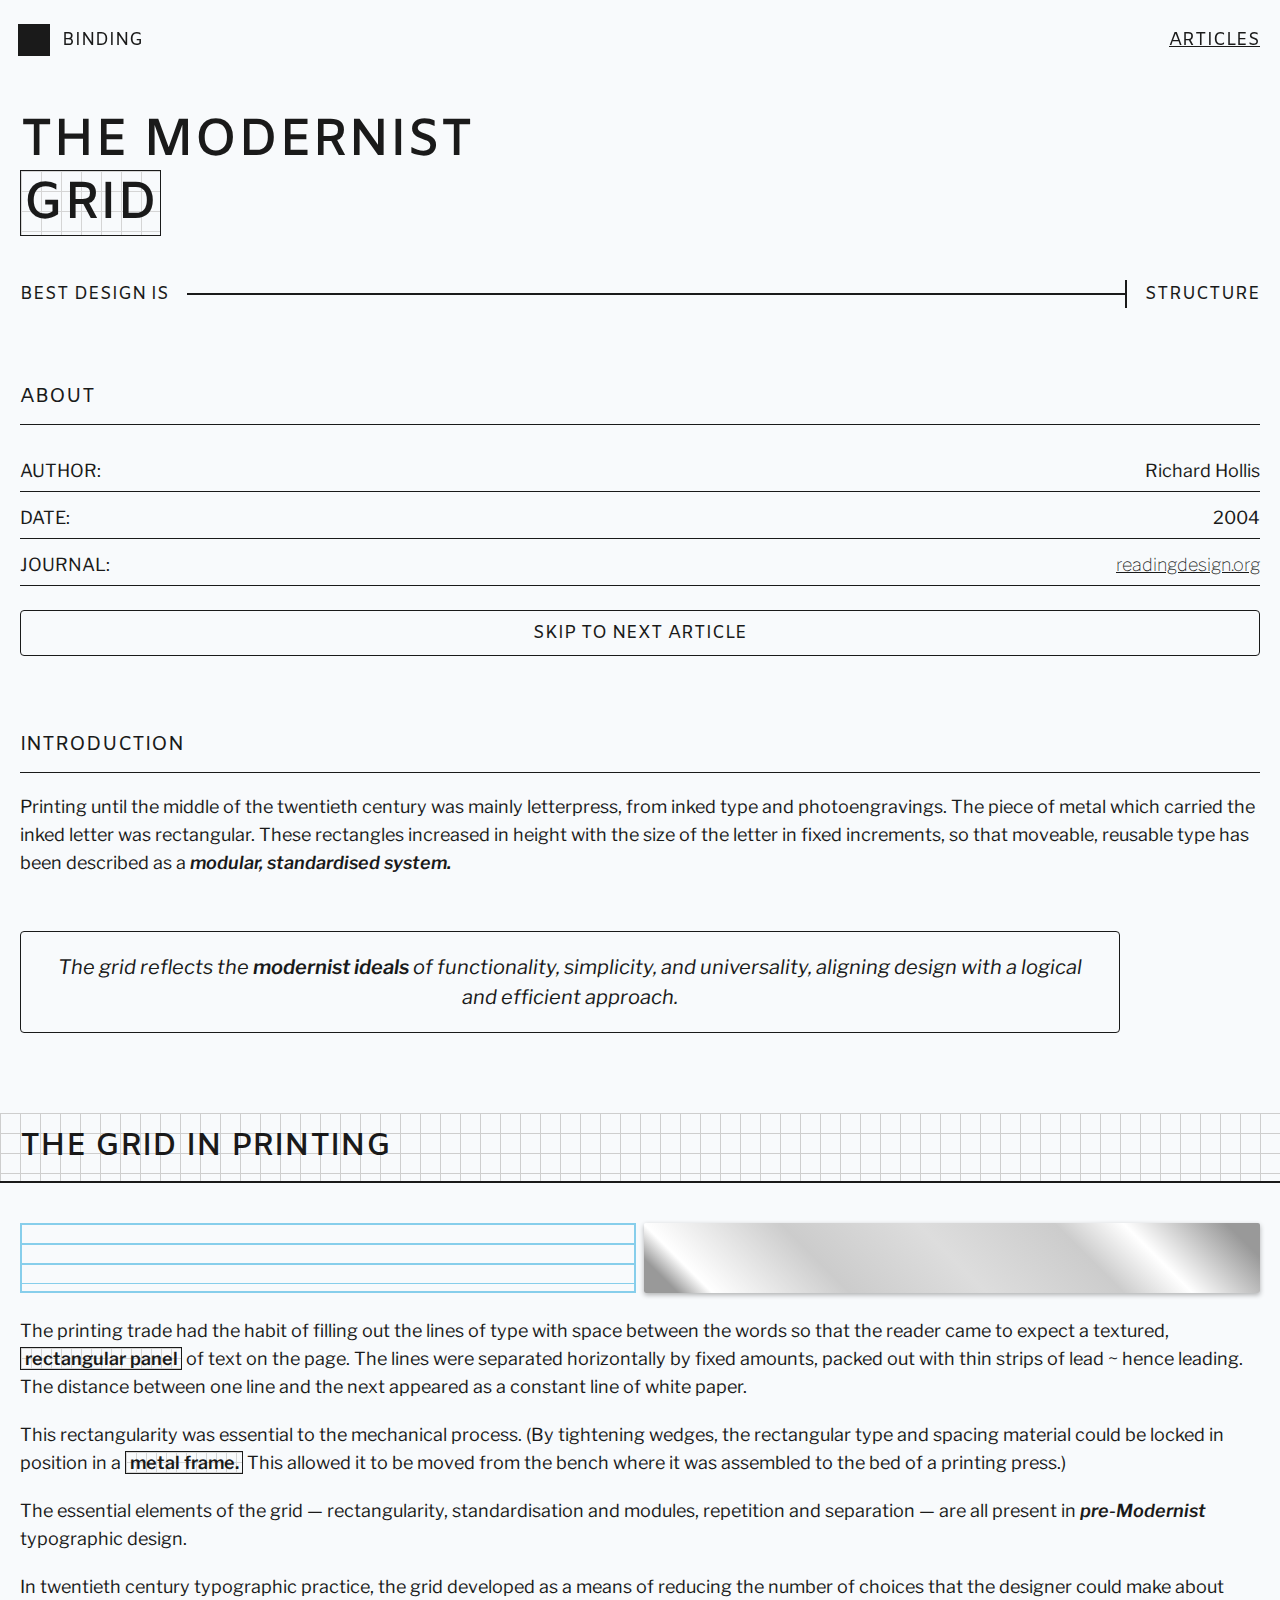
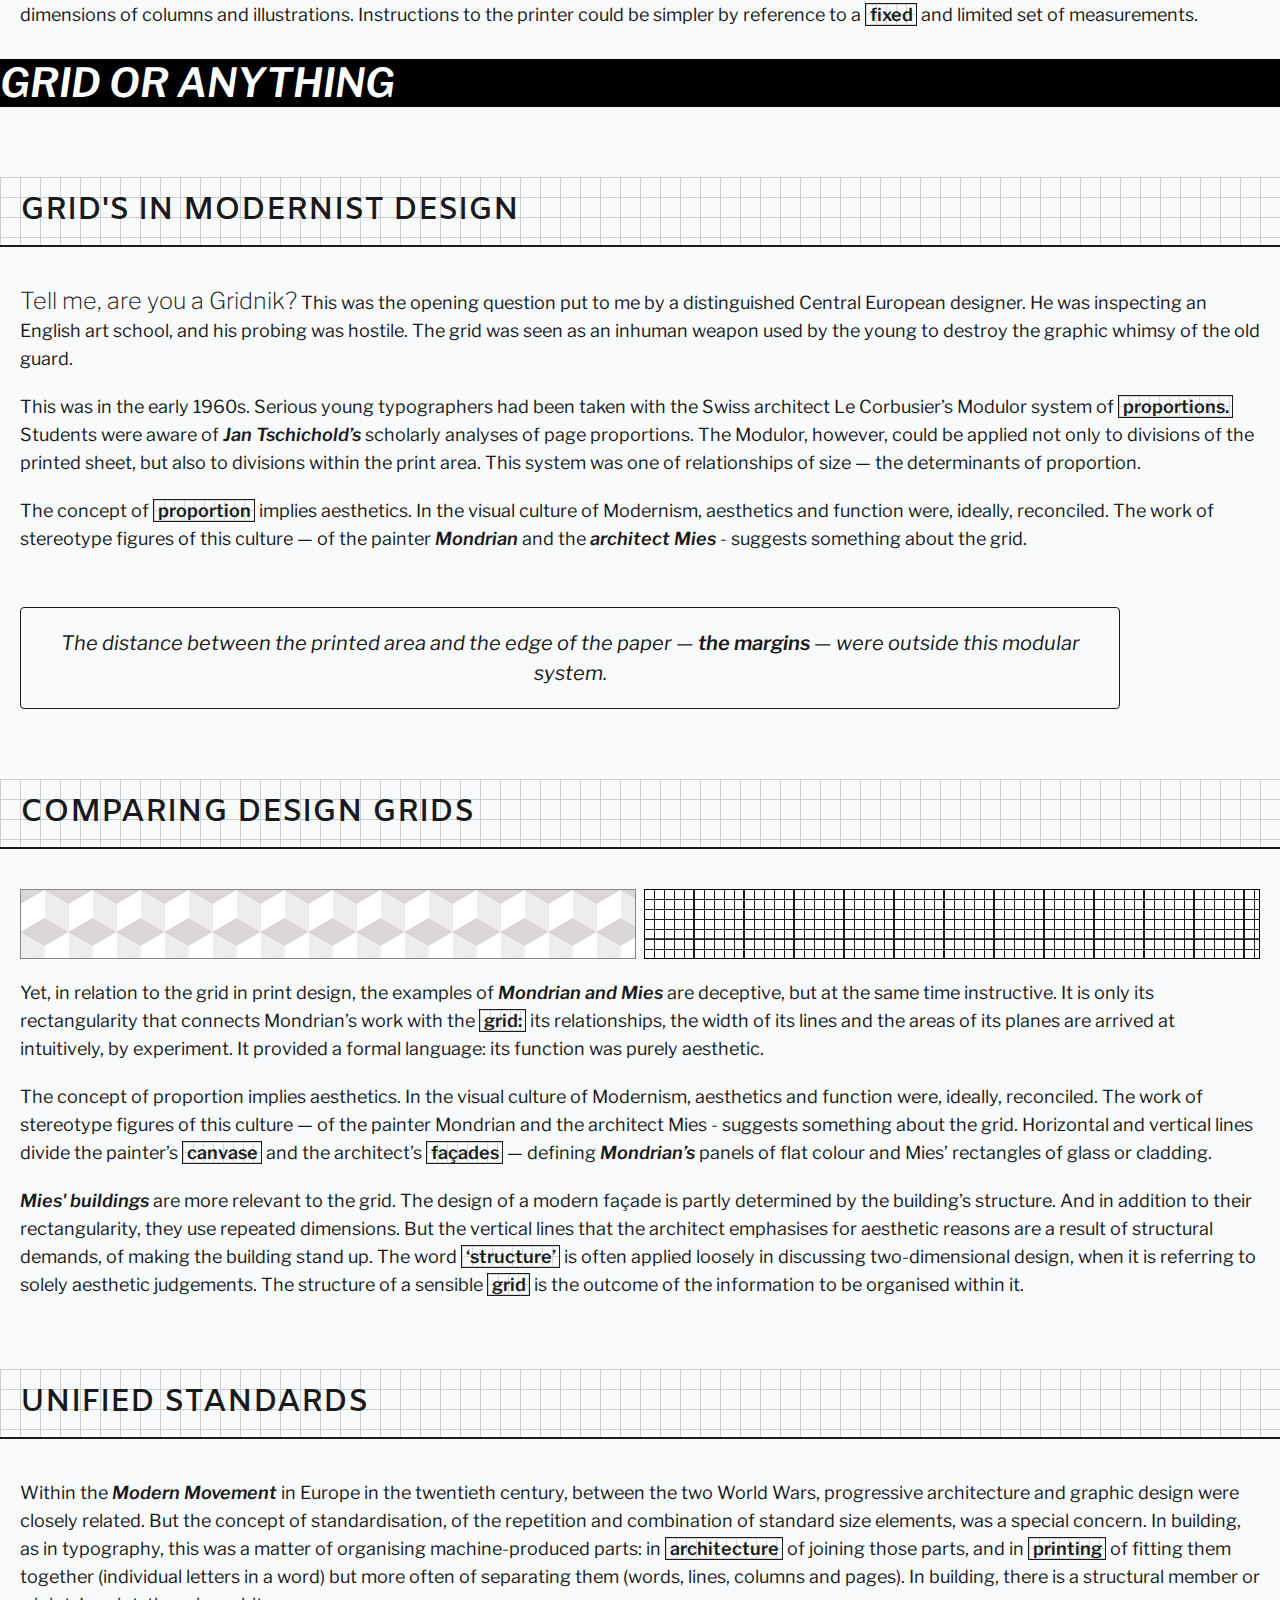
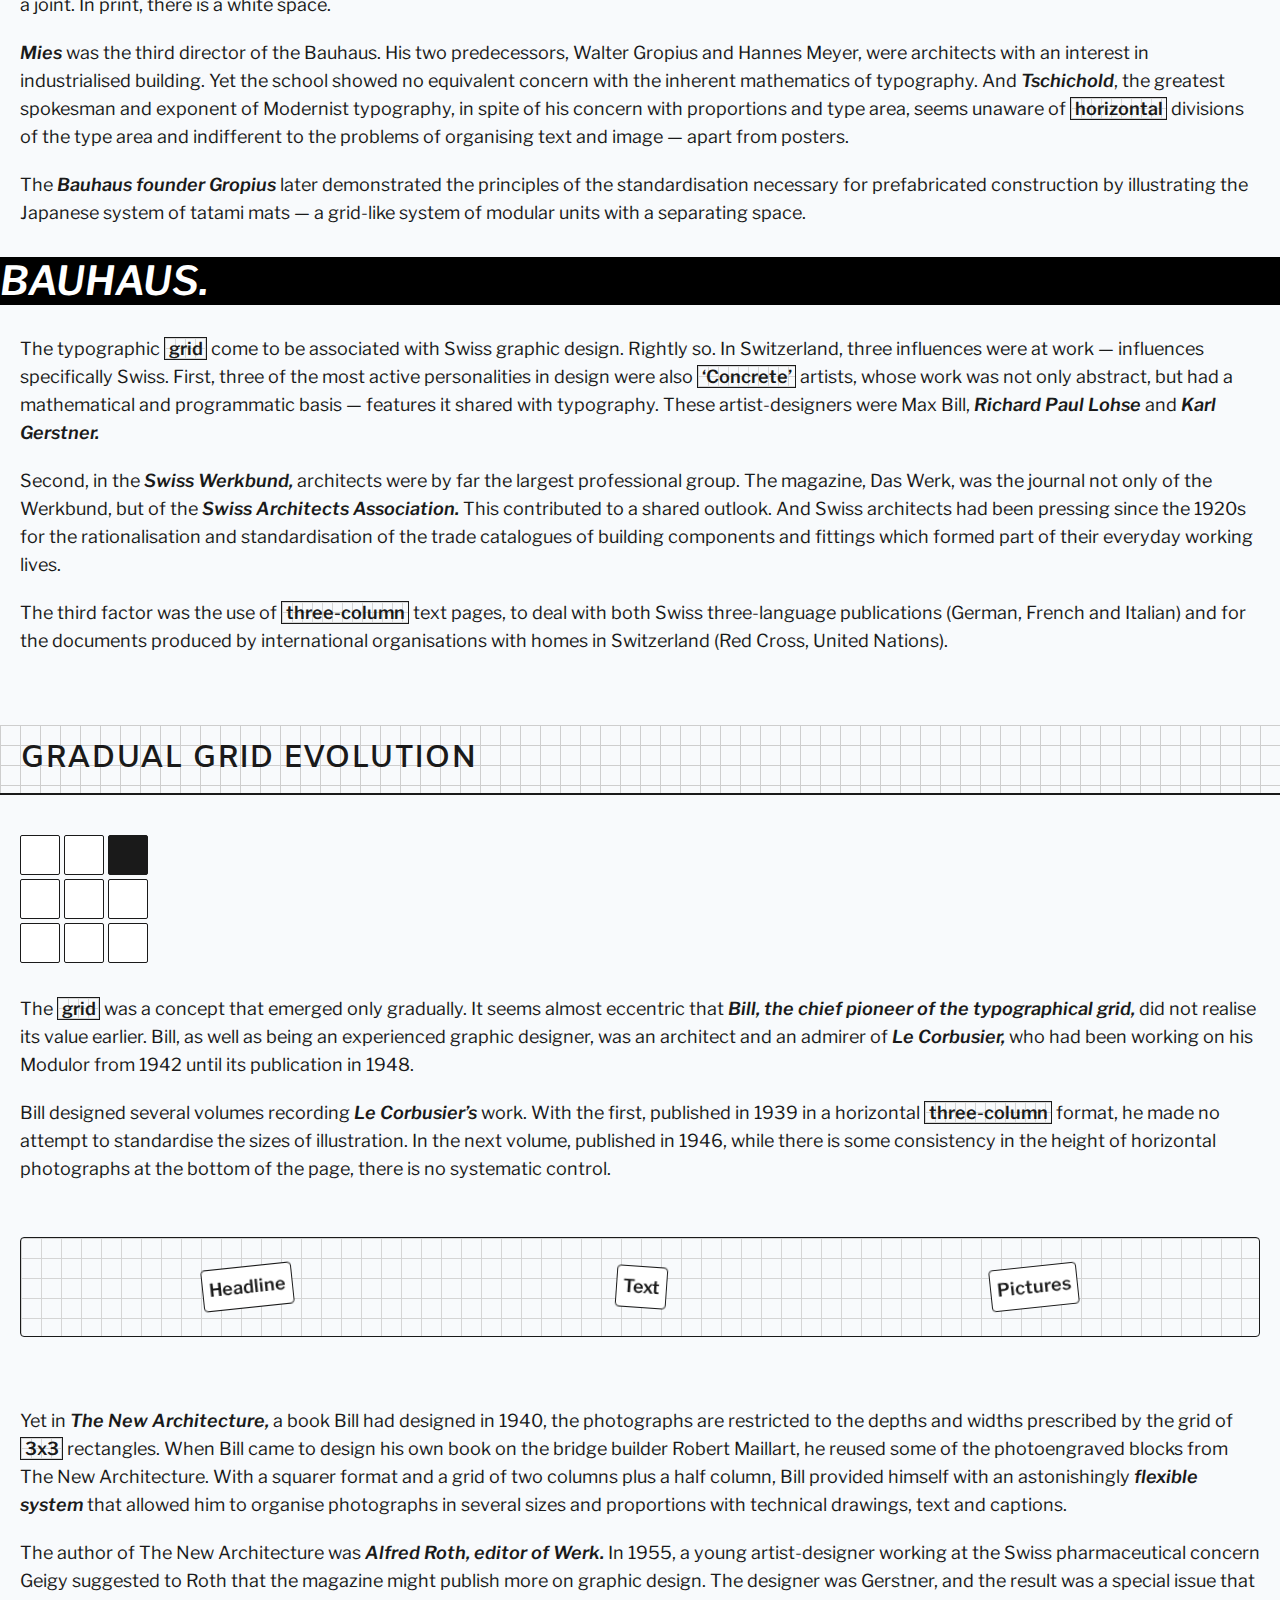
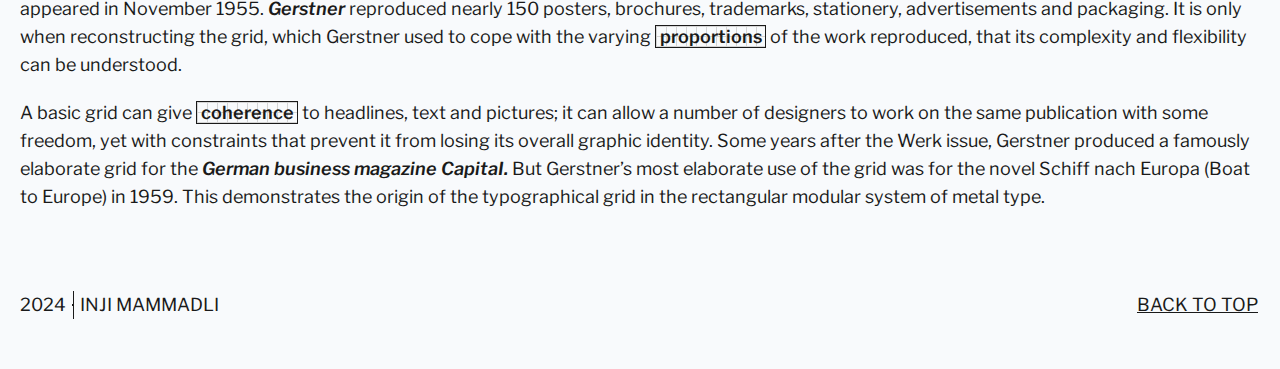
==== article-1/index.html @ 861d2a9b "edits to article -2 style" ====
<html>

<head>
	<title>Binding</title>
	<meta name="viewport" content="width=device-width, initial-scale=1" />

	<!-- css files -->
	<link href="../Assets/common.css" rel="stylesheet">
	<link href="../Assets/reset.css" rel="stylesheet">
	<link href="style.css" rel="stylesheet">

	<!-- fonts -->
	<link rel="preconnect" href="https://fonts.googleapis.com">
	<link rel="preconnect" href="https://fonts.gstatic.com" crossorigin>
	<link href="https://fonts.googleapis.com/css2?family=Amiko:wght@400;600;700&family=Libre+Franklin:ital,wght@0,100..900;1,100..900&display=swap" rel="stylesheet">
</head>

<body>

	<header>

		<nav>
			<a class="uppercase" href="../index.html">
				<span class="square-logo"></span>
				Binding
			</a>


			<label class="link-lg">
				<input type="checkbox" class="hidden">
				Articles
			</label>

			<ul>
				<li><a href="../article-1/index.html">Article 1</a>
				</li>
				<li><a href="../article-2/index.html">Article 2</a>
				</li>
				<li><a href="../article-3/index.html">Article 3</a>
				</li>
			</ul>

		</nav>

		<h1>The Modernist <span class="special-highlight">Grid</span></h1>

		<section class="uppercase author-name">
			<p>Best Design is</p>
			<div class="lines-together">
				<div class="line-horizontal"></div>
				<div class="line-vertical"></div>
			</div>
			<p>Structure</p>
		</section>

	</header>



	<article>

		<section class="two-column-style">

			<section class="about">
				<h2 class="h2-landing-sm uppercase">about</h2>
				<ul>
					<li>
						<span class="uppercase">Author:</span>
						<span>Richard Hollis</span>
					</li>
					<li>
						<span class="uppercase">Date:</span>
						<span>2004</span>
					</li>
					<li>
						<span class="uppercase">Journal:</span>
						<a href="www.readingdesign.org" class="link-sm">readingdesign.org</a>
					</li>

				</ul>

				<a href="../article-2/index.html" class="button-secondary uppercase">skip to next article</a>

			</section>

			<section class="introduction">
				<h2 class="h2-landing-sm uppercase">Introduction</h2>
				<p>
					Printing until the middle of the twentieth century was mainly letterpress, from inked type and photoengravings. The piece of metal which carried the inked letter was rectangular. These rectangles increased in height with the size of the letter in ﬁxed increments, so that moveable, reusable type has been described as a <span class="background-highlight">modular, standardised system.</span>
				</p>

				<blockquote class="block-quotes">
					The grid reflects the <span>modernist ideals</span> of functionality, simplicity, and universality, aligning design with a logical and efficient approach.
				</blockquote>

			</section>
		</section>




		<section class=" margin-top-sm">
			<h2 class="title-2 uppercase special-background">
				The Grid in Printing
			</h2>

			<section class="paragraph-column">
				<div class="div-1">
					<div></div>
					<div></div>

				</div>
				<section class=" padding-20  paragraph-section">
					<p>
						The printing trade had the habit of ﬁlling out the lines of type with space between the words so that the reader came to expect a textured, <span class="text-highlight"> rectangular panel</span> of text on the page. The lines were separated horizontally by ﬁxed amounts, packed out with thin strips of lead ~ hence leading. The distance between one line and the next appeared as a constant line of white paper.
					</p>

					<p>
						This rectangularity was essential to the mechanical process. (By tightening wedges, the rectangular type and spacing material could be locked in position in a <span class="text-highlight">metal frame.</span> This allowed it to be moved from the bench where it was assembled to the bed of a printing press.)
					</p>

					<p>
						The essential elements of the grid — rectangularity, standardisation and modules, repetition and separation — are all present in <span class="background-highlight">pre-Modernist</span> typographic design.
					</p>

					<p>
						In twentieth century typographic practice, the grid developed as a means of reducing the number of choices that the designer could make about dimensions of columns and illustrations. Instructions to the printer could be simpler by reference to a <span class="text-highlight">ﬁxed</span> and limited set of measurements.
					</p>
				</section>
			</section>

		</section>


		<div class="animated-banner"><em class="background-highlight uppercase ">Grid or anything</em></div>


		<section class="margin-top-md">
			<h2 class=" uppercase title-2 align-center special-background">
				Grid's in Modernist Design
			</h2>



			<section class="paragraph-center padding-20">
				<section class="    paragraph-section">
					<p>
						<quote>Tell me, are you a Gridnik?</quote> This was the opening question put to me by a distinguished Central European designer. He was inspecting an English art school, and his probing was hostile. The grid was seen as an inhuman weapon used by the young to destroy the graphic whimsy of the old guard.
					</p>

					<p>
						This was in the early 1960s. Serious young typographers had been taken with the Swiss architect Le Corbusier’s Modulor system of <span class="text-highlight">proportions.</span> Students were aware of <span class="background-highlight">Jan Tschichold’s</span> scholarly analyses of page proportions. The Modulor, however, could be applied not only to divisions of the printed sheet, but also to divisions within the print area. This system was one of relationships of size — the determinants of proportion.
					</p>

					<p>
						The concept of <span class="text-highlight">proportion</span> implies aesthetics. In the visual culture of Modernism, aesthetics and function were, ideally, reconciled. The work of stereotype ﬁgures of this culture — of the painter <span class="background-highlight">Mondrian</span> and the <span class="background-highlight">architect Mies</span> - suggests something about the grid.
					</p>


				</section>
			</section>



			<blockquote class="block-quotes margin-20">

				The distance between the printed area and the edge of the paper — <span>the margins</span> — were outside this modular system.

			</blockquote>

		</section>


		<section class=" margin-top-md">
			<h2 class="uppercase title-2 special-background ">
				Comparing Design Grids
			</h2>


			<section class="paragraph-column padding-20">

				<div class="div-2">
					<div></div>
					<div></div>
				</div>

				<section class="    paragraph-section ">

					<p>
						Yet, in relation to the grid in print design, the examples of <span class="background-highlight">Mondrian and Mies</span> are deceptive, but at the same time instructive. It is only its rectangularity that connects Mondrian’s work with the <span class="text-highlight">grid:</span> its relationships, the width of its lines and the areas of its planes are arrived at intuitively, by experiment. It provided a formal language: its function was purely aesthetic.
					</p>
					<p>
						The concept of proportion implies aesthetics. In the visual culture of Modernism, aesthetics and function were, ideally, reconciled. The work of stereotype ﬁgures of this culture — of the painter Mondrian and the architect Mies - suggests something about the grid. Horizontal and vertical lines divide the painter’s <span class="text-highlight">canvase</span> and the architect’s <span class="text-highlight">façades</span> — deﬁning <span class="background-highlight">Mondrian’s</span> panels of ﬂat colour and Mies’ rectangles of glass or cladding.

					</p>
					<p>
						<span class="background-highlight">Mies' buildings</span> are more relevant to the grid. The design of a modern façade is partly determined by the building’s structure. And in addition to their rectangularity, they use repeated dimensions. But the vertical lines that the architect emphasises for aesthetic reasons are a result of structural demands, of making the building stand up. The word <span class="text-highlight">‘structure’</span> is often applied loosely in discussing two-dimensional design, when it is referring to solely aesthetic judgements. The structure of a sensible <span class="text-highlight">grid</span> is the outcome of the information to be organised within it.
					</p>
				</section>

			</section>
		</section>





		<section class="margin-top-md">
			<h2 class="uppercase title-2 align-center special-background">
				Unified Standards
			</h2>


			<section class="paragraph-center padding-20 ">



				<section class="paragraph-section">
					<p>
						Within the <span class="background-highlight">Modern Movement</span> in Europe in the twentieth century, between the two World Wars, progressive architecture and graphic design were closely related. But the concept of standardisation, of the repetition and combination of standard size elements, was a special concern. In building, as in typography, this was a matter of organising machine-produced parts: in <span class="text-highlight">architecture</span> of joining those parts, and in <span class="text-highlight">printing</span> of ﬁtting them together (individual letters in a word) but more often of separating them (words, lines, columns and pages). In building, there is a structural member or a joint. In print, there is a white space.
					</p>

					<p>
						<span class="background-highlight">Mies</span> was the third director of the Bauhaus. His two predecessors, Walter Gropius and Hannes Meyer, were architects with an interest in industrialised building. Yet the school showed no equivalent concern with the inherent mathematics of typography. And <span class="background-highlight">Tschichold</span>, the greatest spokesman and exponent of Modernist typography, in spite of his concern with proportions and type area, seems unaware of <span class="text-highlight">horizontal</span> divisions of the type area and indifferent to the problems of organising text and image — apart from posters.
					</p>

					<p>
						The <span class="background-highlight">Bauhaus founder Gropius</span> later demonstrated the principles of the standardisation necessary for prefabricated construction by illustrating the Japanese system of tatami mats — a grid-like system of modular units with a separating space.
					</p>
				</section>

			</section>


		</section>

		<div class="animated-banner"><em class="background-highlight uppercase ">Bauhaus.</em></div>

		<section class="paragraph-center ">

			<section class="    paragraph-section padding-20 ">

				<p>
					The typographic <span class="text-highlight">grid</span> come to be associated with Swiss graphic design. Rightly so. In Switzerland, three inﬂuences were at work — inﬂuences speciﬁcally Swiss. First, three of the most active personalities in design were also <span class="text-highlight">‘Concrete’</span> artists, whose work was not only abstract, but had a mathematical and programmatic basis — features it shared with typography. These artist-designers were Max Bill, <span class="background-highlight">Richard Paul Lohse</span> and <span class="background-highlight">Karl Gerstner.</span>
				</p>

				<p>
					Second, in the <span class="background-highlight">Swiss Werkbund,</span> architects were by far the largest professional group. The magazine, Das Werk, was the journal not only of the Werkbund, but of the <span class="background-highlight">Swiss Architects Association.</span> This contributed to a shared outlook. And Swiss architects had been pressing since the 1920s for the rationalisation and standardisation of the trade catalogues of building components and ﬁttings which formed part of their everyday working lives.
				</p>

				<p>
					The third factor was the use of <span class="text-highlight">three-column</span> text pages, to deal with both Swiss three-language publications (German, French and Italian) and for the documents produced by international organisations with homes in Switzerland (Red Cross, United Nations).
				</p>

			</section>
		</section>




		<section class="margin-top-md">

			<h2 class="uppercase title-2 special-background">
				Gradual Grid Evolution
			</h2>



			<section class="paragraph-column padding-20 ">
				
				<div class="grid-container">
					<div class="grid-item"></div>
					<div class="grid-item"></div>
					<div class="grid-item highlighted"></div>
					<div class="grid-item"></div>
					<div class="grid-item"></div>
					<div class="grid-item"></div>
					<div class="grid-item"></div>
					<div class="grid-item"></div>
					<div class="grid-item"></div>
				  </div>

				<section class="     paragraph-section ">


					<p>
						The <span class="text-highlight">grid</span> was a concept that emerged only gradually. It seems almost eccentric that <span class="background-highlight">Bill, the chief pioneer of the typographical grid,</span> did not realise its value earlier. Bill, as well as being an experienced graphic designer, was an architect and an admirer of <span class="background-highlight">Le Corbusier,</span> who had been working on his Modulor from 1942 until its publication in 1948.
					</p>

					<p>
						Bill designed several volumes recording <span class="background-highlight">Le Corbusier’s</span> work. With the ﬁrst, published in 1939 in a horizontal <span class="text-highlight">three-column</span> format, he made no attempt to standardise the sizes of illustration. In the next volume, published in 1946, while there is some consistency in the height of horizontal photographs at the bottom of the page, there is no systematic control.
					</p>

				</section>
			</section>



			<blockquote class="floating-quotes">
				<p>Headline</p>
				<p>Text</p>
				<p>Pictures</p>
			</blockquote>

			<section class="paragraph-center padding-20 ">
			

				<section class="     paragraph-section">

					<p> Yet in <span class="background-highlight">The New Architecture,</span> a book Bill had designed in 1940, the photographs are restricted to the depths and widths prescribed by the grid of <span class="text-highlight">3x3</span> rectangles. When Bill came to design his own book on the bridge builder Robert Maillart, he reused some of the photoengraved blocks from The New Architecture. With a squarer format and a grid of two columns plus a half column, Bill provided himself with an astonishingly <span class="background-highlight">ﬂexible system </span>that allowed him to organise photographs in several sizes and proportions with technical drawings, text and captions.
					</p>


					<p>
						The author of The New Architecture was <span class="background-highlight">Alfred Roth, editor of Werk.</span> In 1955, a young artist-designer working at the Swiss pharmaceutical concern Geigy suggested to Roth that the magazine might publish more on graphic design. The designer was Gerstner, and the result was a special issue that appeared in November 1955. <span class="background-highlight">Gerstner</span> reproduced nearly 150 posters, brochures, trademarks, stationery, advertisements and packaging. It is only when reconstructing the grid, which Gerstner used to cope with the varying <span class="text-highlight">proportions</span> of the work reproduced, that its complexity and ﬂexibility can be understood.

					</p>


					<p>
						A basic grid can give <span class="text-highlight">coherence</span> to headlines, text and pictures; it can allow a number of designers to work on the same publication with some freedom, yet with constraints that prevent it from losing its overall graphic identity. Some years after the Werk issue, Gerstner produced a famously elaborate grid for the <span class="background-highlight">German business magazine CapitaI.</span> But Gerstner’s most elaborate use of the grid was for the novel Schiff nach Europa (Boat to Europe) in 1959. This demonstrates the origin of the typographical grid in the rectangular modular system of metal type.

					</p>
				</section>

			</section>
		</section>



	</article>

	<footer class="padding-20">

		<section>
			<time>2024</time>
			<div class="lines-together">
				<div class="line-horizontal"></div>
				<div class="line-vertical"></div>
			</div>
			<span class="uppercase">Inji Mammadli</span>
		</section>

		<a class="link-lg">Back to top</a>
	</footer>


</body>

</html>
---- Assets/common.css ----
:root {
	--black: #1A1A1A;
	--bg: #f8fafc;
	--dec-font: "Amiko", serif;
	--highlight: #222222;
	--white: #ffffff;
	--highlight-sm: #000BA0;

	font-size: 18px;
	line-height: 28px;

	background-color: var(--bg);
	color: var(--black);

	font-family: "Libre Franklin", sans-serif;

}

article {
	&p{
	text-wrap: pretty;
	}
}

h1,
h2,
h3 {
	font-family: var(--dec-font);
}

h1 {
	font-size: 52px;
	line-height: 56px;
	font-family: var(--dec-font);

	padding-inline: 20px;
	width: fit-content;
	text-transform: uppercase;

	vertical-align: middle;
	font-weight: 600;

	margin-bottom: 44px;
	margin-top: 34px;
}

nav {

	padding-inline: 20px;

	position: relative;
	z-index: 2;
	display: flex;
	justify-content: space-between;
	align-items: center;
	padding: 1rem;

	font-family: var(--dec-font);

	&>:nth-child(1) {

		display: flex;
		justify-content: flex-start;
		gap: 12px;
		align-items: center;

	}
}


nav:has(input:checked) ul {
	top: 100%;
}


footer {
	margin-top: 80px;
	padding-inline: 20px;
	margin-bottom: 50px;
	display: flex;
	justify-content: space-between;

	&>section {
		display: flex;
		justify-content: space-between;
		width: fit-content;
		gap: 6px;
		text-wrap: nowrap;
	}
}

/* mobile only */

.padding-20 {
	padding-inline: 20px;
}


/* paddings and margins */

.paragraph-section {
	p {
		margin-top: 20px;
	}
}
.margin-top-sm{
	margin-top: 6px;
}
.margin-top-md {
	margin-top: 70px;
}

.margin-20{
	margin-inline: 20px;
}

/* decorative elements, interactions */

.square-logo {
	display: block;
	width: 32px;
	height: 32px;

	background-color: var(--black);
}



.hidden {
	display: none;
}


.background-highlight {
	font-weight: 600;
	font-style: italic;
}

.animated-banner {

	font-size: 40px;

	background-color: black;
	padding-block: 10px;

	margin-bottom: 30px;

	width: 100%;
	overflow: hidden;

	em {
		text-wrap: nowrap;
		color: white;
		display: block;
		animation: moveText 6s linear infinite;
	}
}


@keyframes moveText {
	0% {
		transform: translateX(100%);
	}

	100% {
		transform: translateX(-100%);
	}
}



/* lines */

.line-horizontal {
	width: 100%;
	height: 2px;
	background-color: var(--black);
}

.line-vertical {
	background-color: var(--black);
	width: 2px;
	height: 100%;
}

.lines-together {
	width: 100%;
	display: flex;
	align-items: center;
}

/* add lines-together class here from previous github push */


.link-lg {
	text-decoration: underline;
	text-transform: uppercase;
	padding-inline: 2px;

	&:hover {
		background-color: var(--black);
		color: var(--bg);
	}
}



/* font styles */

.uppercase {
	text-transform: uppercase;
}

.underline {
	text-decoration: underline;
}

.bold {
	font-weight: 600;
}

.caption {
	font-weight: 600;
	font-style: italic;
}



/* specific tags */

.h2-landing-sm {

	border-bottom: 1px solid var(--black);
	padding-bottom: 12px;
	margin-bottom: 20px;

	font-size: 20px;
	line-height: 30px;
}

.author-name {
	display: flex;
	justify-content: space-between;
	align-self: flex-start;
	gap: 1rem;
	width: 100%;
	text-wrap: nowrap;
	font-family: var(--dec-font);

	padding-inline: 20px;

	&>p{
		width: fit-content;
	}
}

quote {
	
	font-weight: 200;
	font-size: 1.3rem;

}





.title-2 {

	margin-bottom: 40px;
	
	font-size: 32px;
	line-height: 44px;

	background: var(--bg);

	padding-block: 12px;
	padding-inline: 20px;
	border-bottom: solid 2px var(--black);
	

	font-weight: 600;


	position: sticky;
	top: 0;
}

.link-sm {
	text-decoration: underline;
	font-weight: 100;

	&:hover {

		color: blue;
	}

}

.button-secondary {

	font-family: var(--dec-font);
	border: solid 1px var(--black);
	border-radius: 4px;

	background-color: var(--bg);

	padding-block: 8px;

	text-align: center;


	&:hover {

		color: white;
		background-color: var(--black);
	}


}



/* containers, table-of content */





.about {

	margin-top: 74px;

	padding-inline: 20px;

	display: flex;
	flex-direction: column;

	& li {
		border-bottom: solid 1px var(--black);
		padding-bottom: 6px;
		padding-top: 12px;

		display: flex;
		justify-content: space-between;

	}

	&>ul {
		display: flex;
		flex-direction: column;

		margin-bottom: 24px;
	}

}

.introduction {

	margin-top: 54px;

	padding: 20px;
}


/* paragraph alignment */

.paragraph-column {
	margin-top: 20px;
	margin-bottom: 30px;
}

.paragraph-center {
	margin-top: 20px;
	margin-bottom: 30px;
}


@media (max-width: 1512px) {
	nav {
		--height: 80px;
		height: var(--height);

		& ul {
			padding-inline: 20px;
			background-color: var(--bg);
			position: absolute;
			left: 0;
			width: 100vw;
			transition: top 0.3s ease-in-out;
			top: calc(-100vh + var(--height));
			height: calc(100vh - var(--height));

			text-align: center;
			text-decoration: underline;

			& li {
				padding-block: 20px;
				border-bottom: 1px solid var(--black);
			}
		}
	}
}



@media (min-width: 1512px) {

	/* paragraph alignment */

	.align-center {
		text-align: center;
	}

	.paragraph-column {
		display: flex;
		flex-direction: row;


		margin-top: 40px;
		margin-bottom: 150px;

		&>section {

			width: 60%;
			margin-left: auto;

		}
	}

	.paragraph-center {
		margin-top: 80px;
		margin-bottom: 150px;

		&>section {

			width: 60%;
			margin: auto;

		}
	}


	/* web only */

	.margin-20{
		margin-inline: 0px;
	}

	.margin-top-sm{
		margin-top: 130px;
	}

	.two-column-style {
		display: flex;
		justify-content: space-between;
		width: 100%;
		gap: 70px;

		margin-top: 130px;

	}



	nav .link-lg {
		display: none;
	}

	nav ul {
		display: flex;
		align-items: center;
		gap: 24px;

		& a {
			cursor: pointer;
			text-decoration: underline;

			&:hover {
				background-color: var(--black);
				color: var(--white);
			}
		}
	}



	/* padding and margins */

	footer{
		margin-top: 120px;
		margin-bottom: 50px;
	}

	h1 {

		padding: 0px;

		margin-top: 130px;
		margin-bottom: 62px;

	}

	.padding-20 {
		padding: 0px;
	}

	.margin-top-md {
		margin-top: 170px;
	}


	/* paragraph width */

	.paragraph-section {
		p {
			margin-top: 32px;
		}
	}

	.p-size-xs {
		max-width: 630px;
	}

	.p-size-m {
		max-width: 840px;
	}
	

	body {
		max-width: 1300px;
		margin-inline: auto;
	}



	.about {
		width: 30%;
		padding: 0px;
		margin: 0px;

		& li {
			padding-bottom: 5px;
			padding-top: 0px;

		}

		&>ul {
			gap: 24px;

			margin-bottom: 37px;
		}

	}

	.introduction {
		width: 60%;
		margin: 0px;
		padding: 0px;
	}

	.author-name {

		width: 50%;

	}


	/* titles, text sizes */

	h1 {
		font-size: 100px;
		line-height: 116px;
	}

	.title-2 {
		font-size: 70px;
		line-height: 80px;
		font-weight: 600;
		padding-block: 24px;

	}



	:root {
		font-size: 22px;
		line-height: 40px;
	}

	.h2-landing-sm {

		border-bottom: 1px solid var(--black);
		padding-bottom: 18px;

		font-size: 32px;
		line-height: 43px;

		margin-bottom: 56px;

	}

	.button-secondary {

		width: 100%;
		font-size: 18px;
		line-height: 24px;


	}




	/* decorative */

	.animated-banner {

		font-size: 100px;
		line-height: 80px;
		
	
		margin-bottom: 130px;
	
		width: 100%;
		overflow: hidden;
	
	}
	
}
---- article-1/style.css ----
:root {
	--grid-bg: #D5D5D5;
	--title2-bg: #CECECE;
	--highlight-sm: #000BA0;

}







/* decorative elements */

.div-1 {
	margin-inline: 20px;
	display: flex;
	flex-direction: row;
	justify-content: space-between;

	margin-bottom: 24px;


	gap: 8px;

	&>:nth-child(2) {
		width: 50%;
		height: 70px;


		border: none;
		outline: none;
		color: #000;
		background: linear-gradient(45deg,
				#999 5%,
				#fff 10%,
				#ccc 30%,
				#ddd 50%,
				#ccc 70%,
				#fff 80%,
				#999 95%);

		border-radius: 2px;
		box-shadow: 0 2px 5px rgba(0, 0, 0, 0.3);

		transition: all 0.2s ease-in-out;

	}

	&>:nth-child(1) {
		width: 50%;
		height: 70px;

		border: 2px solid skyblue;
		background-image: repeating-linear-gradient(transparent 0, transparent 1em, skyblue 0, skyblue 1.1em);

	}

}



.div-2 {

	font-weight: 600;

	margin-top: 24px;


	display: flex;
	flex-direction: row;
	gap: 8px;



	&>:nth-child(2) {

		border: 1px solid black;

		width: 50%;

		height: 70px;

		background-color: var(--white);

		background-image: linear-gradient(var(--black), transparent 2px), linear-gradient(90deg, var(--black) 2px, transparent 2px), linear-gradient(var(--black) 1px, transparent 1px), linear-gradient(90deg, var(--black) 1px, var(--white) 1px);
		background-size: 50px 50px, 50px 50px, 10px 10px, 10px 10px;
		background-position: -2px -2px, -2px -2px, -1px -1px, -1px -1px;
	}

	&>:nth-child(1) {

		border: 1px solid rgb(133, 133, 133);

		width: 50%;
		height: 70px;

		background-color: #ffffff;

		background-image: linear-gradient(30deg, #dbd7d7 12%, transparent 12.5%, transparent 87%, #dbd7d7 87.5%, #dbd7d7), linear-gradient(150deg, #dbd7d7 12%, transparent 12.5%, transparent 87%, #dbd7d7 87.5%, #dbd7d7), linear-gradient(30deg, #dbd7d7 12%, transparent 12.5%, transparent 87%, #dbd7d7 87.5%, #dbd7d7), linear-gradient(150deg, #dbd7d7 12%, transparent 12.5%, transparent 87%, #dbd7d7 87.5%, #dbd7d7), linear-gradient(60deg, #dbd7d777 25%, transparent 25.5%, transparent 75%, #dbd7d777 75%, #dbd7d777), linear-gradient(60deg, #dbd7d777 25%, transparent 25.5%, transparent 75%, #dbd7d777 75%, #dbd7d777);
		background-size: 48px 84px;
		background-position: 0 0, 0 0, 24px 42px, 24px 42px, 0 0, 24px 42px;
	}

}



.grid-container {
	
	margin-bottom: 32px;

	display: grid;
	grid-template-columns: repeat(3, 40px);
	grid-gap: 4px;

}

.grid-item {

	background-color: var(--white);
	border: solid 1px var(--black);
	border-radius: 2px;
	height: 40px;

}

.grid-item.highlighted {
	background-color: var(--black);
}

/* quotes */

.floating-quotes {

	display: flex;
	justify-content: space-around;


	border: 1px solid var(--black);
	border-radius: 4px;



	margin-top: 54px;
	margin-bottom: 70px;
	margin-inline: 20px;
	padding-inline: 20px;
	padding-block: 28px;

	background-size: 20px 20px;
	background-image:
		linear-gradient(to right, var(--grid-bg) 1px, transparent 1px),
		linear-gradient(to bottom, var(--grid-bg) 1px, transparent 1px);

	&>p {
		padding: 6px;
		background-color: var(--white);
		border: solid 1px var(--black);
		border-radius: 4px;

		font-weight: 600;
	}

	&>:nth-child(1) {
		transform: rotate(-6deg);
	}

	&>:nth-child(2) {
		transform: rotate(4deg);
	}

	&>:nth-child(3) {
		transform: rotate(-6deg);
	}

}


.block-quotes {

	width: fit-content;
	max-width: 1100px;
	text-align: center;


	padding-inline: 20px;
	padding-block: 20px;

	font-size: 20px;
	line-height: 30px;


	font-style: italic;

	margin-block: 54px;

	border: 1px solid var(--black);
	border-radius: 4px;

	&>span {
		font-style: italic;
		font-weight: 600;
	}

}

/* highlights */

.text-highlight {
	text-wrap: nowrap;
	border: 1px solid var(--black);
	font-weight: 600;
	padding: 0.02rem 0.20rem;
	background-size: 10px 10px;
	background-image:
		linear-gradient(to right, var(--grid-bg) 1px, transparent 1px),
		linear-gradient(to bottom, var(--grid-bg) 1px, transparent 1px);
}


.special-highlight {

	display: block;
	padding-inline: 2px;
	padding-bottom: 2px;
	padding-top: 6px;
	border: solid 1px var(--black);
	width: fit-content;


	background-size: 20px 20px;
	background-image:
		linear-gradient(to right, var(--grid-bg) 1px, transparent 1px),
		linear-gradient(to bottom, var(--grid-bg) 1px, transparent 1px);

}

.special-background {
	background-size: 20px 20px;
	background-image:
		linear-gradient(to right, var(--title2-bg) 1px, transparent 1px),
		linear-gradient(to bottom, var(--title2-bg) 1px, transparent 1px);
}







@media (min-width: 1512px) {

	/* div decorations */

	.div-1 {
		display: flex;
		flex-direction: row;
		justify-content: space-between;

		margin-top: 24px;


		gap: 30px;

		&>:nth-child(2) {
			width: 200px;
			height: 70%;
		}

		&>:nth-child(1) {
			width: 200px;
			height: 70%;
		}
	}


	.div-2 {

		flex-direction: column;
		margin-top: 24px;
		width: 30%;
		margin-inline: 0px;
		gap:24px;

		&>:nth-child(2) {
		

			height: 30%;
			width: 100%;

		}

		&>:nth-child(1) {

			width: 100%;

			height: 30%;
	
		}

	}



	.grid-container {
		margin:auto;
		width: 30%;

		display: grid;
		grid-template-columns: repeat(3, 100px);
		grid-gap: 8px;

	}

	.grid-item {

		height: 100px;

	}






	.special-highlight {
		display: inline;
		width: fit-content;
		padding-inline: 14px;

		background-size: 40px 40px;
		background-image:
			linear-gradient(to right, rgb(170, 170, 170) 1px, transparent 1px),
			linear-gradient(to bottom, rgb(162, 162, 162) 1px, transparent 1px);


	}

	.text-highlight {
		border: 2px solid var(--black);
	}

	.block-quotes {
		margin-inline: auto;
		font-size: 26px;
		line-height: 40px;

		padding: 44px;
		margin-block: 75px;
	}

	.floating-quotes {

		margin-bottom: 130px;

		justify-content: center;
		gap: 2rem;
		font-size: 32px;
		line-height: 50px;
		padding-block: 60px;


		&>p {
			padding-inline: 24px;
		}
	}
}
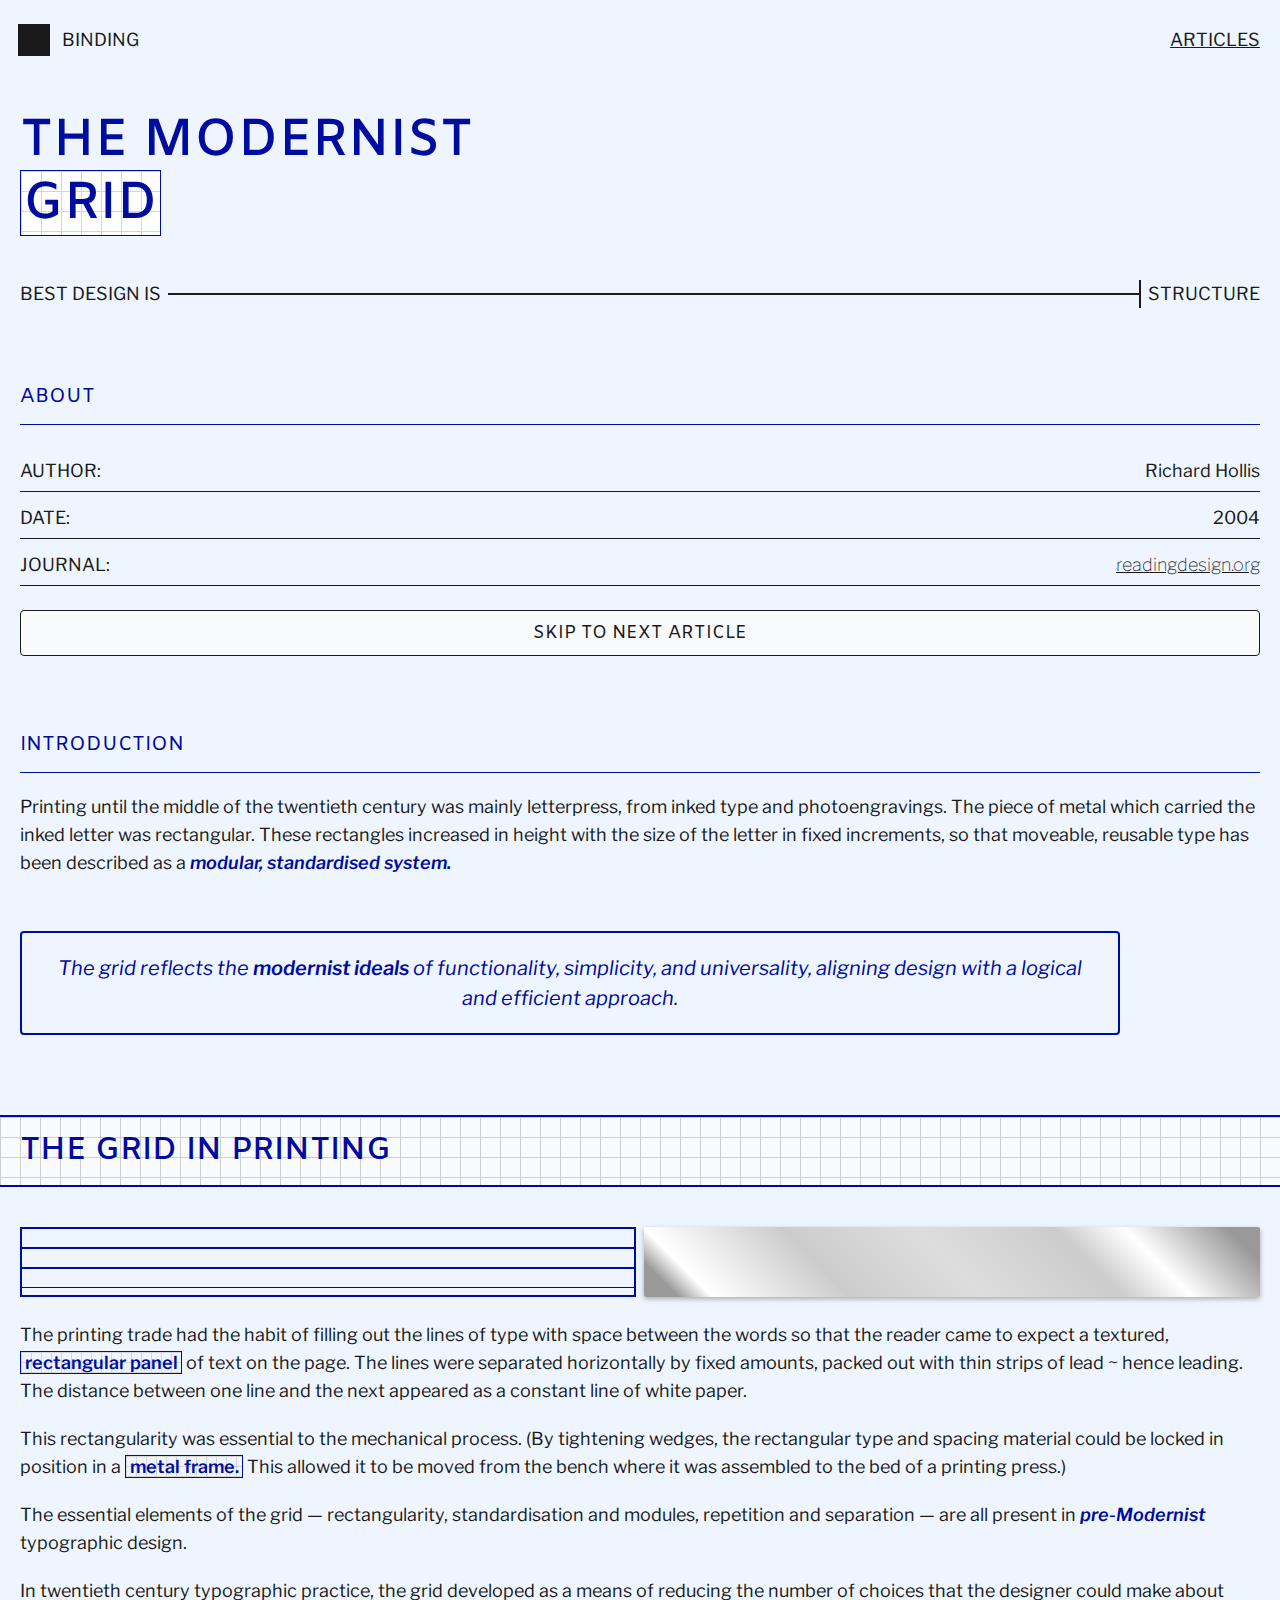
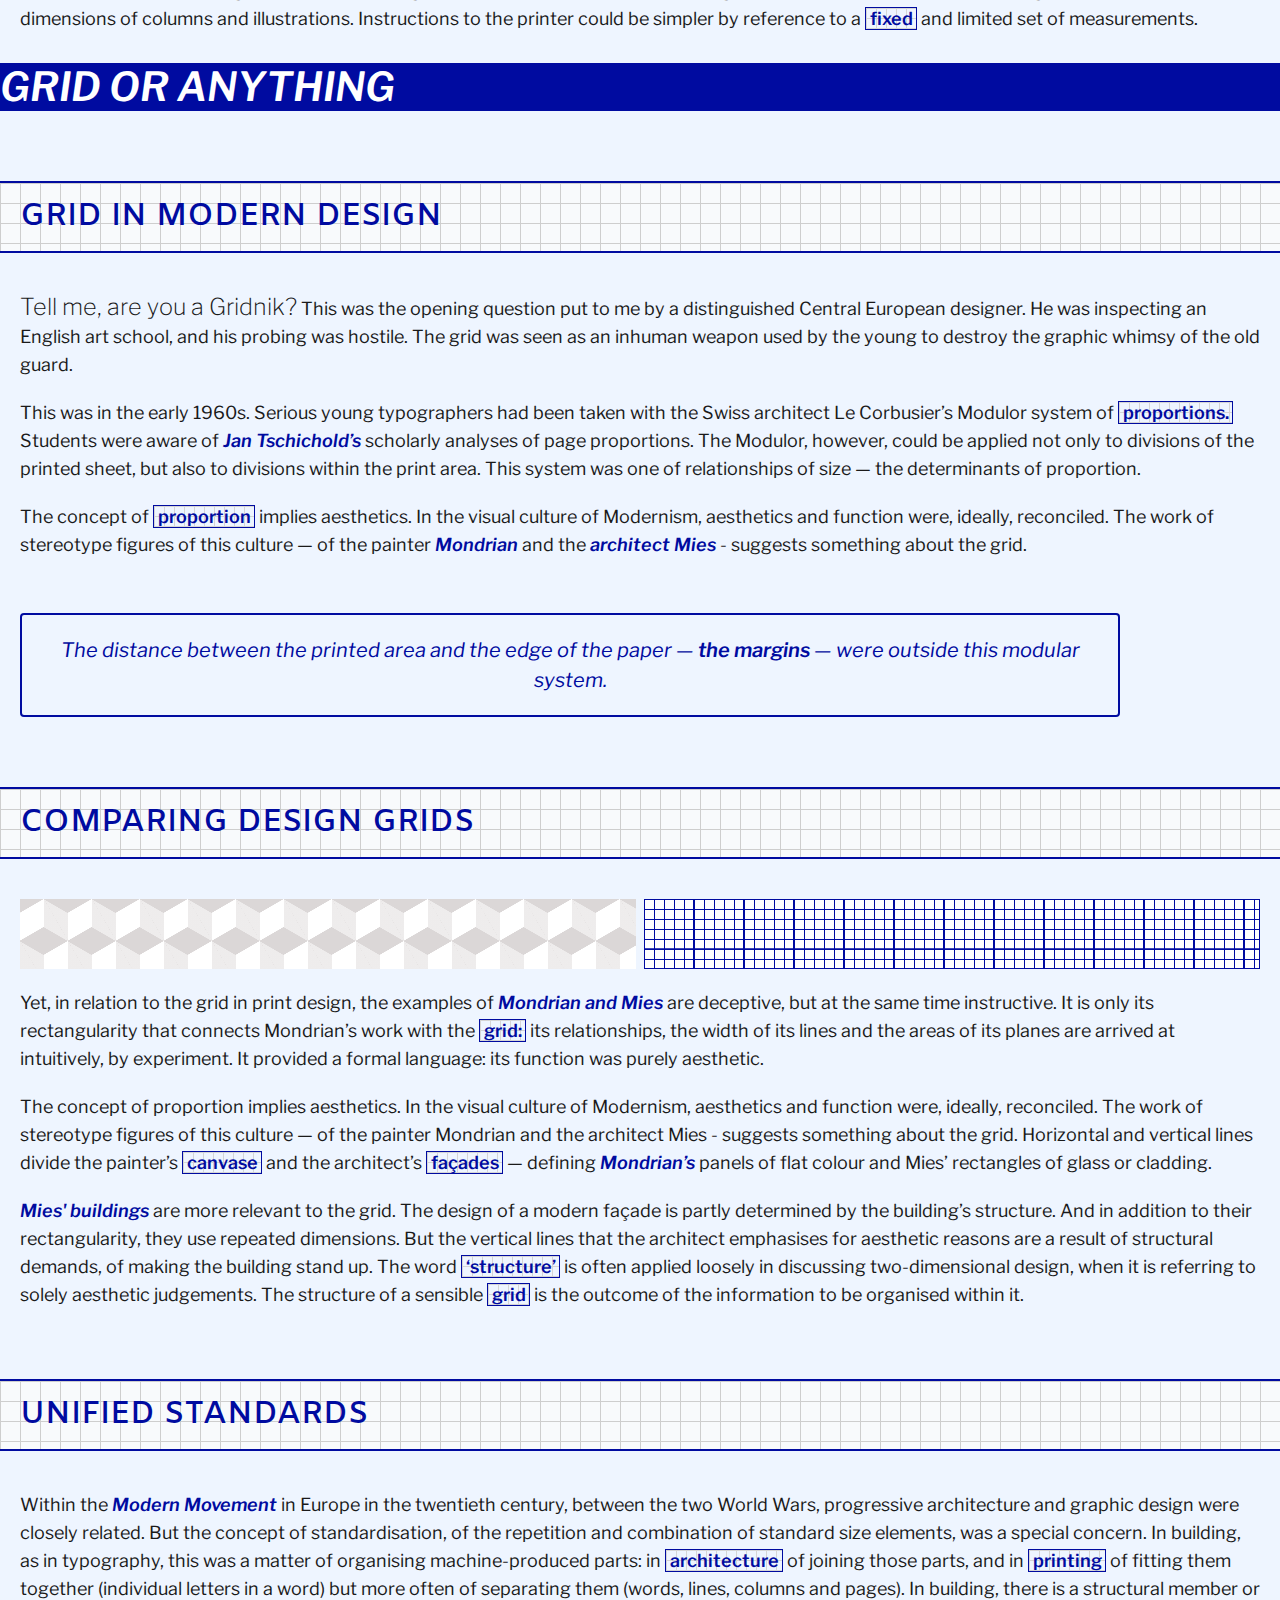
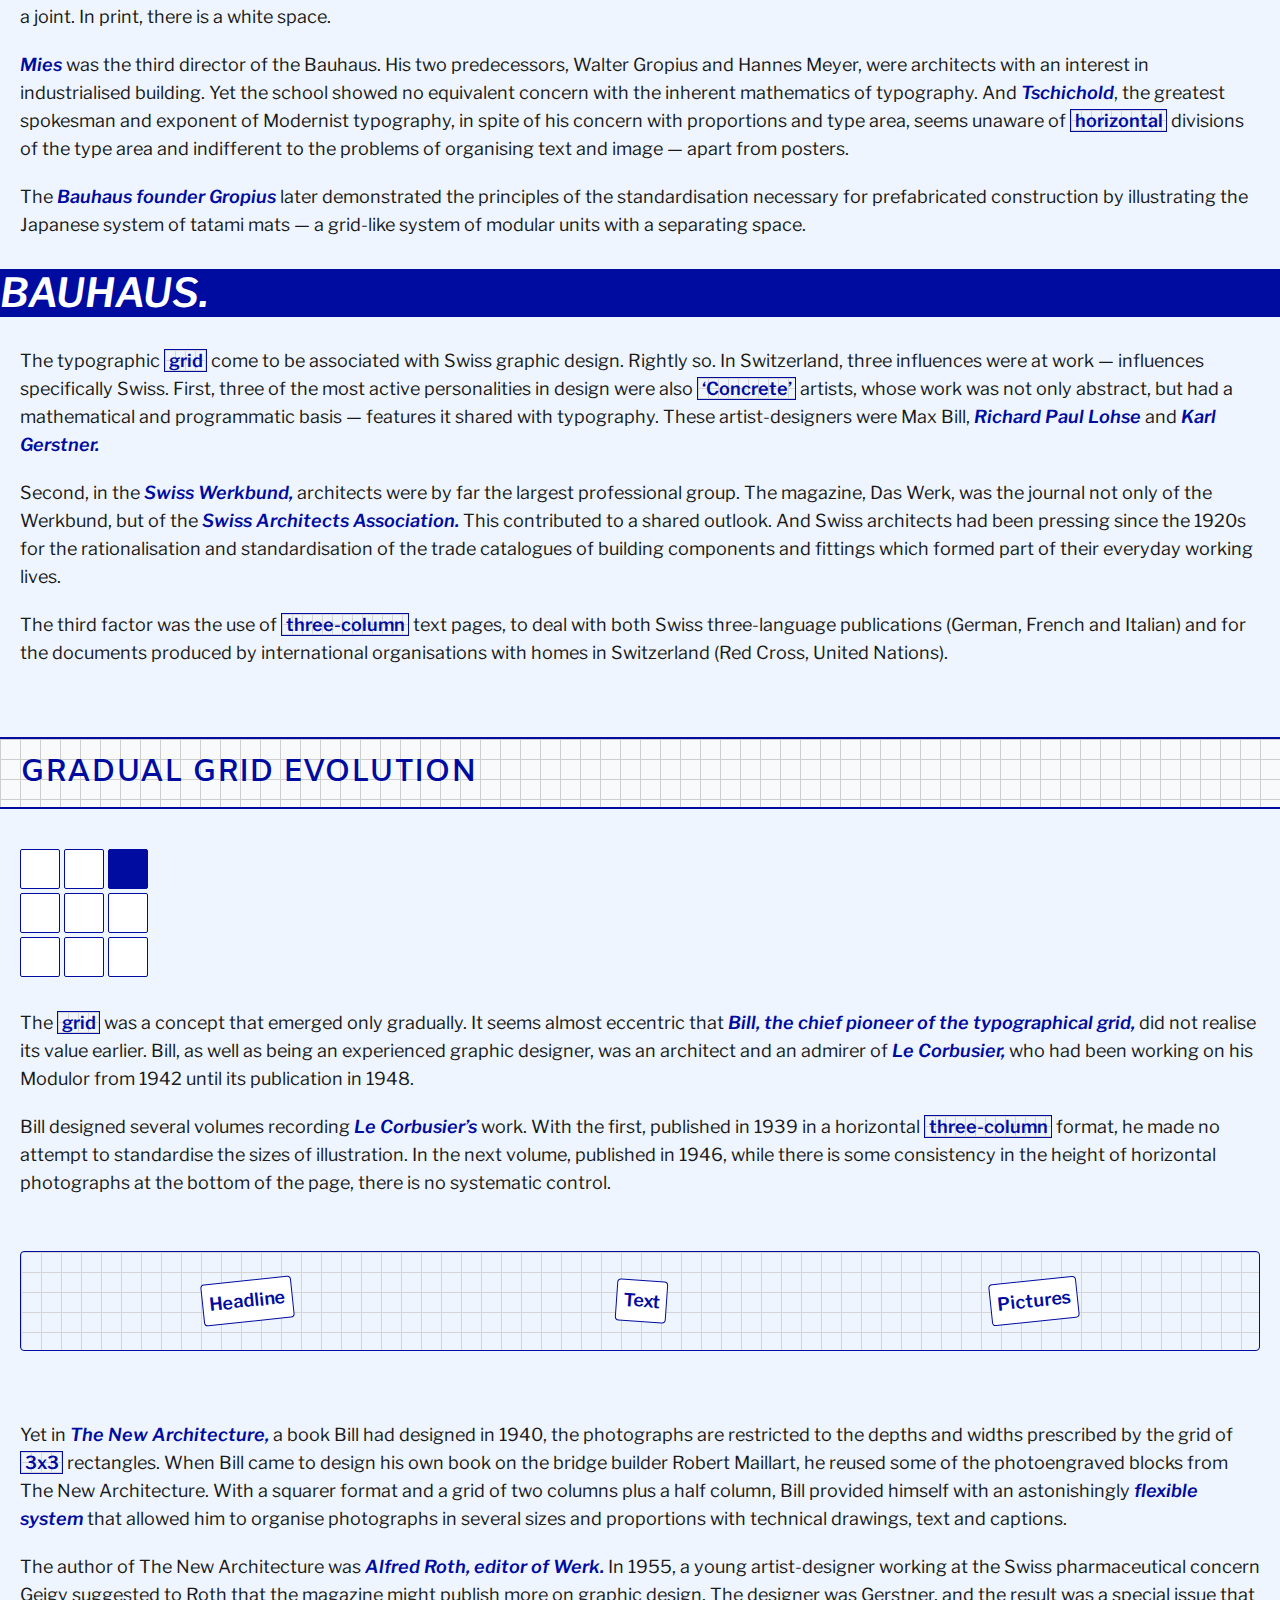
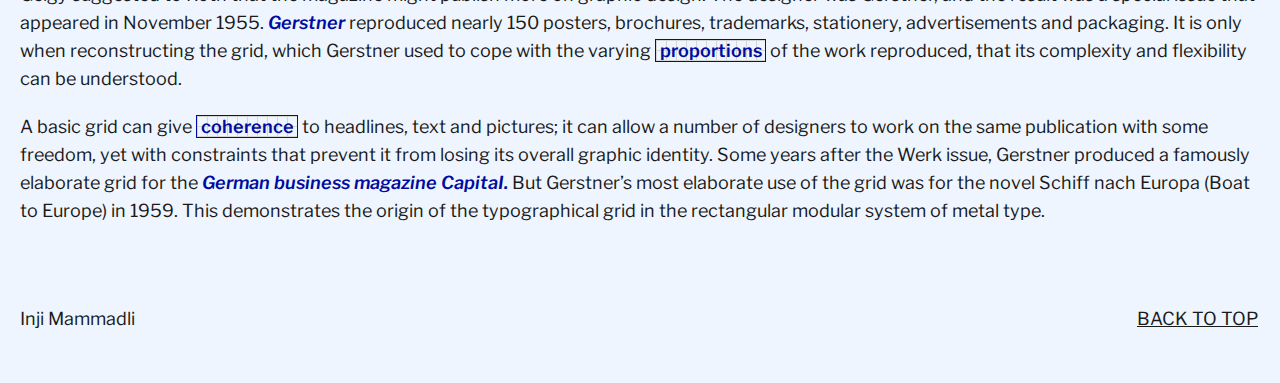
==== commit 6eddad2c: "Article-1 colors" ====
--- a/article-1/index.html
+++ b/article-1/index.html
@@ -42,9 +42,9 @@
 
 		</nav>
 
-		<h1>The Modernist <span class="special-highlight">Grid</span></h1>
-
-		<section class="uppercase author-name">
+		<h1>The Modernist <span class="special-highlight background-color-white">Grid</span></h1>
+
+		<section class="uppercase author-name padding-20">
 			<p>Best Design is</p>
 			<div class="lines-together">
 				<div class="line-horizontal"></div>
@@ -137,7 +137,7 @@
 
 		<section class="margin-top-md">
 			<h2 class=" uppercase title-2 align-center special-background">
-				Grid's in Modernist Design
+				Grid in Modern Design
 			</h2>
 
 
@@ -331,16 +331,9 @@
 	</article>
 
 	<footer class="padding-20">
-
-		<section>
-			<time>2024</time>
-			<div class="lines-together">
-				<div class="line-horizontal"></div>
-				<div class="line-vertical"></div>
-			</div>
-			<span class="uppercase">Inji Mammadli</span>
-		</section>
-
+	
+			<p>Inji Mammadli</p>
+		
 		<a class="link-lg">Back to top</a>
 	</footer>
 
--- a/Assets/common.css
+++ b/Assets/common.css
@@ -55,7 +55,6 @@
 	align-items: center;
 	padding: 1rem;
 
-	font-family: var(--dec-font);
 
 	&>:nth-child(1) {
 
@@ -242,12 +241,12 @@
 	display: flex;
 	justify-content: space-between;
 	align-self: flex-start;
-	gap: 1rem;
+	gap: 0.4rem;
 	width: 100%;
 	text-wrap: nowrap;
-	font-family: var(--dec-font);
-
-	padding-inline: 20px;
+	
+	
+
 
 	&>p{
 		width: fit-content;
@@ -266,7 +265,7 @@
 
 
 .title-2 {
-
+	z-index: 2;
 	margin-bottom: 40px;
 	
 	font-size: 32px;
@@ -468,6 +467,7 @@
 	}
 
 	nav ul {
+		
 		display: flex;
 		align-items: center;
 		gap: 24px;
@@ -475,13 +475,17 @@
 		& a {
 			cursor: pointer;
 			text-decoration: underline;
+			padding: 0.2rem;
 
 			&:hover {
 				background-color: var(--black);
 				color: var(--white);
+				
 			}
 		}
 	}
+
+	
 
 
 
@@ -490,6 +494,10 @@
 	footer{
 		margin-top: 120px;
 		margin-bottom: 50px;
+	}
+
+	nav{
+		padding-inline: 0px;
 	}
 
 	h1 {
@@ -560,9 +568,7 @@
 	}
 
 	.author-name {
-
 		width: 50%;
-
 	}
 
 
@@ -590,7 +596,7 @@
 
 	.h2-landing-sm {
 
-		border-bottom: 1px solid var(--black);
+		border-bottom: 2px solid var(--black);
 		padding-bottom: 18px;
 
 		font-size: 32px;
--- a/article-1/style.css
+++ b/article-1/style.css
@@ -2,14 +2,33 @@
 	--grid-bg: #D5D5D5;
 	--title2-bg: #CECECE;
 	--highlight-sm: #000BA0;
-
-}
-
-
-
-
-
-
+	--main-color-1:#000BA0;
+	background-color: #EEF5FF;
+}
+
+
+
+h1{
+	color: var(--main-color-1);
+}
+
+.h2-landing-sm{
+	color: var(--main-color-1);
+	border-color: var(--main-color-1);
+}
+
+.animated-banner{
+	background-color: var(--main-color-1);
+}
+
+.title-2{
+	border-block: 2px solid var(--main-color-1);
+	color: var(--main-color-1);
+}
+
+.background-highlight{
+	color: var(--main-color-1);
+}
 
 /* decorative elements */
 
@@ -52,8 +71,8 @@
 		width: 50%;
 		height: 70px;
 
-		border: 2px solid skyblue;
-		background-image: repeating-linear-gradient(transparent 0, transparent 1em, skyblue 0, skyblue 1.1em);
+		border: 2px solid var(--main-color-1);
+		background-image: repeating-linear-gradient(transparent 0, transparent 1em, var(--main-color-1) 0, var(--main-color-1) 1.1em);
 
 	}
 
@@ -76,7 +95,7 @@
 
 	&>:nth-child(2) {
 
-		border: 1px solid black;
+		border: 1px solid var(--main-color-1);
 
 		width: 50%;
 
@@ -84,14 +103,14 @@
 
 		background-color: var(--white);
 
-		background-image: linear-gradient(var(--black), transparent 2px), linear-gradient(90deg, var(--black) 2px, transparent 2px), linear-gradient(var(--black) 1px, transparent 1px), linear-gradient(90deg, var(--black) 1px, var(--white) 1px);
+		background-image: linear-gradient(var(--main-color-1), transparent 2px), linear-gradient(90deg, var(--main-color-1) 2px, transparent 2px), linear-gradient(var(--main-color-1) 1px, transparent 1px), linear-gradient(90deg, var(--main-color-1) 1px, var(--white) 1px);
 		background-size: 50px 50px, 50px 50px, 10px 10px, 10px 10px;
 		background-position: -2px -2px, -2px -2px, -1px -1px, -1px -1px;
 	}
 
 	&>:nth-child(1) {
 
-		border: 1px solid rgb(133, 133, 133);
+		
 
 		width: 50%;
 		height: 70px;
@@ -120,14 +139,14 @@
 .grid-item {
 
 	background-color: var(--white);
-	border: solid 1px var(--black);
+	border: solid 1px var(--main-color-1);
 	border-radius: 2px;
 	height: 40px;
 
 }
 
 .grid-item.highlighted {
-	background-color: var(--black);
+	background-color: var(--main-color-1);
 }
 
 /* quotes */
@@ -137,11 +156,8 @@
 	display: flex;
 	justify-content: space-around;
 
-
-	border: 1px solid var(--black);
+	border: 1px solid var(--main-color-1);
 	border-radius: 4px;
-
-
 
 	margin-top: 54px;
 	margin-bottom: 70px;
@@ -157,8 +173,9 @@
 	&>p {
 		padding: 6px;
 		background-color: var(--white);
-		border: solid 1px var(--black);
+		border: solid 1px var(--main-color-1);
 		border-radius: 4px;
+		color: var(--main-color-1);
 
 		font-weight: 600;
 	}
@@ -196,7 +213,8 @@
 
 	margin-block: 54px;
 
-	border: 1px solid var(--black);
+	border: 2px solid var(--main-color-1);
+	color: var(--main-color-1);
 	border-radius: 4px;
 
 	&>span {
@@ -210,7 +228,8 @@
 
 .text-highlight {
 	text-wrap: nowrap;
-	border: 1px solid var(--black);
+	color: var(--main-color-1);
+	border: 1px solid var(--main-color-1);
 	font-weight: 600;
 	padding: 0.02rem 0.20rem;
 	background-size: 10px 10px;
@@ -226,8 +245,9 @@
 	padding-inline: 2px;
 	padding-bottom: 2px;
 	padding-top: 6px;
-	border: solid 1px var(--black);
+	border: solid 1px var(--main-color-1);
 	width: fit-content;
+	color: var(--main-color-1);
 
 
 	background-size: 20px 20px;
@@ -244,6 +264,9 @@
 		linear-gradient(to bottom, var(--title2-bg) 1px, transparent 1px);
 }
 
+.background-color-white{
+	background-color: var(--white);
+}
 
 
 
@@ -251,6 +274,10 @@
 
 
 @media (min-width: 1512px) {
+
+	.title-2{
+		border: 2px solid var(--main-color-1);
+	}
 
 	/* div decorations */
 
@@ -339,7 +366,7 @@
 	}
 
 	.text-highlight {
-		border: 2px solid var(--black);
+		border: 2px solid var(--main-color-1);
 	}
 
 	.block-quotes {
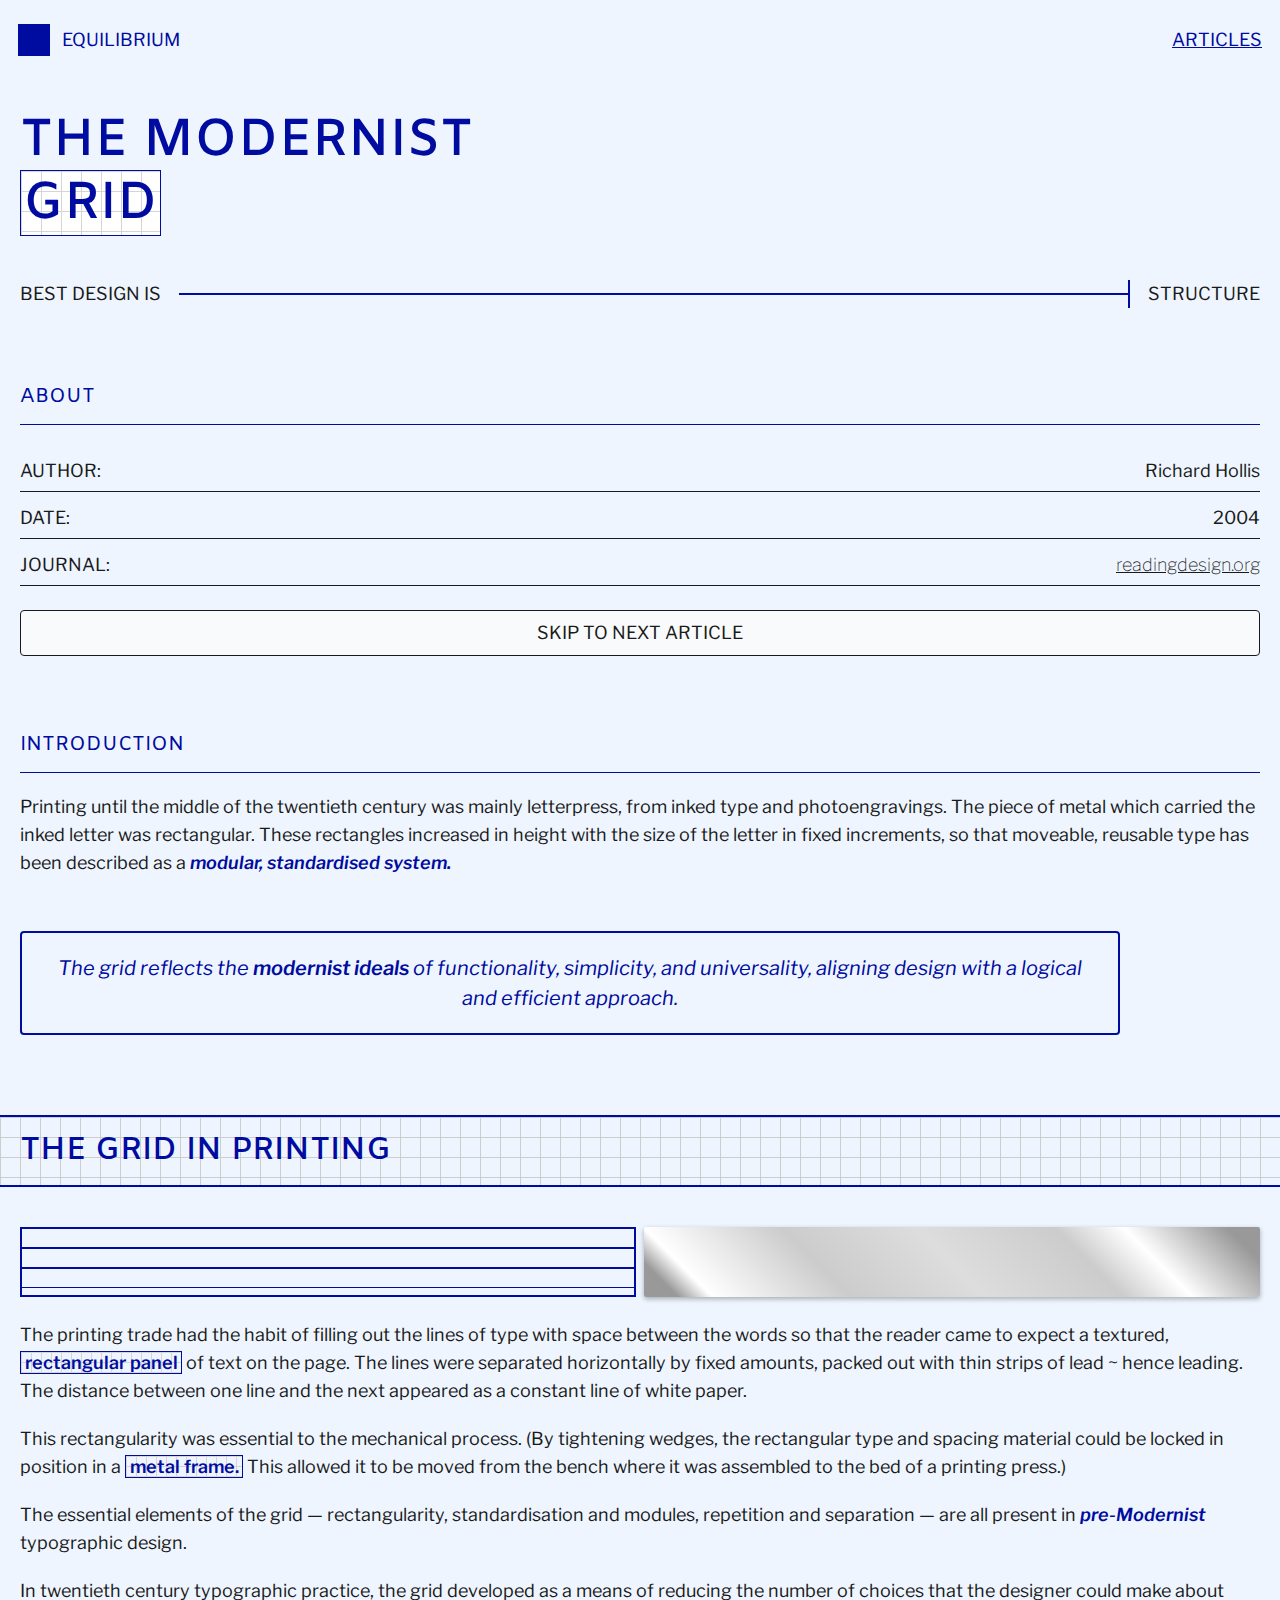
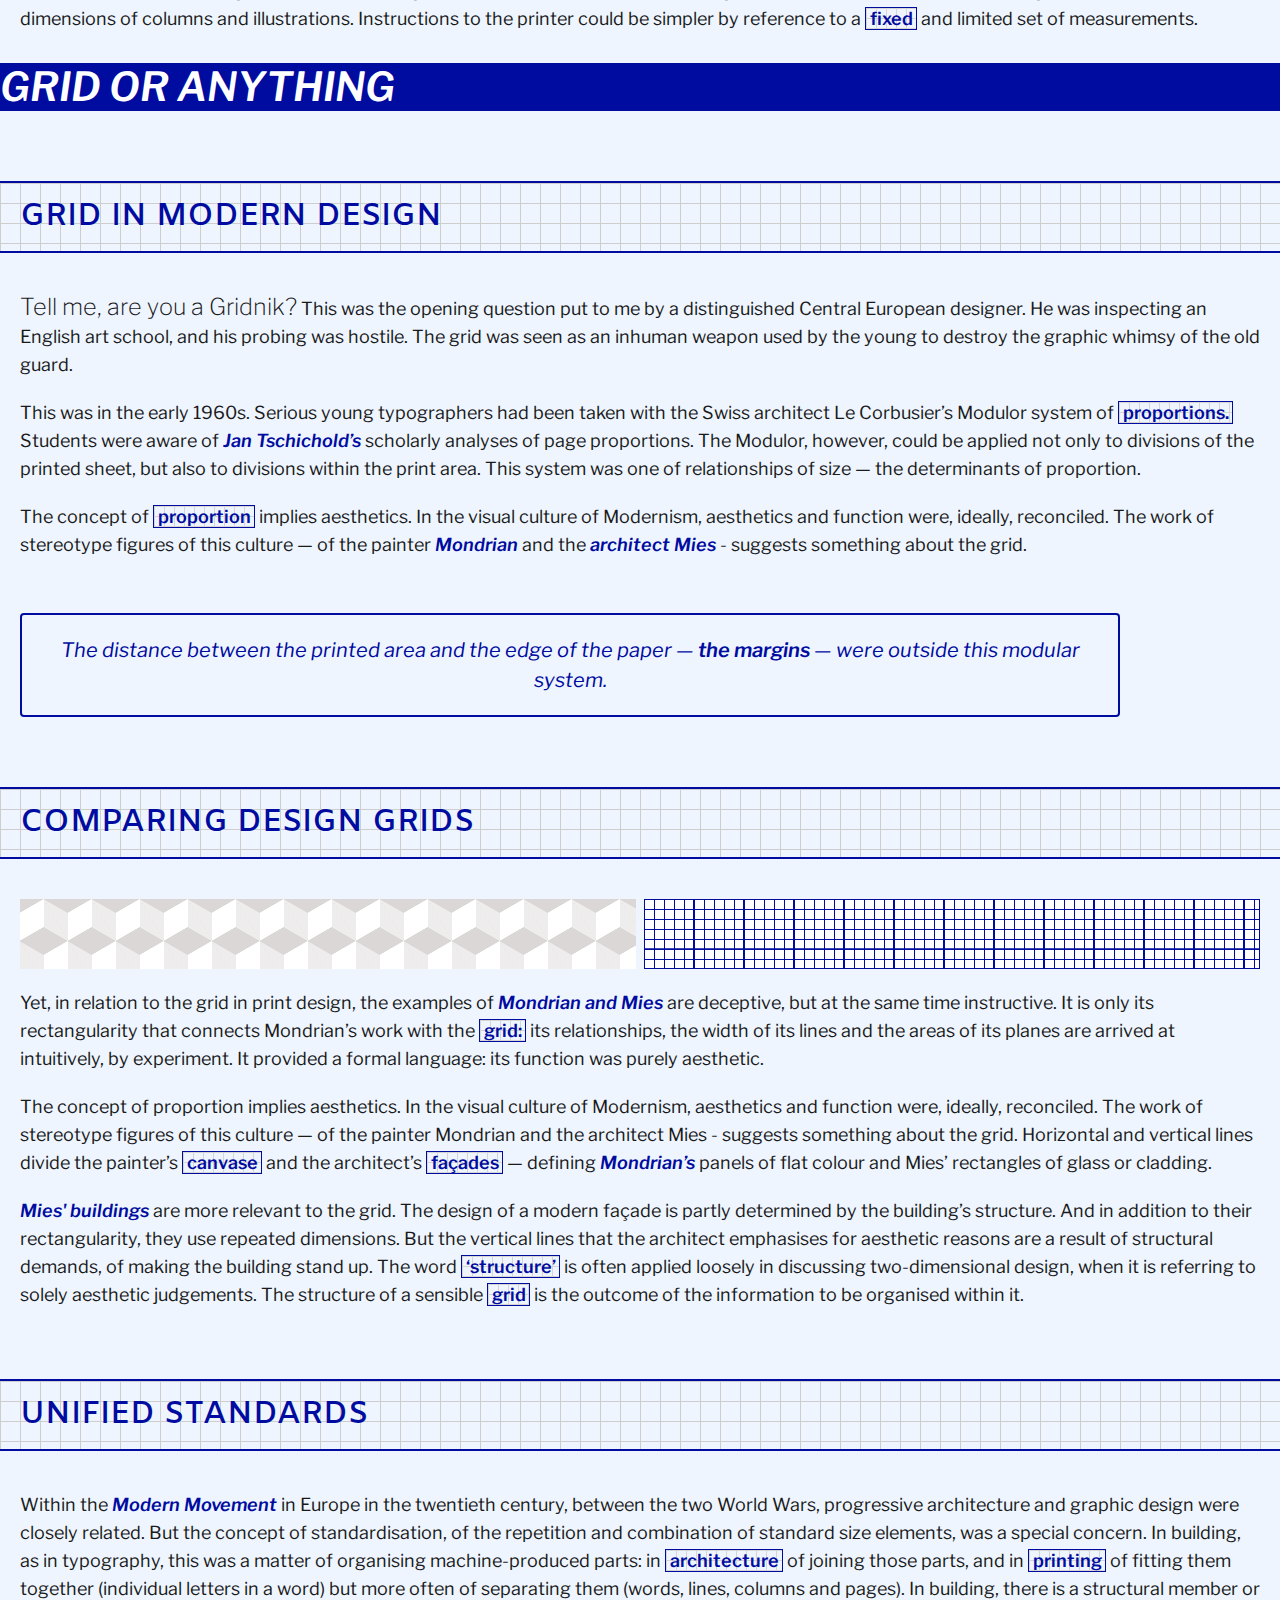
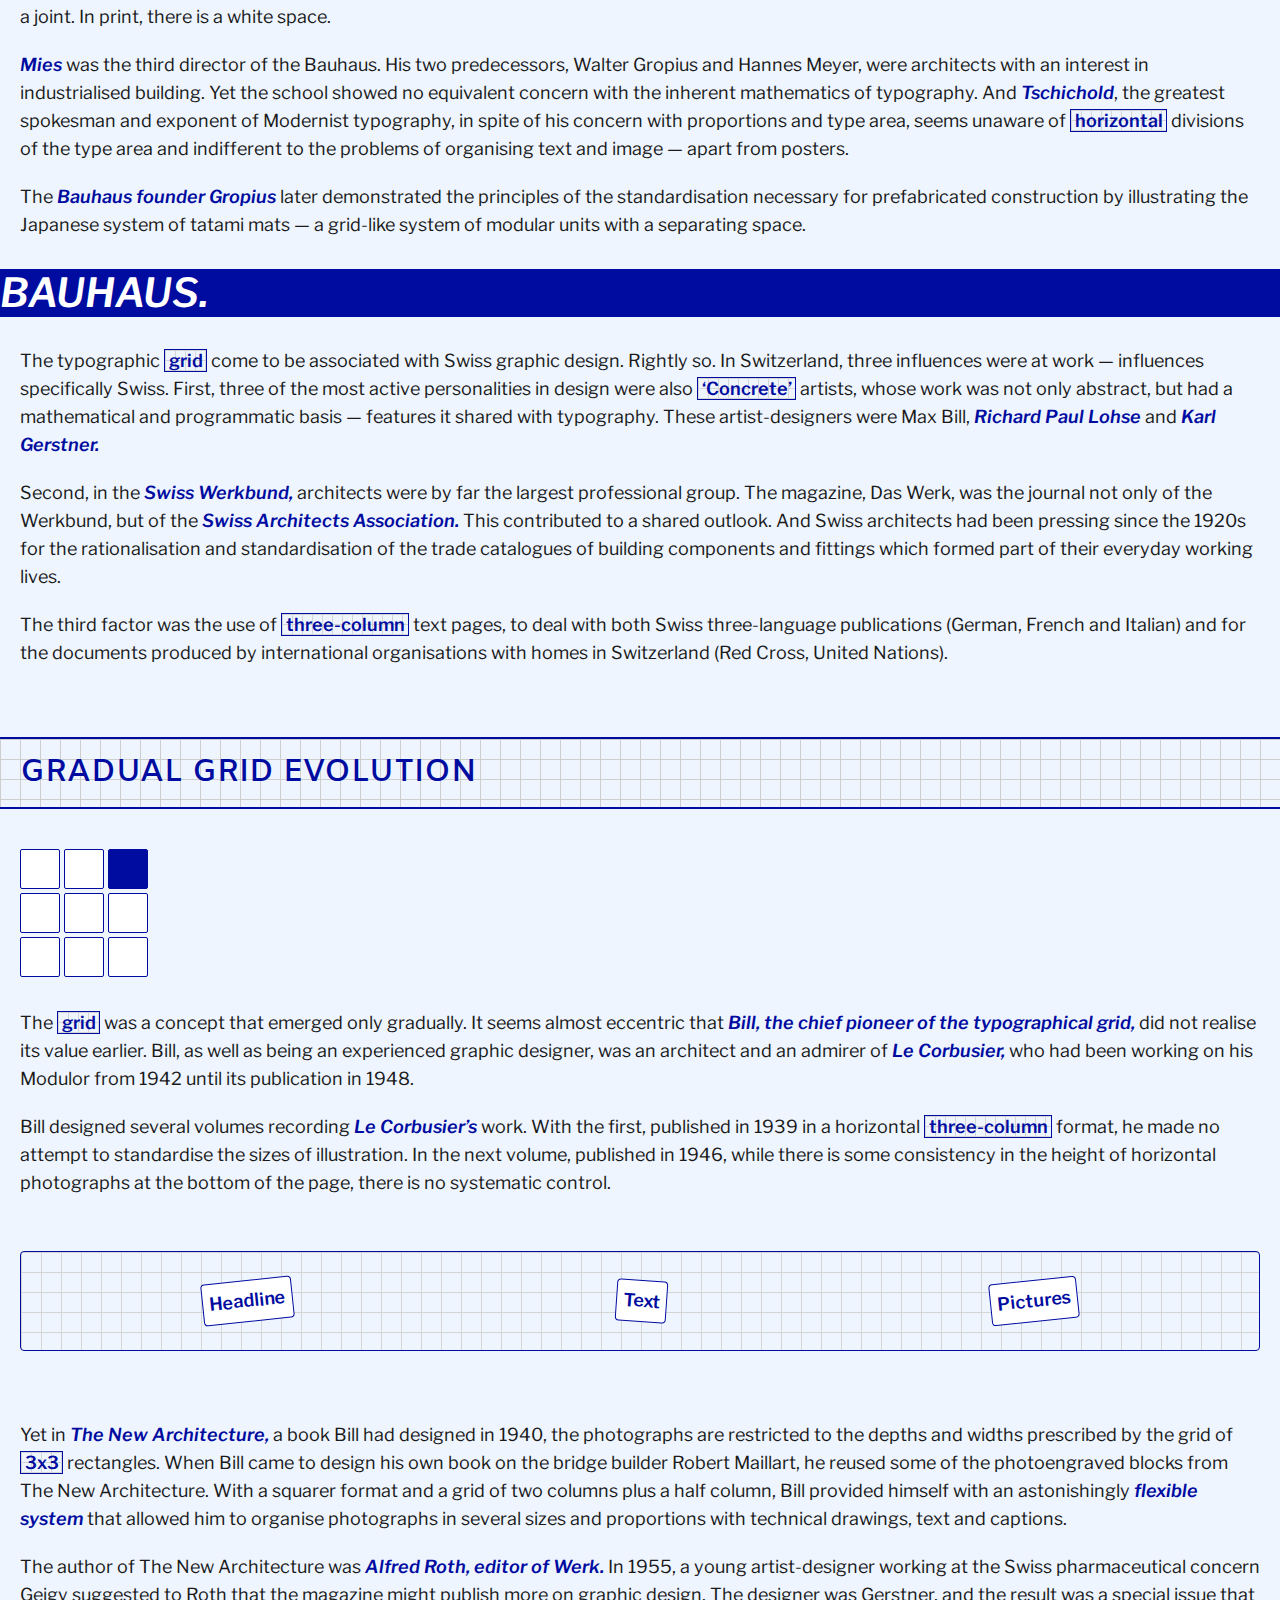
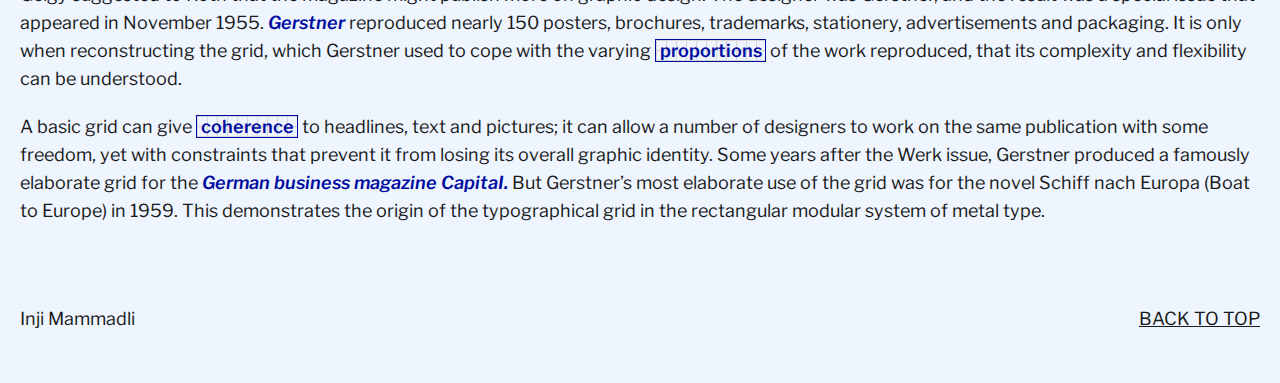
==== commit 39a329a9: "finalizing some styles - landing+article 3" ====
--- a/article-1/index.html
+++ b/article-1/index.html
@@ -22,11 +22,11 @@
 		<nav>
 			<a class="uppercase" href="../index.html">
 				<span class="square-logo"></span>
-				Binding
+				equilibrium
 			</a>
 
 
-			<label class="link-lg">
+			<label class="nav-text">
 				<input type="checkbox" class="hidden">
 				Articles
 			</label>
@@ -334,7 +334,7 @@
 	
 			<p>Inji Mammadli</p>
 		
-		<a class="link-lg">Back to top</a>
+		<a class="nav-text">Back to top</a>
 	</footer>
 
 
--- a/Assets/common.css
+++ b/Assets/common.css
@@ -5,6 +5,7 @@
 	--highlight: #222222;
 	--white: #ffffff;
 	--highlight-sm: #000BA0;
+	--main-color-1:#1A1A1A;
 
 	font-size: 18px;
 	line-height: 28px;
@@ -42,6 +43,11 @@
 
 	margin-bottom: 44px;
 	margin-top: 34px;
+}
+
+.nav-text{
+	text-decoration: underline;
+	text-transform: uppercase;
 }
 
 nav {
@@ -54,6 +60,7 @@
 	justify-content: space-between;
 	align-items: center;
 	padding: 1rem;
+	color: var(--main-color-1);
 
 
 	&>:nth-child(1) {
@@ -120,7 +127,7 @@
 	width: 32px;
 	height: 32px;
 
-	background-color: var(--black);
+	background-color: var(--main-color-1);
 }
 
 
@@ -133,13 +140,14 @@
 .background-highlight {
 	font-weight: 600;
 	font-style: italic;
+	color: var(--main-color-1);
 }
 
 .animated-banner {
 
 	font-size: 40px;
 
-	background-color: black;
+	background-color: var(--main-color-1);
 	padding-block: 10px;
 
 	margin-bottom: 30px;
@@ -173,11 +181,11 @@
 .line-horizontal {
 	width: 100%;
 	height: 2px;
-	background-color: var(--black);
+	background-color: var(--main-color-1);
 }
 
 .line-vertical {
-	background-color: var(--black);
+	background-color: var(--main-color-1);
 	width: 2px;
 	height: 100%;
 }
@@ -191,17 +199,6 @@
 /* add lines-together class here from previous github push */
 
 
-.link-lg {
-	text-decoration: underline;
-	text-transform: uppercase;
-	padding-inline: 2px;
-
-	&:hover {
-		background-color: var(--black);
-		color: var(--bg);
-	}
-}
-
 
 
 /* font styles */
@@ -218,10 +215,7 @@
 	font-weight: 600;
 }
 
-.caption {
-	font-weight: 600;
-	font-style: italic;
-}
+
 
 
 
@@ -235,19 +229,19 @@
 
 	font-size: 20px;
 	line-height: 30px;
+
+	font-family: "Libre Franklin" sans-serif;
 }
 
 .author-name {
 	display: flex;
 	justify-content: space-between;
 	align-self: flex-start;
-	gap: 0.4rem;
+	gap: 1rem;
 	width: 100%;
 	text-wrap: nowrap;
-	
-	
-
-
+
+	
 	&>p{
 		width: fit-content;
 	}
@@ -271,7 +265,7 @@
 	font-size: 32px;
 	line-height: 44px;
 
-	background: var(--bg);
+	background: var(--bg-color-1);
 
 	padding-block: 12px;
 	padding-inline: 20px;
@@ -291,14 +285,13 @@
 
 	&:hover {
 
-		color: blue;
+		color: var(--highlight-sm);
 	}
 
 }
 
 .button-secondary {
 
-	font-family: var(--dec-font);
 	border: solid 1px var(--black);
 	border-radius: 4px;
 
@@ -312,7 +305,8 @@
 	&:hover {
 
 		color: white;
-		background-color: var(--black);
+		border: solid 0px var(--main-color-1);
+		background-color: var(--main-color-1);
 	}
 
 
@@ -461,8 +455,7 @@
 	}
 
 
-
-	nav .link-lg {
+	nav .nav-text {
 		display: none;
 	}
 
@@ -478,7 +471,7 @@
 			padding: 0.2rem;
 
 			&:hover {
-				background-color: var(--black);
+				background-color: var(--main-color-1);
 				color: var(--white);
 				
 			}
@@ -568,7 +561,7 @@
 	}
 
 	.author-name {
-		width: 50%;
+		width: 40%;
 	}
 
 
--- a/article-1/style.css
+++ b/article-1/style.css
@@ -3,7 +3,9 @@
 	--title2-bg: #CECECE;
 	--highlight-sm: #000BA0;
 	--main-color-1:#000BA0;
-	background-color: #EEF5FF;
+	--bg-color-1:#EEF5FF;
+
+	background-color: var(--bg-color-1);
 }
 
 
@@ -15,10 +17,6 @@
 .h2-landing-sm{
 	color: var(--main-color-1);
 	border-color: var(--main-color-1);
-}
-
-.animated-banner{
-	background-color: var(--main-color-1);
 }
 
 .title-2{
@@ -26,9 +24,6 @@
 	color: var(--main-color-1);
 }
 
-.background-highlight{
-	color: var(--main-color-1);
-}
 
 /* decorative elements */
 
@@ -286,7 +281,7 @@
 		flex-direction: row;
 		justify-content: space-between;
 
-		margin-top: 24px;
+		margin-top: 44px;
 
 
 		gap: 30px;
@@ -306,14 +301,13 @@
 	.div-2 {
 
 		flex-direction: column;
-		margin-top: 24px;
+		margin-top: 44px;
 		width: 30%;
 		margin-inline: 0px;
 		gap:24px;
 
 		&>:nth-child(2) {
 		
-
 			height: 30%;
 			width: 100%;
 
@@ -324,11 +318,8 @@
 			width: 100%;
 
 			height: 30%;
-	
-		}
-
-	}
-
+		}
+	}
 
 
 	.grid-container {
@@ -346,10 +337,6 @@
 		height: 100px;
 
 	}
-
-
-
-
 
 
 	.special-highlight {
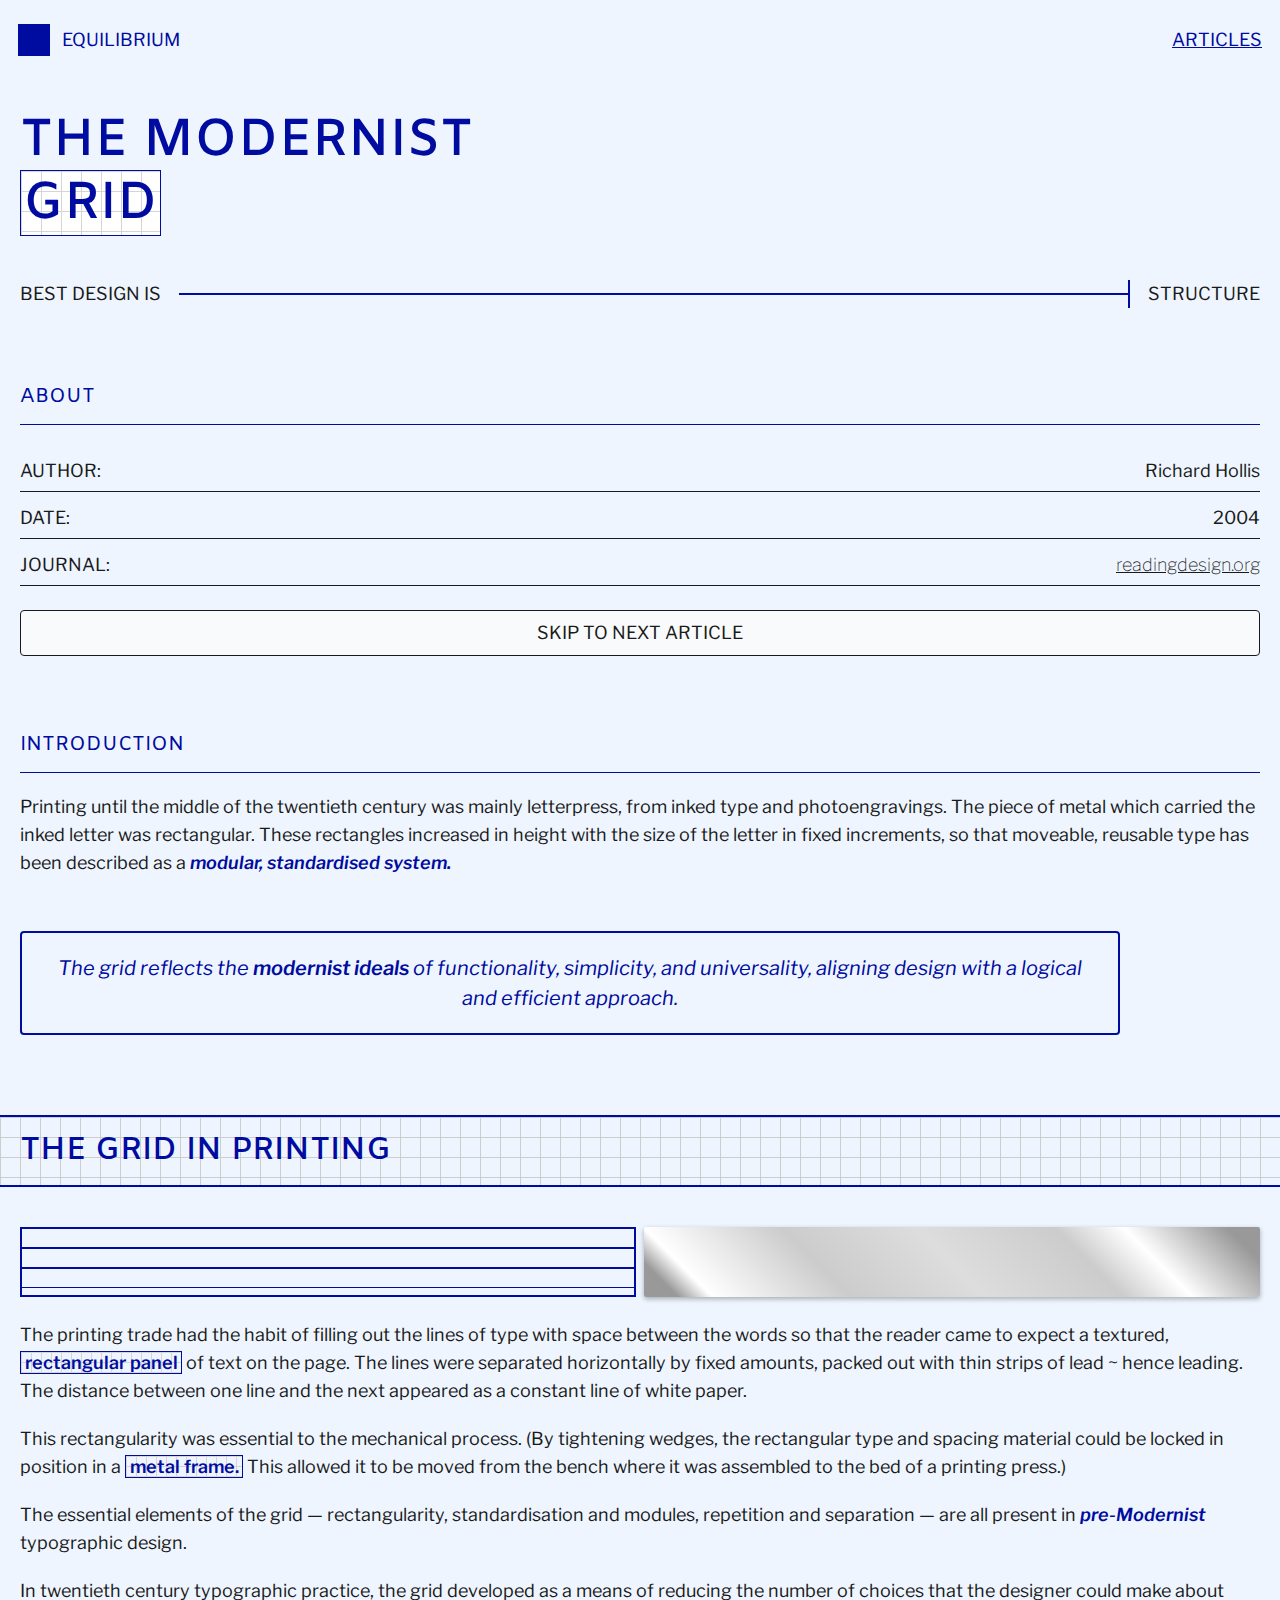
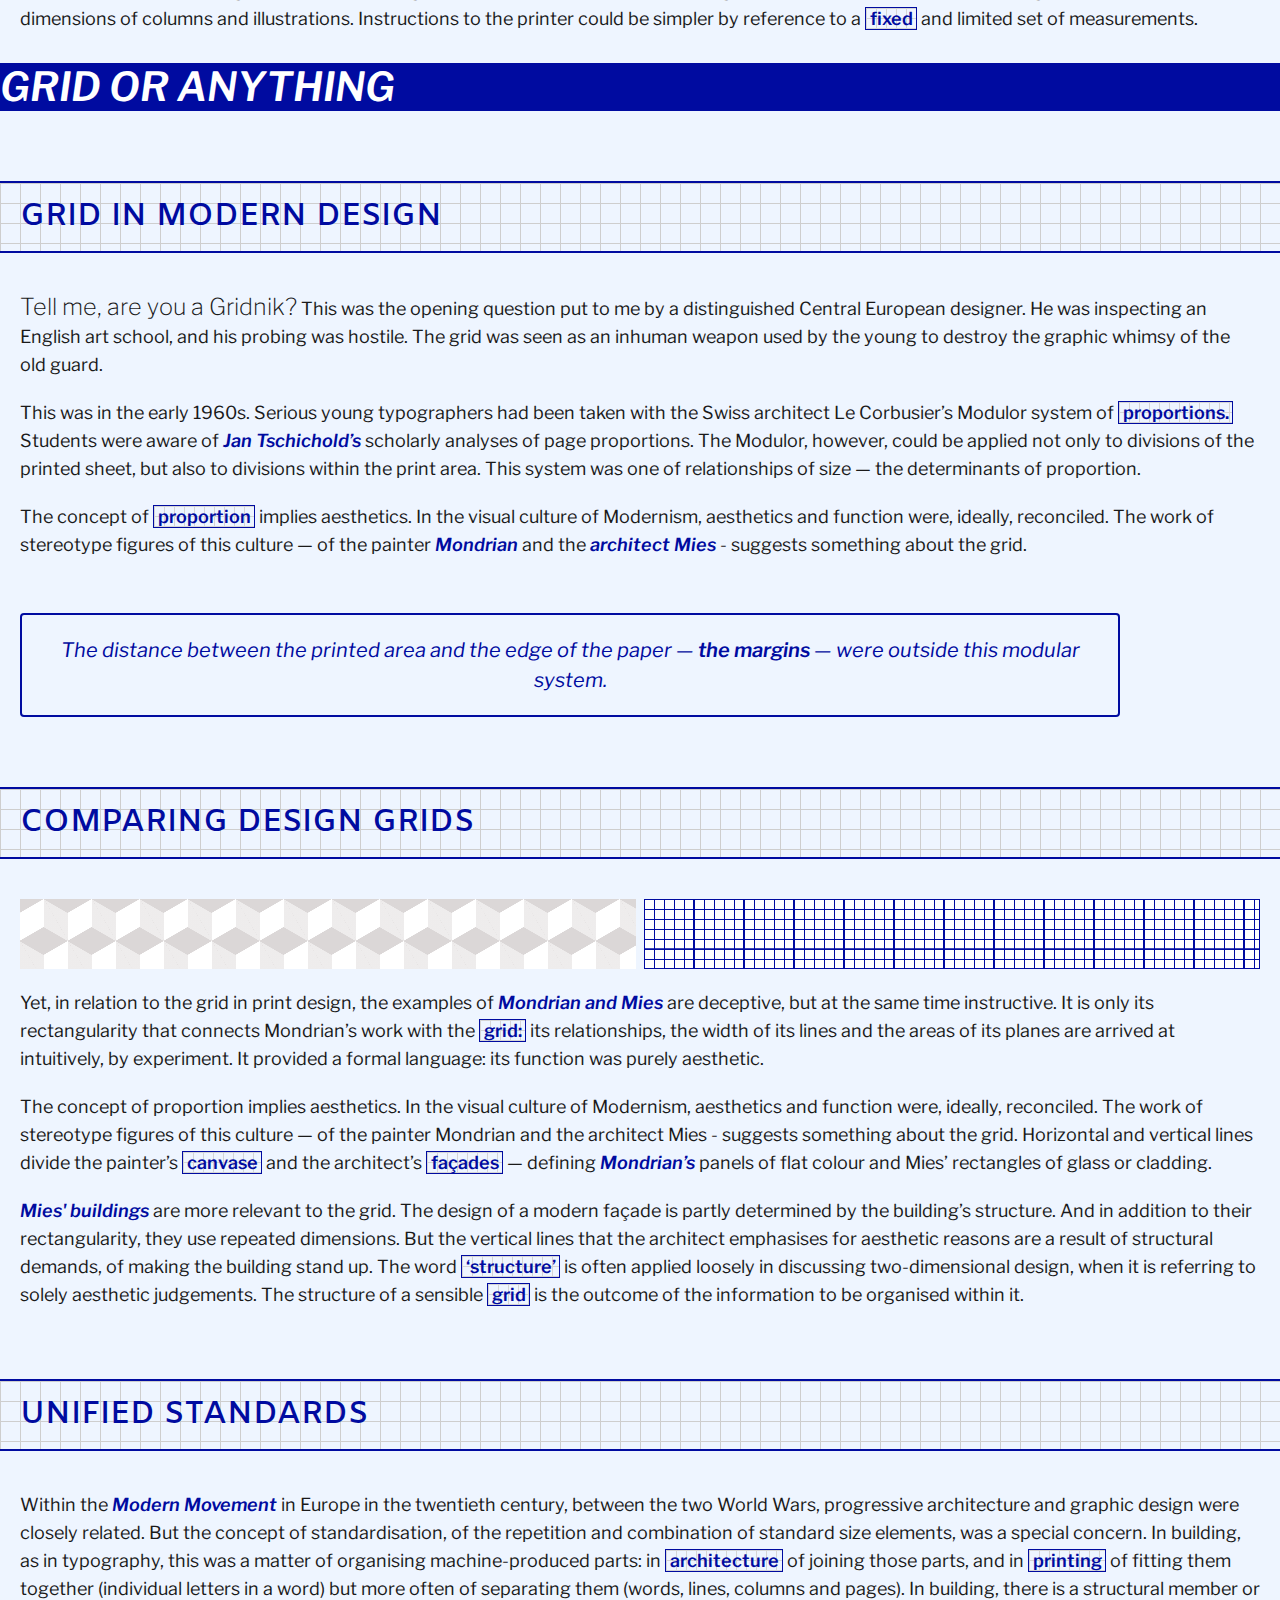
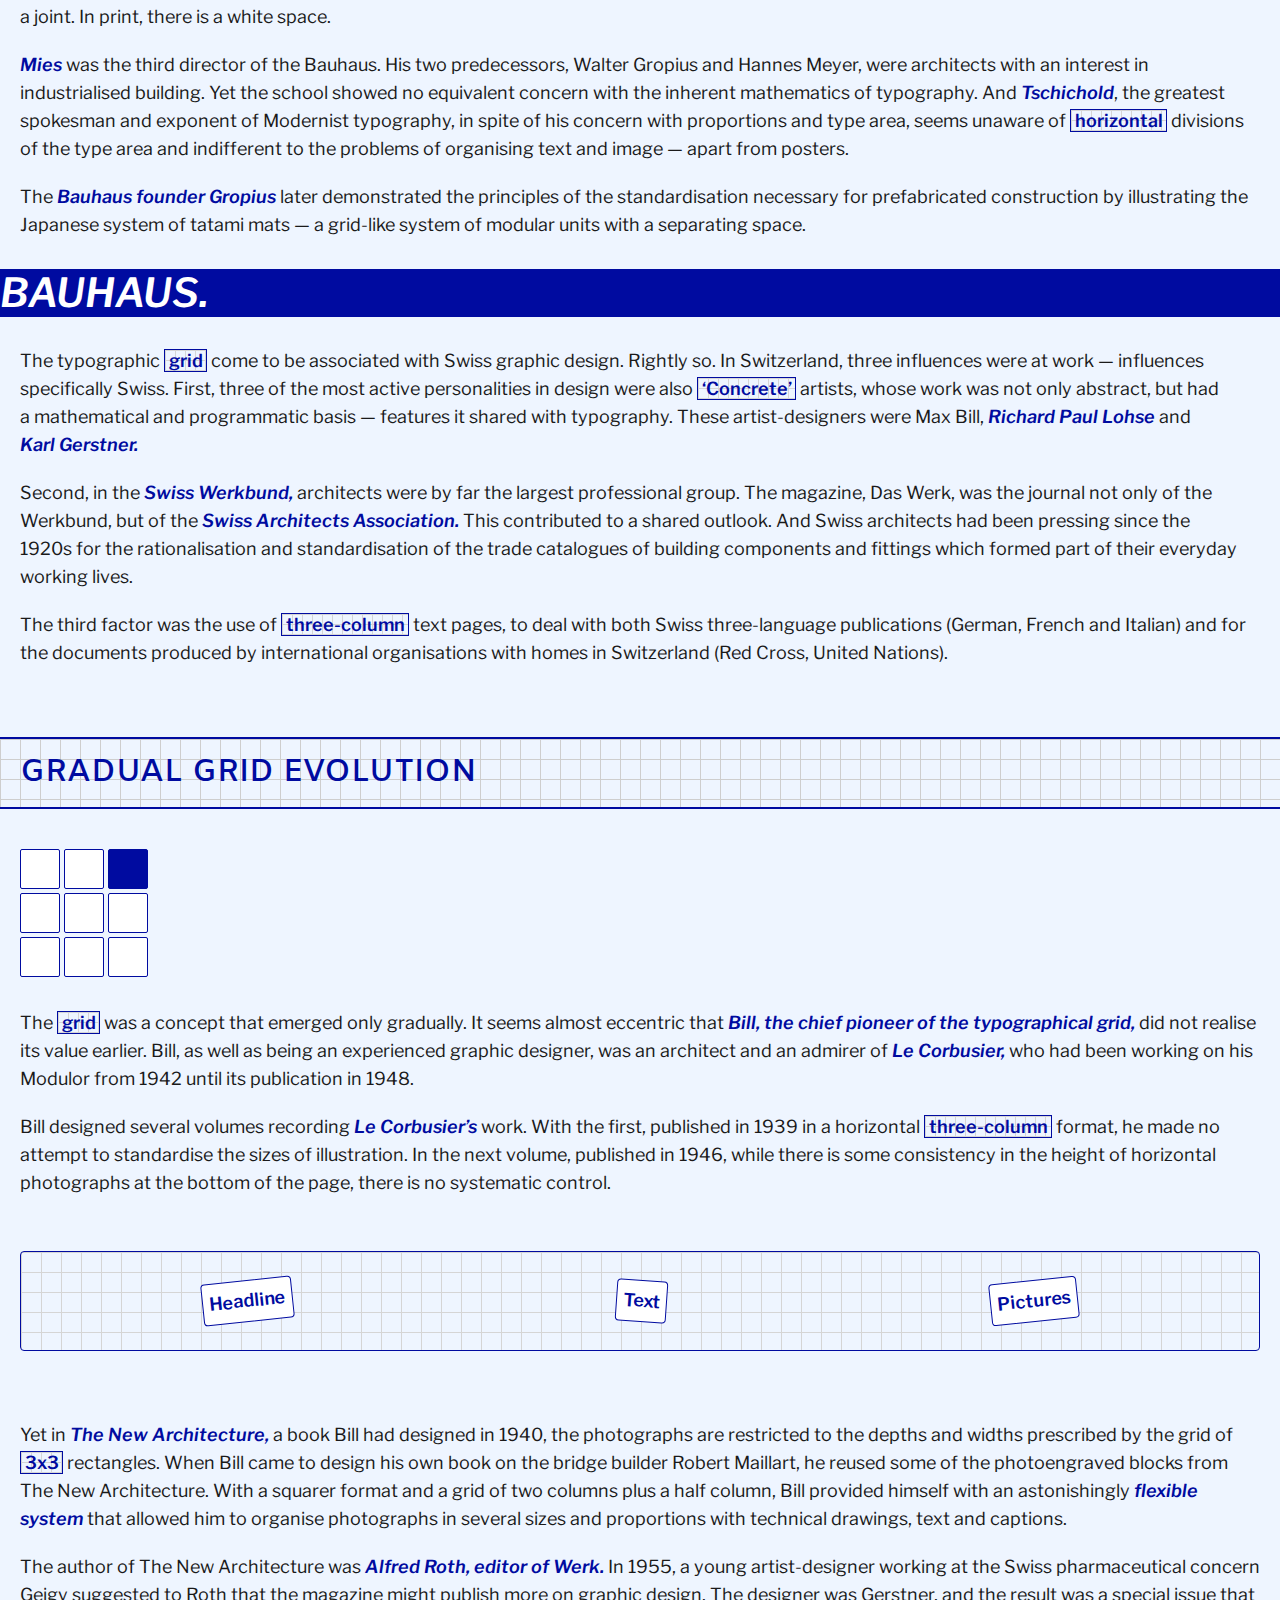
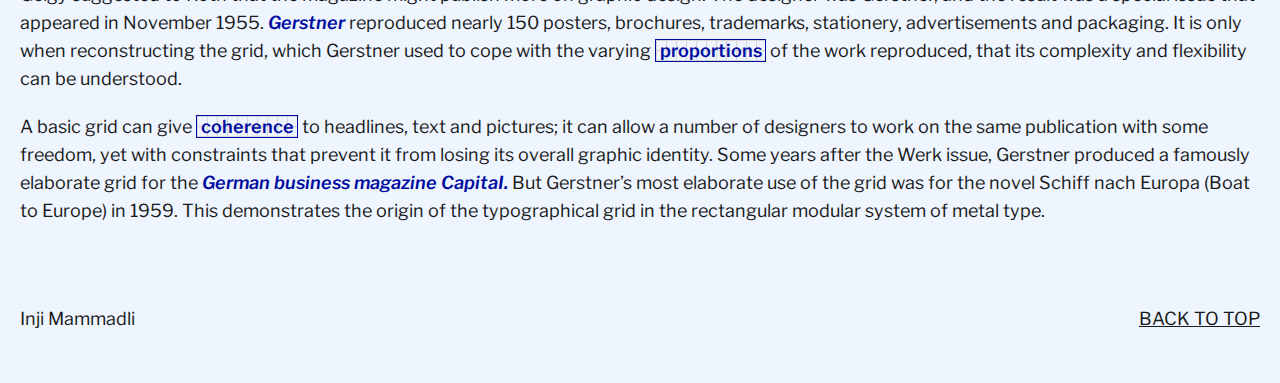
==== commit e10ea1aa: "added styles" ====
--- a/article-1/index.html
+++ b/article-1/index.html
@@ -6,6 +6,7 @@
 
 	<!-- css files -->
 	<link href="../Assets/common.css" rel="stylesheet">
+	<link href="../Assets/common-responsive.css" rel="stylesheet">
 	<link href="../Assets/reset.css" rel="stylesheet">
 	<link href="style.css" rel="stylesheet">
 
--- a/Assets/common.css
+++ b/Assets/common.css
@@ -18,7 +18,7 @@
 }
 
 article {
-	&p{
+	& p{
 	text-wrap: pretty;
 	}
 }
@@ -395,235 +395,3 @@
 	}
 }
 
-
-
-@media (min-width: 1512px) {
-
-	/* paragraph alignment */
-
-	.align-center {
-		text-align: center;
-	}
-
-	.paragraph-column {
-		display: flex;
-		flex-direction: row;
-
-
-		margin-top: 40px;
-		margin-bottom: 150px;
-
-		&>section {
-
-			width: 60%;
-			margin-left: auto;
-
-		}
-	}
-
-	.paragraph-center {
-		margin-top: 80px;
-		margin-bottom: 150px;
-
-		&>section {
-
-			width: 60%;
-			margin: auto;
-
-		}
-	}
-
-
-	/* web only */
-
-	.margin-20{
-		margin-inline: 0px;
-	}
-
-	.margin-top-sm{
-		margin-top: 130px;
-	}
-
-	.two-column-style {
-		display: flex;
-		justify-content: space-between;
-		width: 100%;
-		gap: 70px;
-
-		margin-top: 130px;
-
-	}
-
-
-	nav .nav-text {
-		display: none;
-	}
-
-	nav ul {
-		
-		display: flex;
-		align-items: center;
-		gap: 24px;
-
-		& a {
-			cursor: pointer;
-			text-decoration: underline;
-			padding: 0.2rem;
-
-			&:hover {
-				background-color: var(--main-color-1);
-				color: var(--white);
-				
-			}
-		}
-	}
-
-	
-
-
-
-	/* padding and margins */
-
-	footer{
-		margin-top: 120px;
-		margin-bottom: 50px;
-	}
-
-	nav{
-		padding-inline: 0px;
-	}
-
-	h1 {
-
-		padding: 0px;
-
-		margin-top: 130px;
-		margin-bottom: 62px;
-
-	}
-
-	.padding-20 {
-		padding: 0px;
-	}
-
-	.margin-top-md {
-		margin-top: 170px;
-	}
-
-
-	/* paragraph width */
-
-	.paragraph-section {
-		p {
-			margin-top: 32px;
-		}
-	}
-
-	.p-size-xs {
-		max-width: 630px;
-	}
-
-	.p-size-m {
-		max-width: 840px;
-	}
-	
-
-	body {
-		max-width: 1300px;
-		margin-inline: auto;
-	}
-
-
-
-	.about {
-		width: 30%;
-		padding: 0px;
-		margin: 0px;
-
-		& li {
-			padding-bottom: 5px;
-			padding-top: 0px;
-
-		}
-
-		&>ul {
-			gap: 24px;
-
-			margin-bottom: 37px;
-		}
-
-	}
-
-	.introduction {
-		width: 60%;
-		margin: 0px;
-		padding: 0px;
-	}
-
-	.author-name {
-		width: 40%;
-	}
-
-
-	/* titles, text sizes */
-
-	h1 {
-		font-size: 100px;
-		line-height: 116px;
-	}
-
-	.title-2 {
-		font-size: 70px;
-		line-height: 80px;
-		font-weight: 600;
-		padding-block: 24px;
-
-	}
-
-
-
-	:root {
-		font-size: 22px;
-		line-height: 40px;
-	}
-
-	.h2-landing-sm {
-
-		border-bottom: 2px solid var(--black);
-		padding-bottom: 18px;
-
-		font-size: 32px;
-		line-height: 43px;
-
-		margin-bottom: 56px;
-
-	}
-
-	.button-secondary {
-
-		width: 100%;
-		font-size: 18px;
-		line-height: 24px;
-
-
-	}
-
-
-
-
-	/* decorative */
-
-	.animated-banner {
-
-		font-size: 100px;
-		line-height: 80px;
-		
-	
-		margin-bottom: 130px;
-	
-		width: 100%;
-		overflow: hidden;
-	
-	}
-	
-}--- a/Assets/common-responsive.css
+++ b/Assets/common-responsive.css
@@ -0,0 +1,222 @@
+
+
+@media (min-width: 1512px) {
+
+	/* paragraph alignment */
+
+	.align-center {
+		text-align: center;
+	}
+
+	.paragraph-column {
+		display: flex;
+		flex-direction: row;
+
+
+		margin-top: 40px;
+		margin-bottom: 150px;
+
+		&>section {
+
+			width: 60%;
+			margin-left: auto;
+
+		}
+	}
+
+	.paragraph-center {
+		margin-top: 80px;
+		margin-bottom: 150px;
+
+		&>section {
+
+			width: 60%;
+			margin: auto;
+
+		}
+	}
+
+
+	/* web only */
+
+	.margin-20{
+		margin-inline: 0px;
+	}
+
+	.margin-top-sm{
+		margin-top: 130px;
+	}
+
+	.two-column-style {
+		display: flex;
+		justify-content: space-between;
+		width: 100%;
+		gap: 70px;
+
+		margin-top: 130px;
+
+	}
+
+
+	nav .nav-text {
+		display: none;
+	}
+
+	nav ul {
+		
+		display: flex;
+		align-items: center;
+		gap: 24px;
+
+		& a {
+			cursor: pointer;
+			text-decoration: underline;
+			padding: 0.2rem;
+
+			&:hover {
+				background-color: var(--main-color-1);
+				color: var(--white);
+				
+			}
+		}
+	}
+
+	
+	/* padding and margins */
+
+	footer{
+		margin-top: 120px;
+		margin-bottom: 50px;
+	}
+
+	nav{
+		padding-inline: 0px;
+	}
+
+	h1 {
+
+		padding: 0px;
+
+		margin-top: 130px;
+		margin-bottom: 62px;
+
+	}
+
+	.padding-20 {
+		padding: 0px;
+	}
+
+	.margin-top-md {
+		margin-top: 170px;
+	}
+
+	/* paragraph width */
+
+	.paragraph-section {
+		p {
+			margin-top: 32px;
+		}
+	}
+
+	.p-size-xs {
+		max-width: 630px;
+	}
+
+	.p-size-m {
+		max-width: 840px;
+	}
+	
+	body {
+		max-width: 1300px;
+		margin-inline: auto;
+	}
+
+
+	.about {
+		width: 30%;
+		padding: 0px;
+		margin: 0px;
+
+		& li {
+			padding-bottom: 5px;
+			padding-top: 0px;
+
+		}
+
+		&>ul {
+			gap: 24px;
+
+			margin-bottom: 37px;
+		}
+
+	}
+
+	.introduction {
+		width: 60%;
+		margin: 0px;
+		padding: 0px;
+	}
+
+	.author-name {
+		width: 40%;
+	}
+
+
+	/* titles, text sizes */
+
+	h1 {
+		font-size: 100px;
+		line-height: 116px;
+	}
+
+	.title-2 {
+		font-size: 70px;
+		line-height: 80px;
+		font-weight: 600;
+		padding-block: 24px;
+
+	}
+
+
+	:root {
+		font-size: 22px;
+		line-height: 40px;
+	}
+
+	.h2-landing-sm {
+
+		border-bottom: 2px solid var(--black);
+		padding-bottom: 18px;
+
+		font-size: 32px;
+		line-height: 43px;
+
+		margin-bottom: 56px;
+
+	}
+
+	.button-secondary {
+
+		width: 100%;
+		font-size: 18px;
+		line-height: 24px;
+
+	}
+
+
+	/* decorative */
+
+	.animated-banner {
+
+		font-size: 100px;
+		line-height: 80px;
+		
+	
+		margin-bottom: 130px;
+	
+		width: 100%;
+		overflow: hidden;
+	
+	}
+	
+}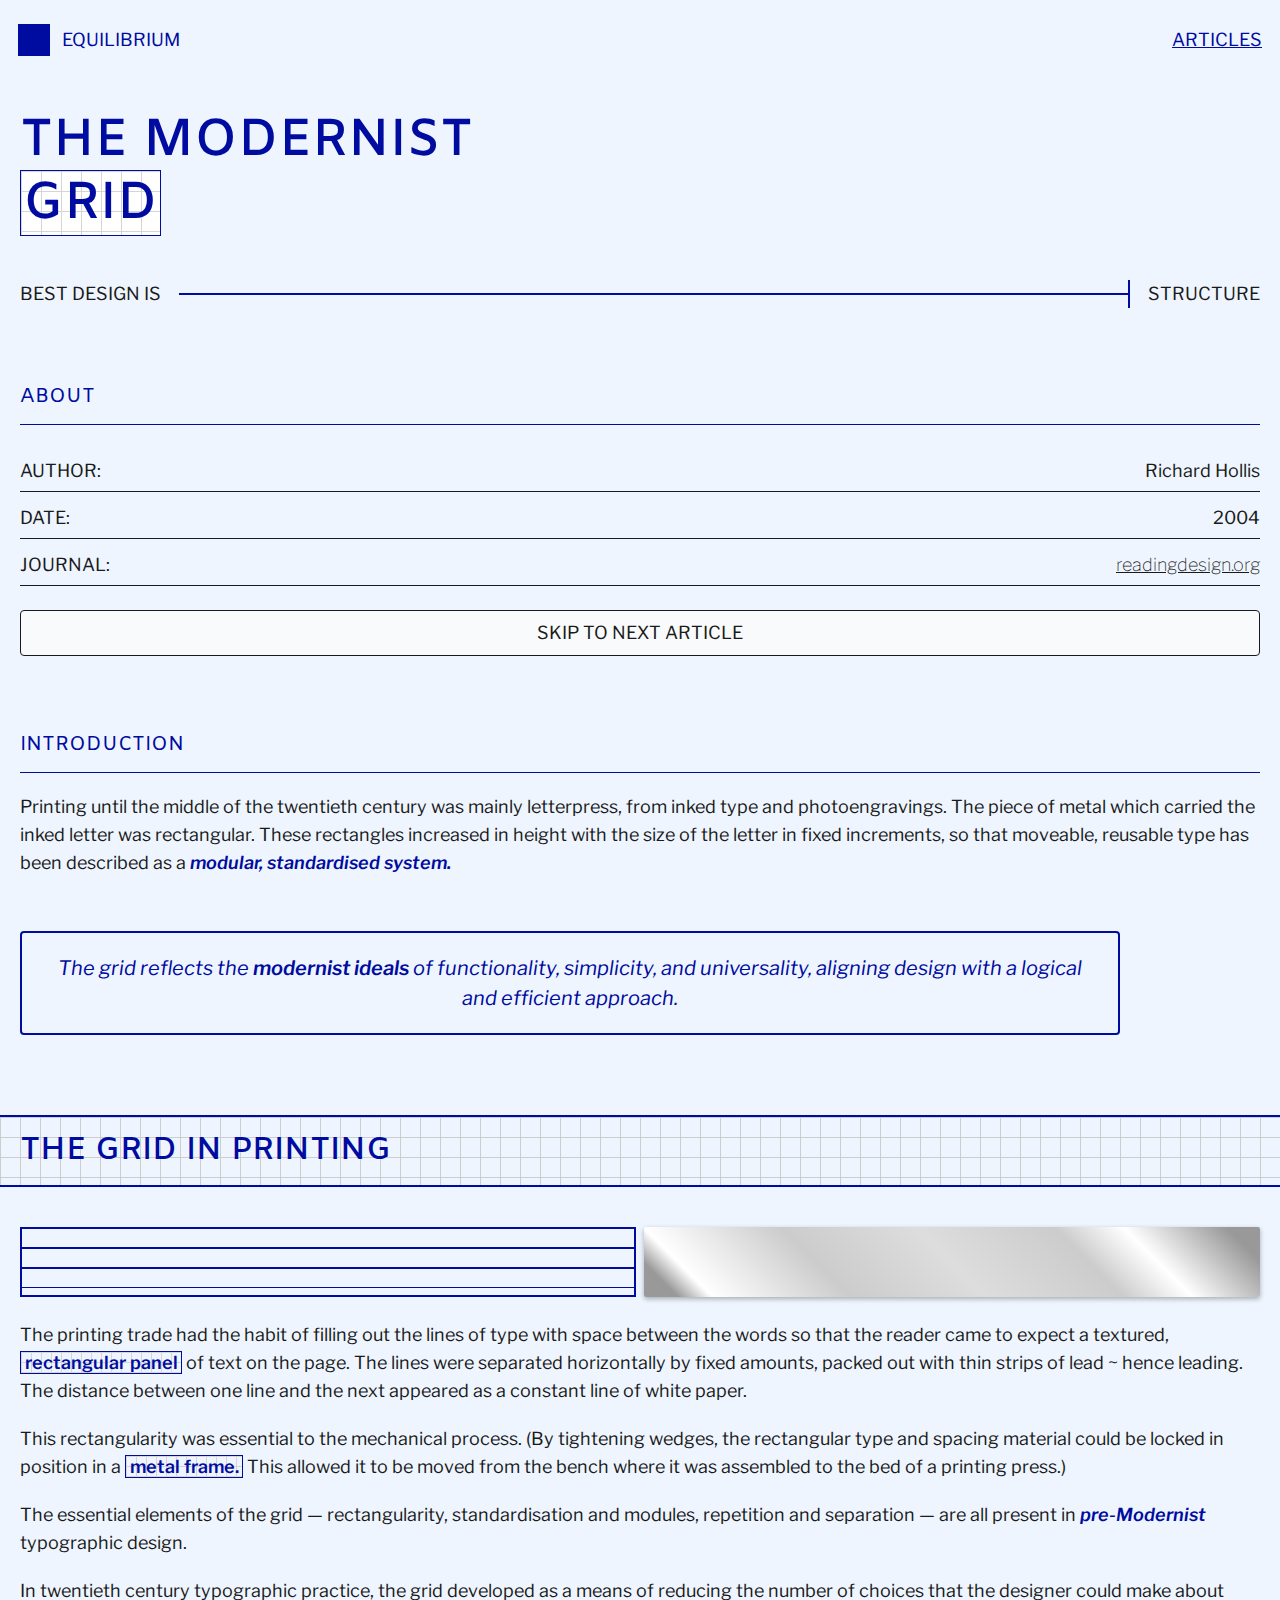
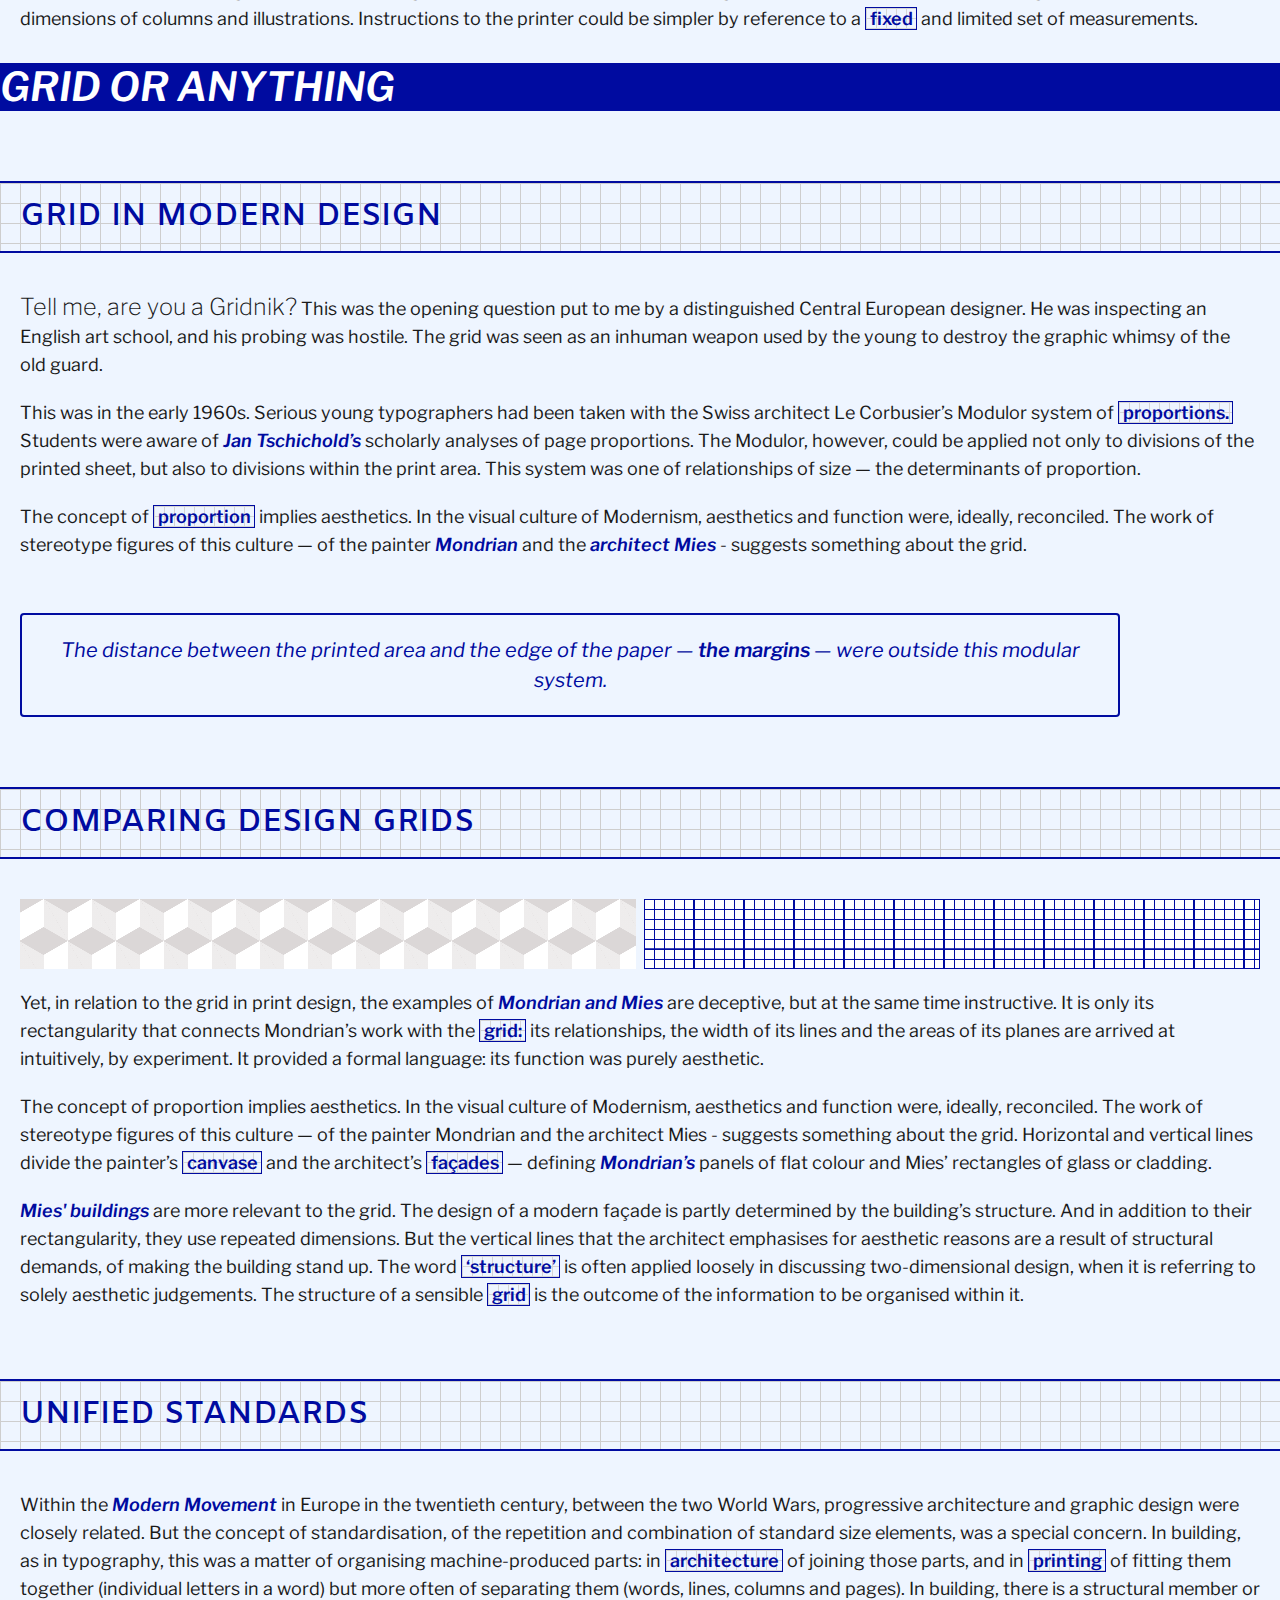
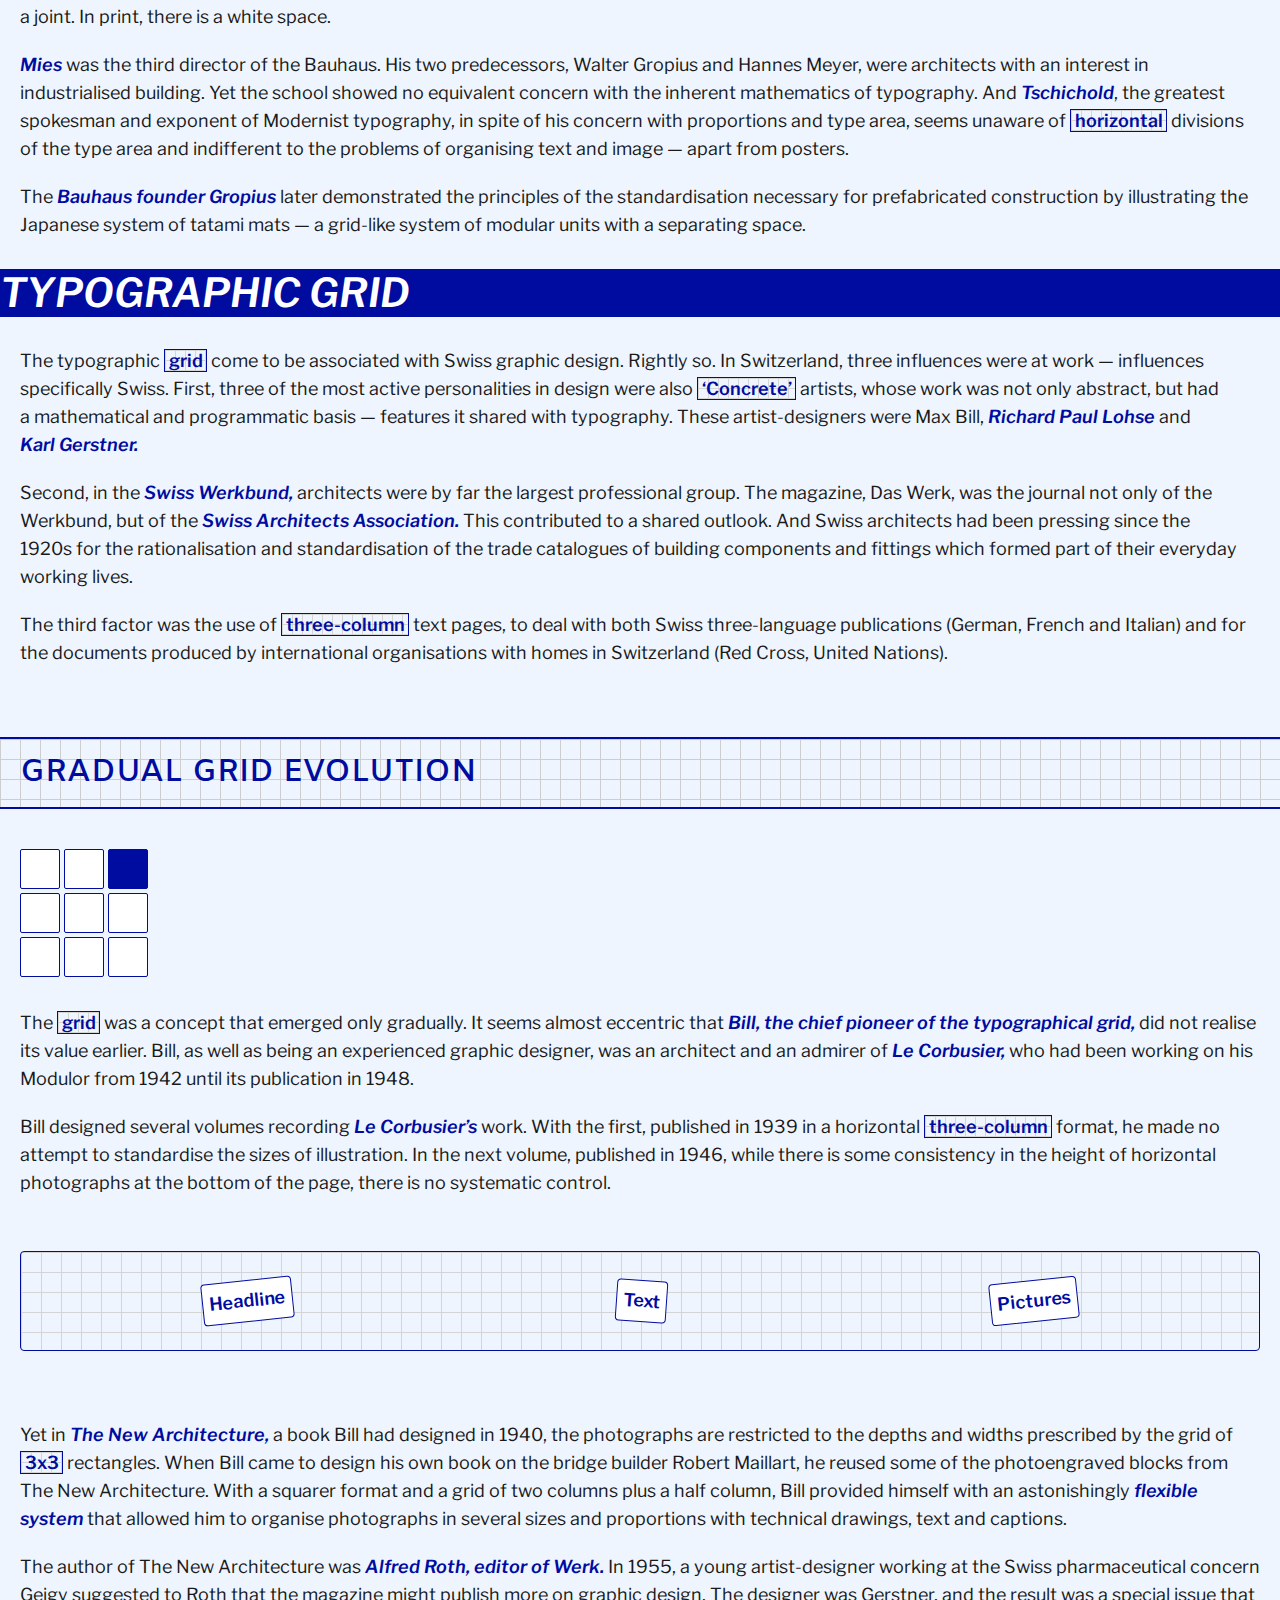
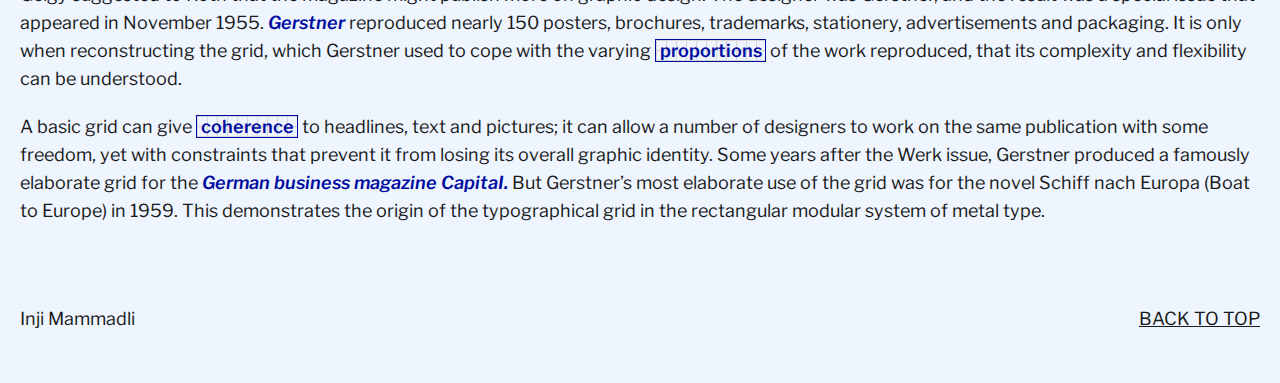
==== commit 79c6e318: "random" ====
--- a/article-1/index.html
+++ b/article-1/index.html
@@ -235,7 +235,7 @@
 
 		</section>
 
-		<div class="animated-banner"><em class="background-highlight uppercase ">Bauhaus.</em></div>
+		<div class="animated-banner"><em class="background-highlight uppercase ">typographic grid</em></div>
 
 		<section class="paragraph-center ">
 
--- a/article-1/style.css
+++ b/article-1/style.css
@@ -308,6 +308,7 @@
 
 		&>:nth-child(2) {
 		
+
 			height: 30%;
 			width: 100%;
 
@@ -344,7 +345,7 @@
 		width: fit-content;
 		padding-inline: 14px;
 
-		background-size: 40px 40px;
+		background-size: 30px 30px;
 		background-image:
 			linear-gradient(to right, rgb(170, 170, 170) 1px, transparent 1px),
 			linear-gradient(to bottom, rgb(162, 162, 162) 1px, transparent 1px);
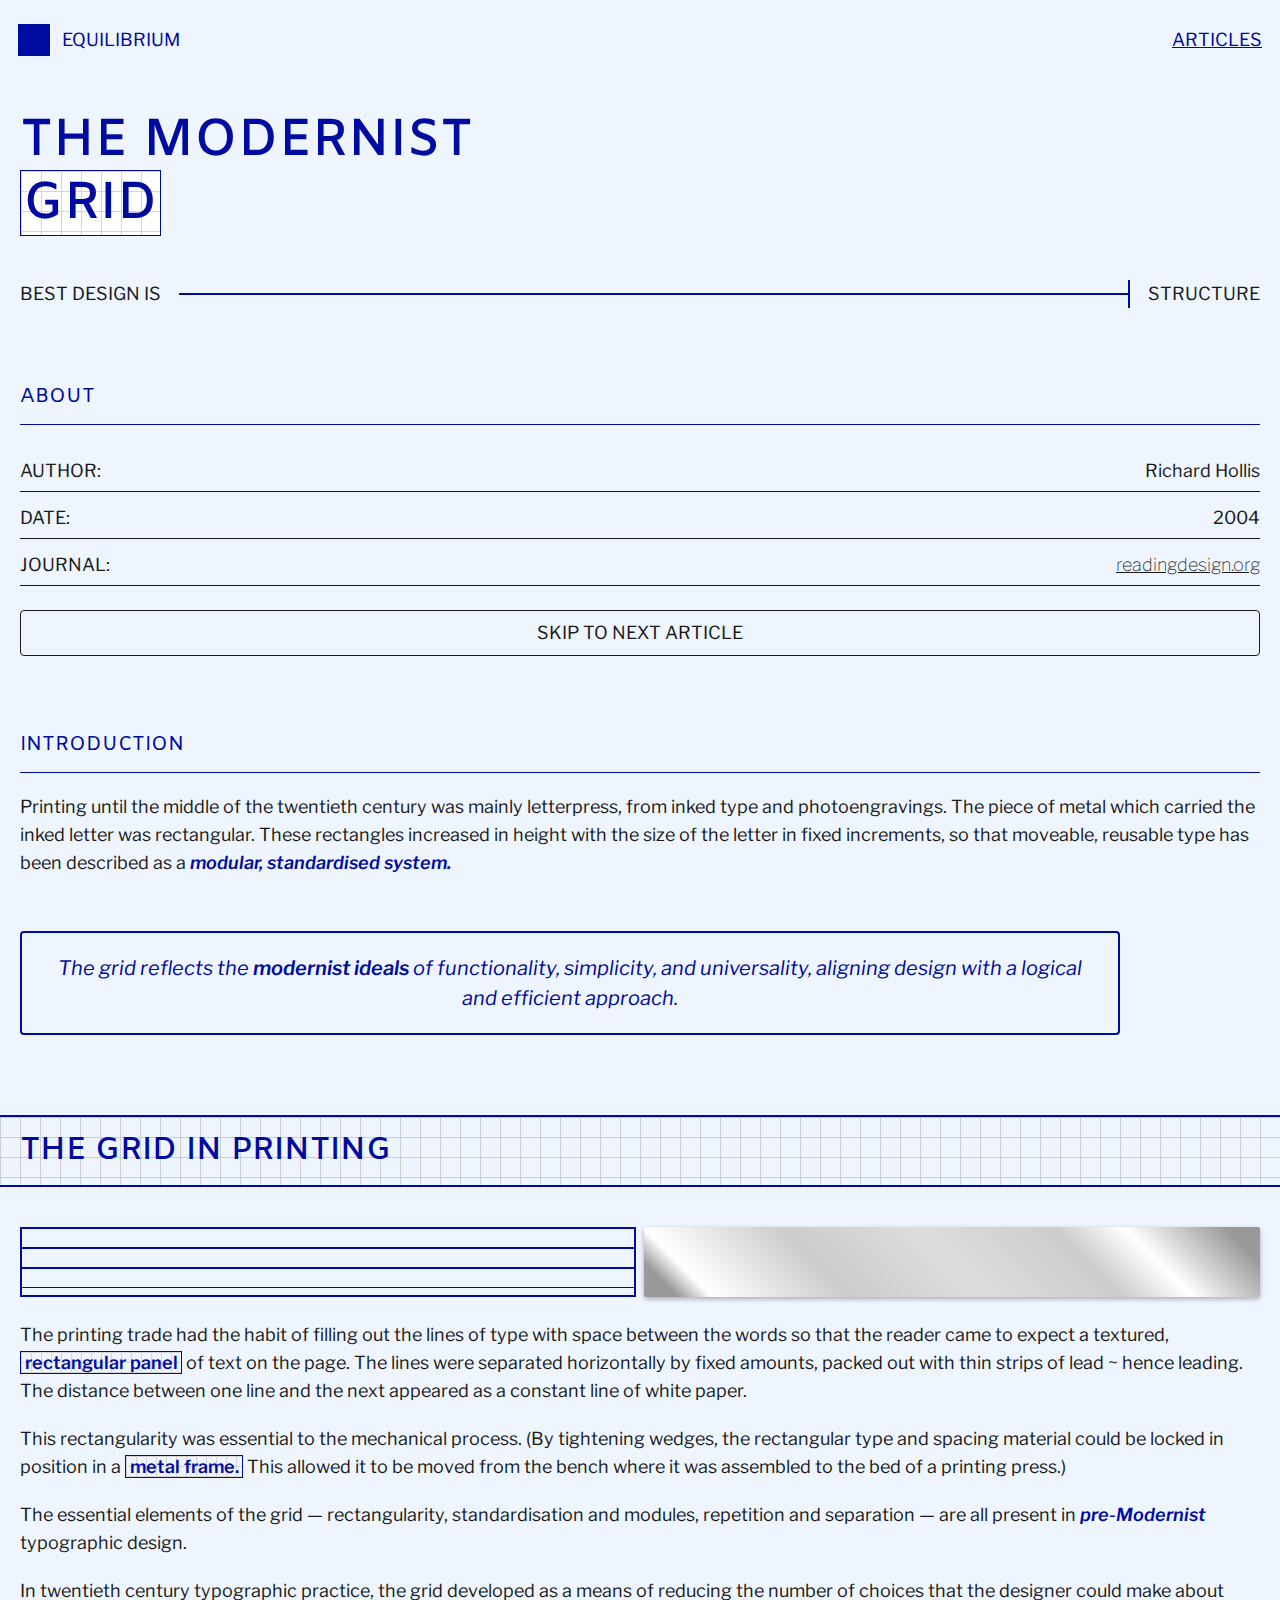
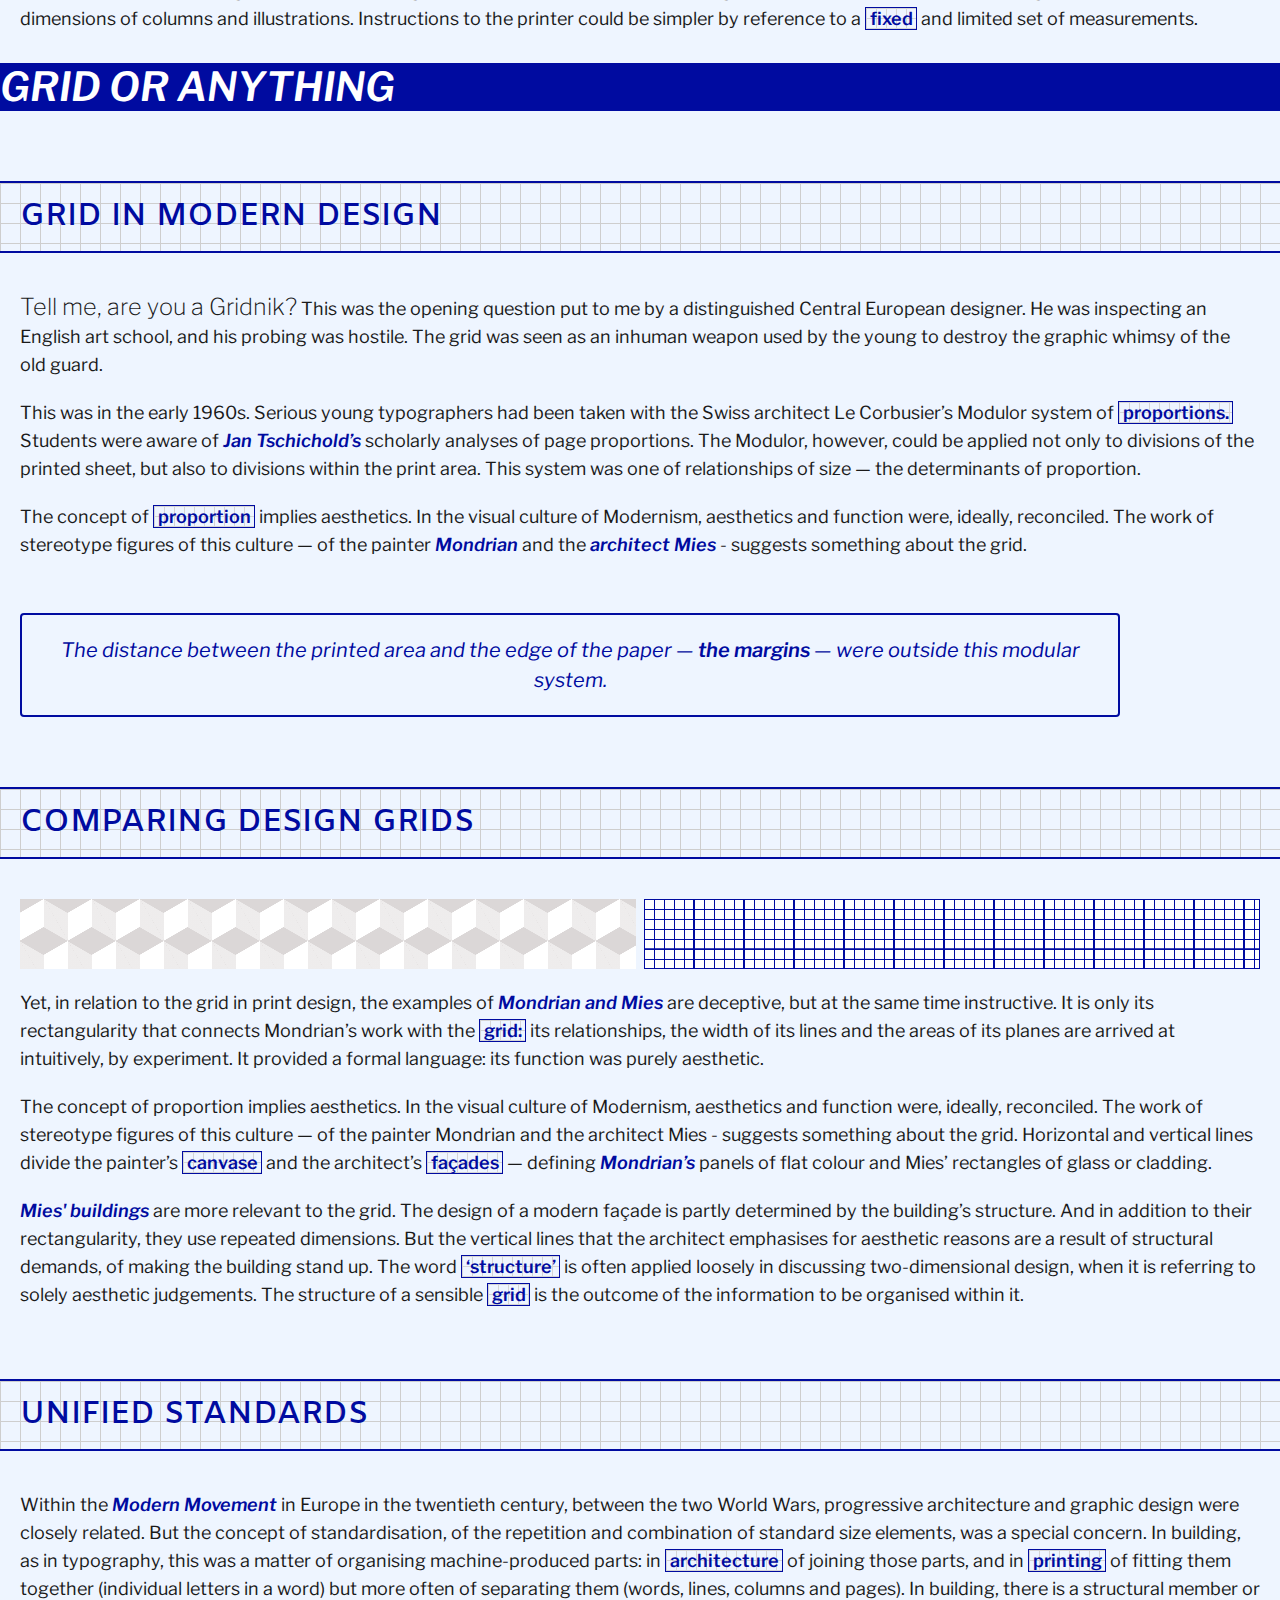
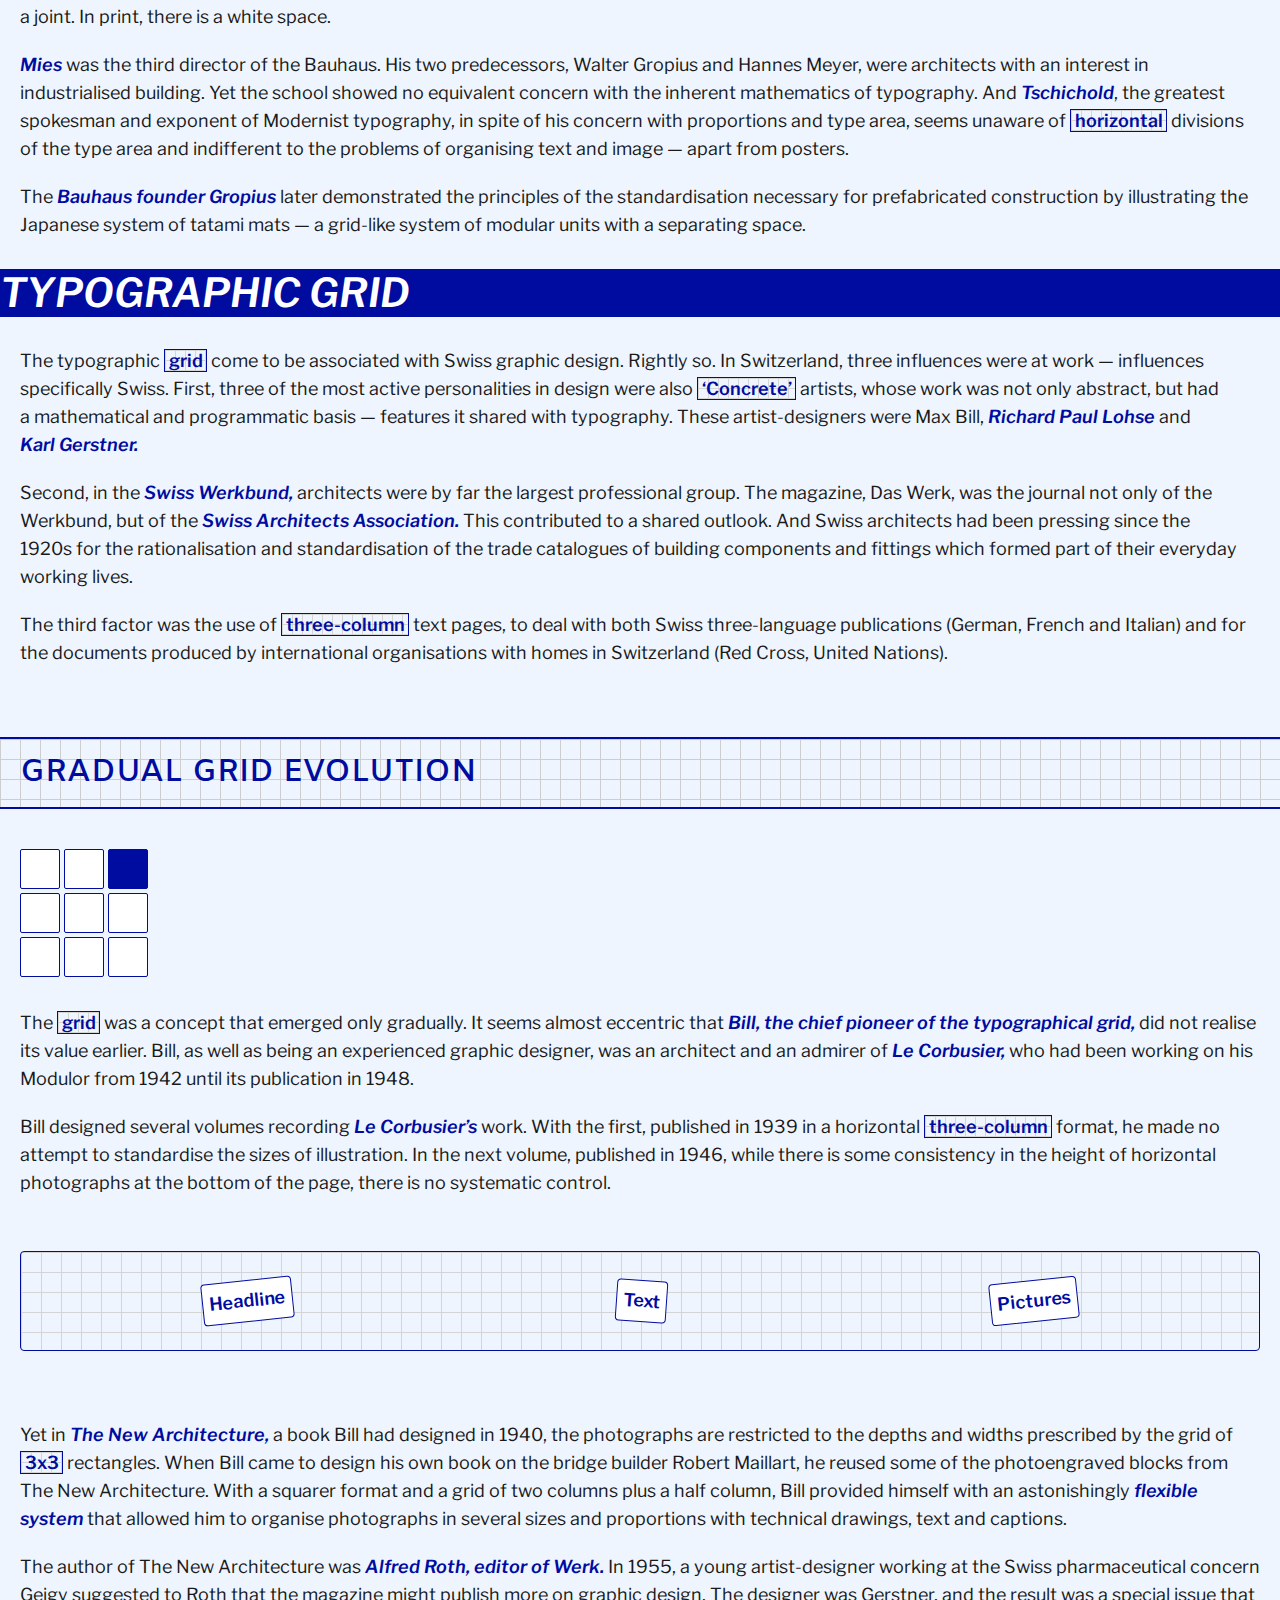
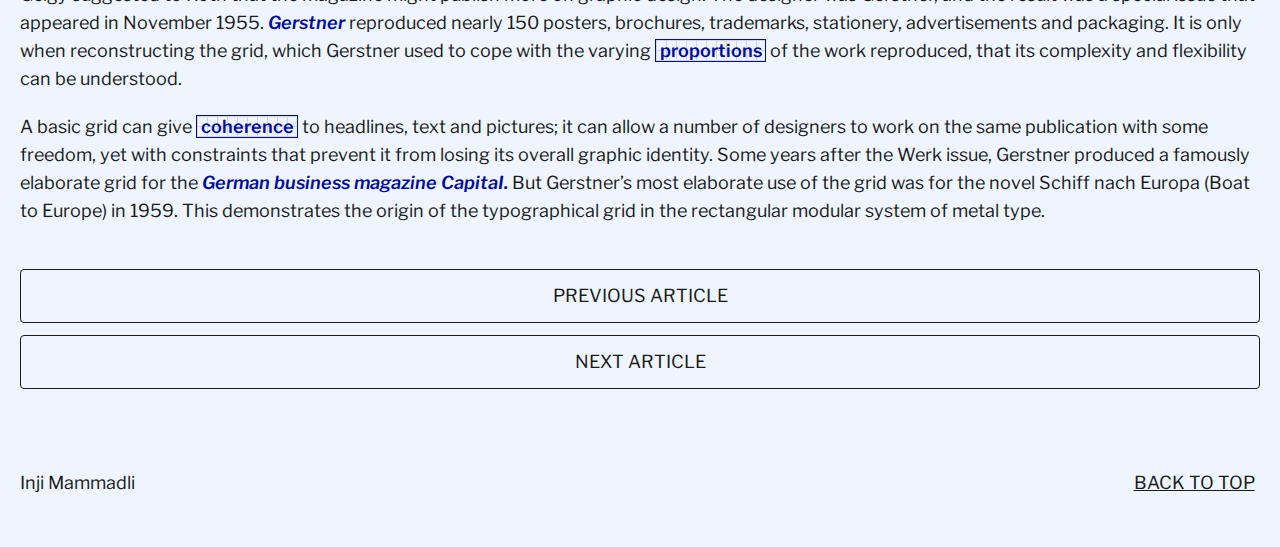
==== commit 7bf8ba6b: "finalized styles" ====
--- a/article-1/index.html
+++ b/article-1/index.html
@@ -18,7 +18,7 @@
 
 <body>
 
-	<header>
+	<header  id="top">
 
 		<nav>
 			<a class="uppercase" href="../index.html">
@@ -33,7 +33,7 @@
 			</label>
 
 			<ul>
-				<li><a href="../article-1/index.html">Article 1</a>
+				<li><a href="../article-1/index.html" class="selected">Article 1</a>
 				</li>
 				<li><a href="../article-2/index.html">Article 2</a>
 				</li>
@@ -43,7 +43,7 @@
 
 		</nav>
 
-		<h1>The Modernist <span class="special-highlight background-color-white">Grid</span></h1>
+		<h1 class="uppercase">The Modernist <span class="special-highlight background-color-white">Grid</span></h1>
 
 		<section class="uppercase author-name padding-20">
 			<p>Best Design is</p>
@@ -268,7 +268,7 @@
 
 
 			<section class="paragraph-column padding-20 ">
-				
+
 				<div class="grid-container">
 					<div class="grid-item"></div>
 					<div class="grid-item"></div>
@@ -279,7 +279,7 @@
 					<div class="grid-item"></div>
 					<div class="grid-item"></div>
 					<div class="grid-item"></div>
-				  </div>
+				</div>
 
 				<section class="     paragraph-section ">
 
@@ -304,7 +304,7 @@
 			</blockquote>
 
 			<section class="paragraph-center padding-20 ">
-			
+
 
 				<section class="     paragraph-section">
 
@@ -328,17 +328,20 @@
 		</section>
 
 
-
 	</article>
 
+	<section class="additional-footer">
+		<p class="button-secondary uppercase"><a href="../article-3/index.html">previous article</a></p>
+		<p class="button-secondary uppercase"><a href="../article-2/index.html">next article</a></p>
+	</section>
+
 	<footer class="padding-20">
-	
-			<p>Inji Mammadli</p>
-		
-		<a class="nav-text">Back to top</a>
+
+		<p>Inji Mammadli</p>
+
+		<a class="footer-link" href="#top">Back to top</a>
 	</footer>
 
-
 </body>
 
 </html>--- a/Assets/common.css
+++ b/Assets/common.css
@@ -1,6 +1,7 @@
 :root {
 	--black: #1A1A1A;
 	--bg: #f8fafc;
+	--bg-color-1:#f8fafc;
 	--dec-font: "Amiko", serif;
 	--highlight: #222222;
 	--white: #ffffff;
@@ -36,7 +37,6 @@
 
 	padding-inline: 20px;
 	width: fit-content;
-	text-transform: uppercase;
 
 	vertical-align: middle;
 	font-weight: 600;
@@ -48,6 +48,10 @@
 .nav-text{
 	text-decoration: underline;
 	text-transform: uppercase;
+}
+
+.selected{
+	font-weight: 800;
 }
 
 nav {
@@ -71,13 +75,27 @@
 		align-items: center;
 
 	}
+
 }
 
 
 nav:has(input:checked) ul {
 	top: 100%;
-}
-
+	background-color: var(--bg-color-1);
+}
+
+.additional-footer{
+	padding-inline: 20px;
+	margin-top: 44px;
+
+	.button-secondary{
+		margin-bottom: 12px;
+		padding-inline: 1rem;
+		padding-block: 12px;
+	}
+
+	cursor: pointer;
+}
 
 footer {
 	margin-top: 80px;
@@ -92,6 +110,17 @@
 		width: fit-content;
 		gap: 6px;
 		text-wrap: nowrap;
+	}
+
+	.footer-link{
+		padding-inline: 0.3rem;
+		text-decoration: underline;
+		text-transform: uppercase;
+
+		&:hover{
+			background-color: var(--main-color-1);
+			color: var(--bg-color-1);
+		}
 	}
 }
 
@@ -290,12 +319,13 @@
 
 }
 
+
 .button-secondary {
 
 	border: solid 1px var(--black);
 	border-radius: 4px;
 
-	background-color: var(--bg);
+	background-color: var(--bg-color-1);
 
 	padding-block: 8px;
 
--- a/Assets/common-responsive.css
+++ b/Assets/common-responsive.css
@@ -1,6 +1,7 @@
 
 
 @media (min-width: 1512px) {
+
 
 	/* paragraph alignment */
 
@@ -84,6 +85,15 @@
 	
 	/* padding and margins */
 
+	.additional-footer{
+		padding-inline: 0px;
+		display: flex;
+		justify-content: space-between;
+		gap: 2rem;
+		width: none;
+		margin-top: 0px;
+	}
+
 	footer{
 		margin-top: 120px;
 		margin-bottom: 50px;
--- a/article-1/style.css
+++ b/article-1/style.css
@@ -23,6 +23,7 @@
 	border-block: 2px solid var(--main-color-1);
 	color: var(--main-color-1);
 }
+
 
 
 /* decorative elements */
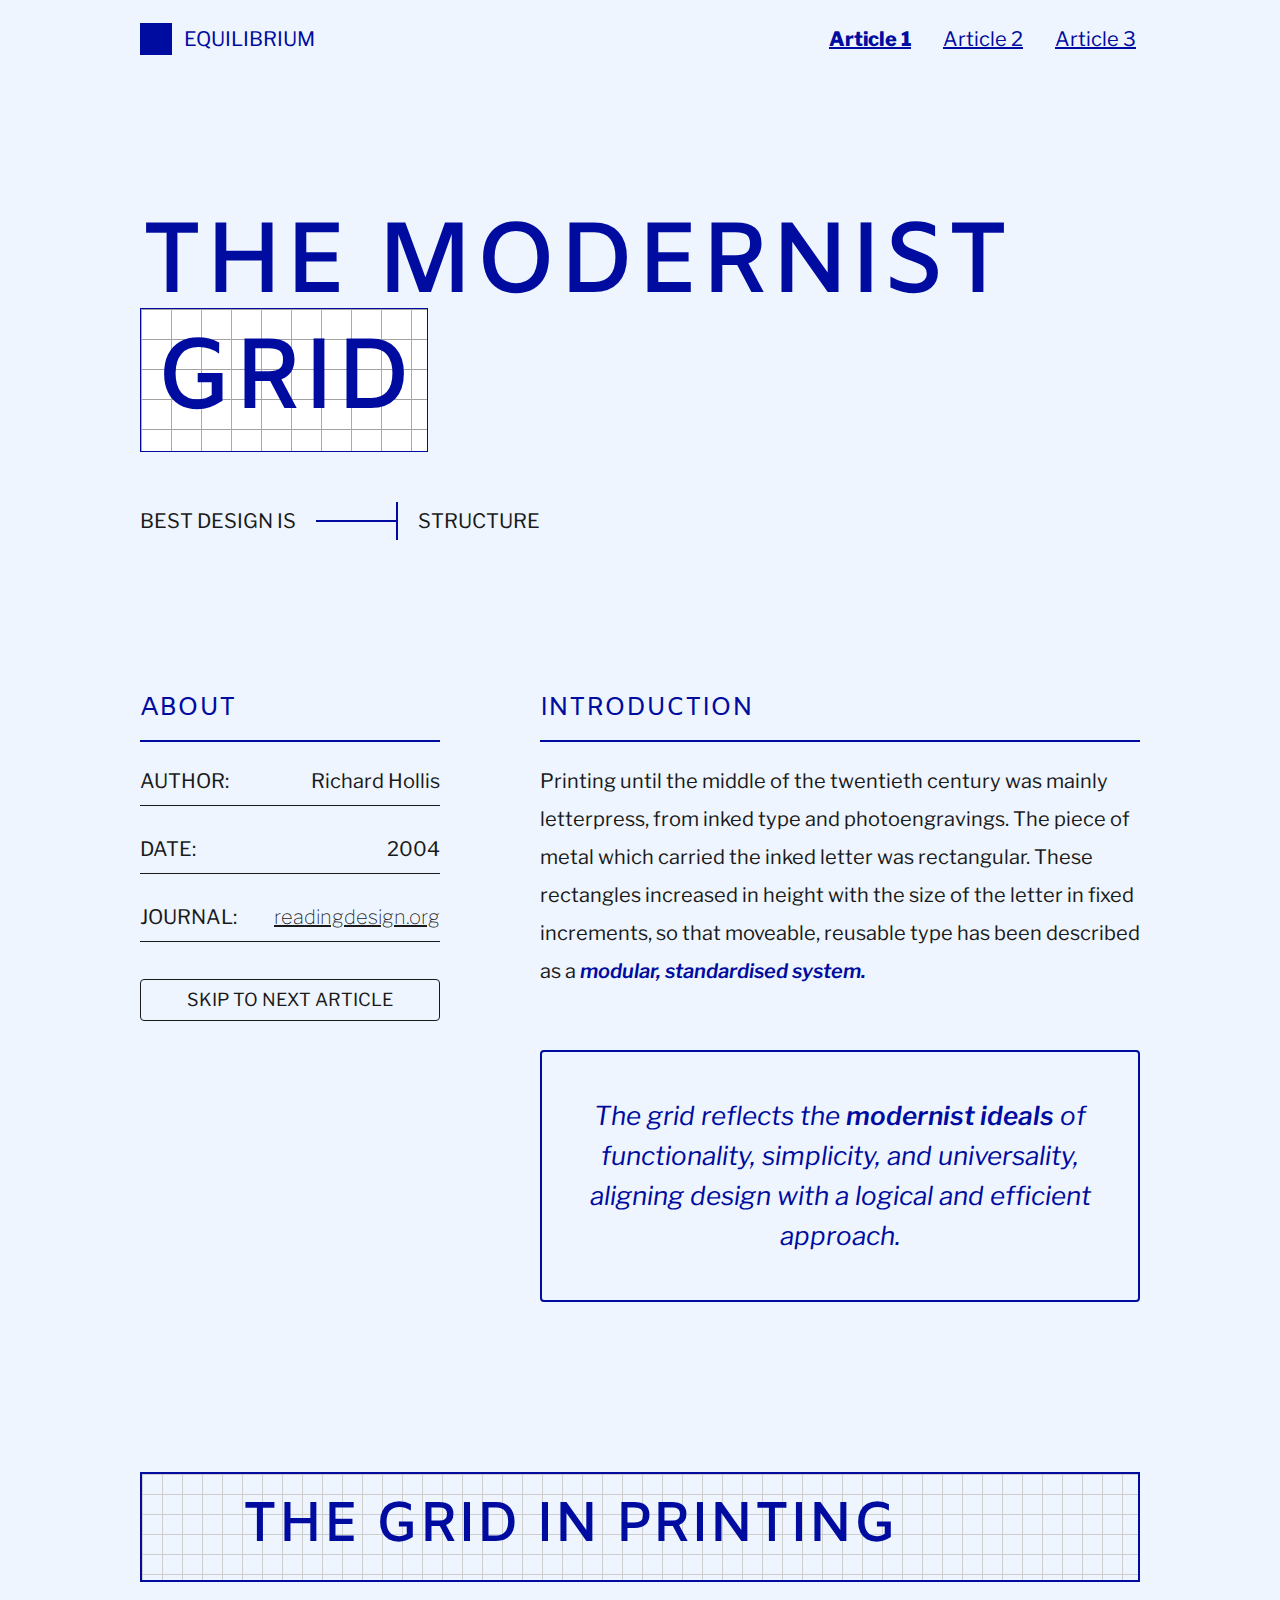
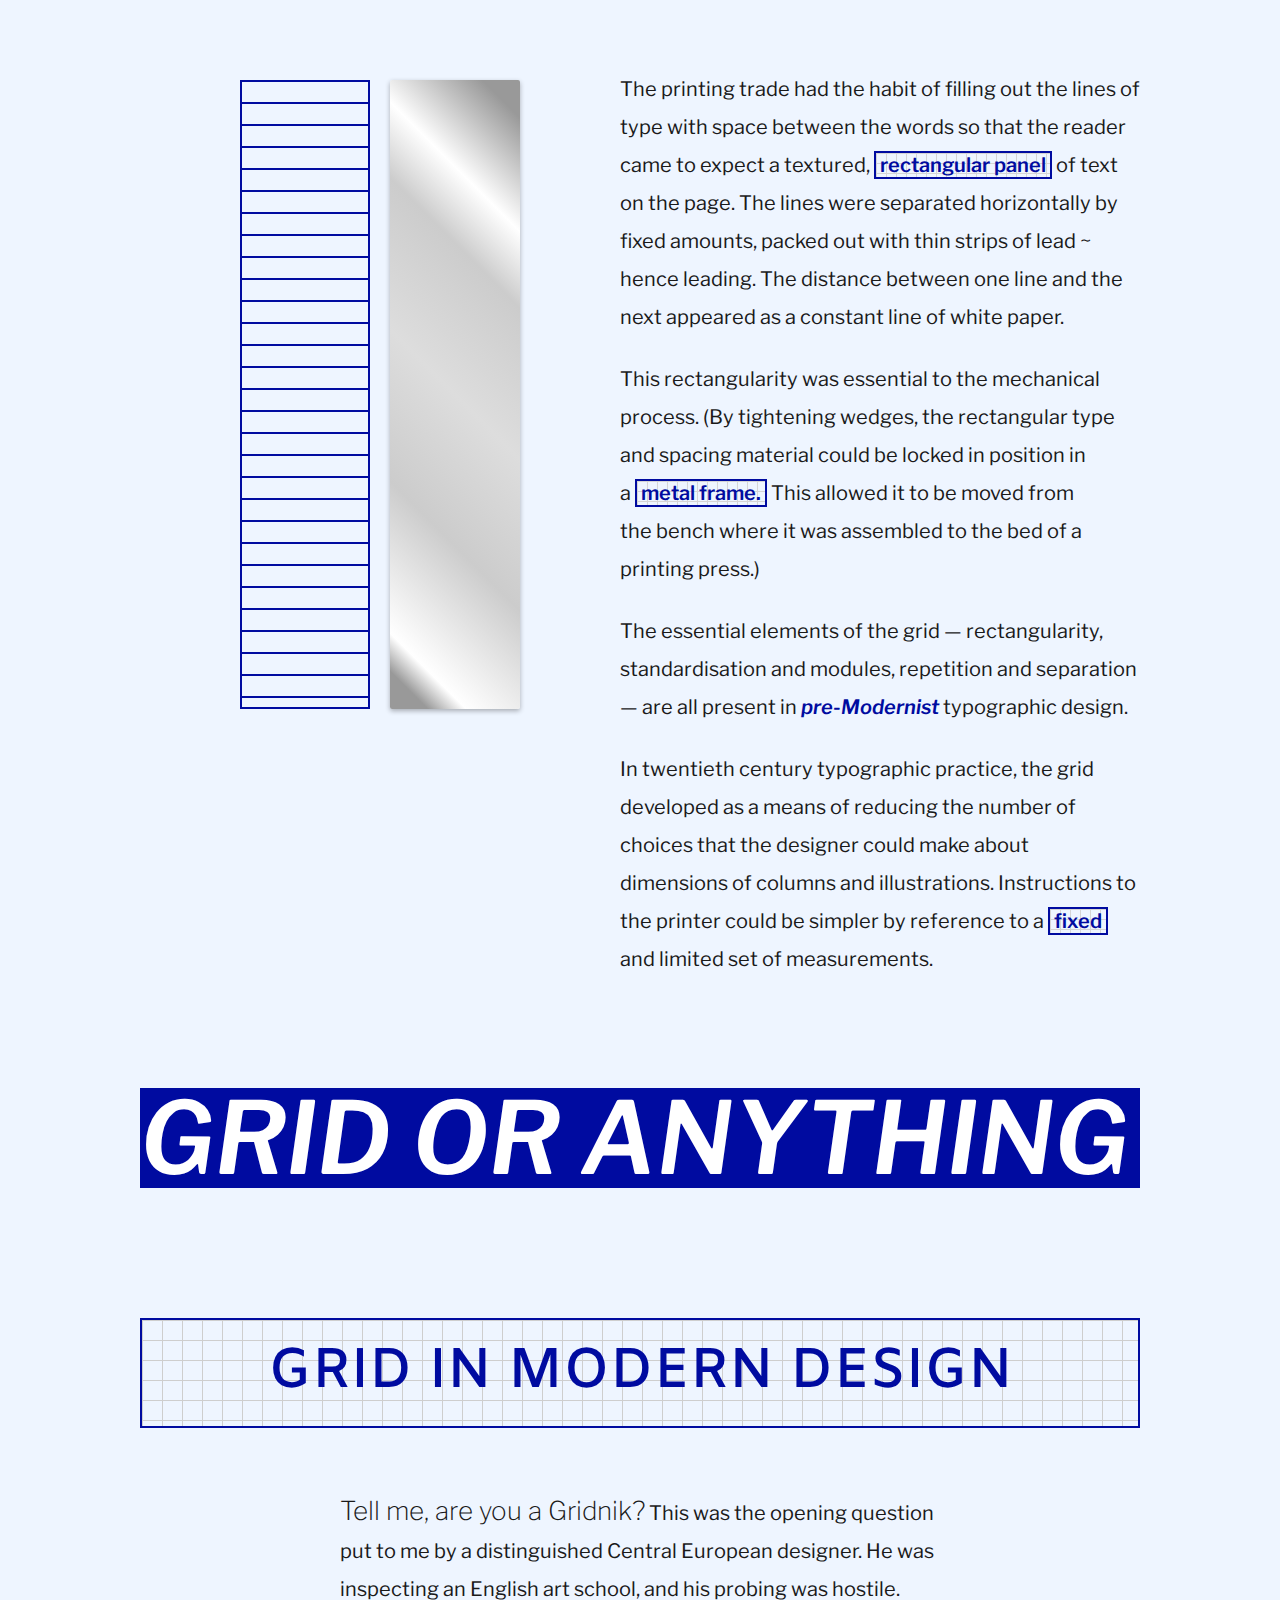
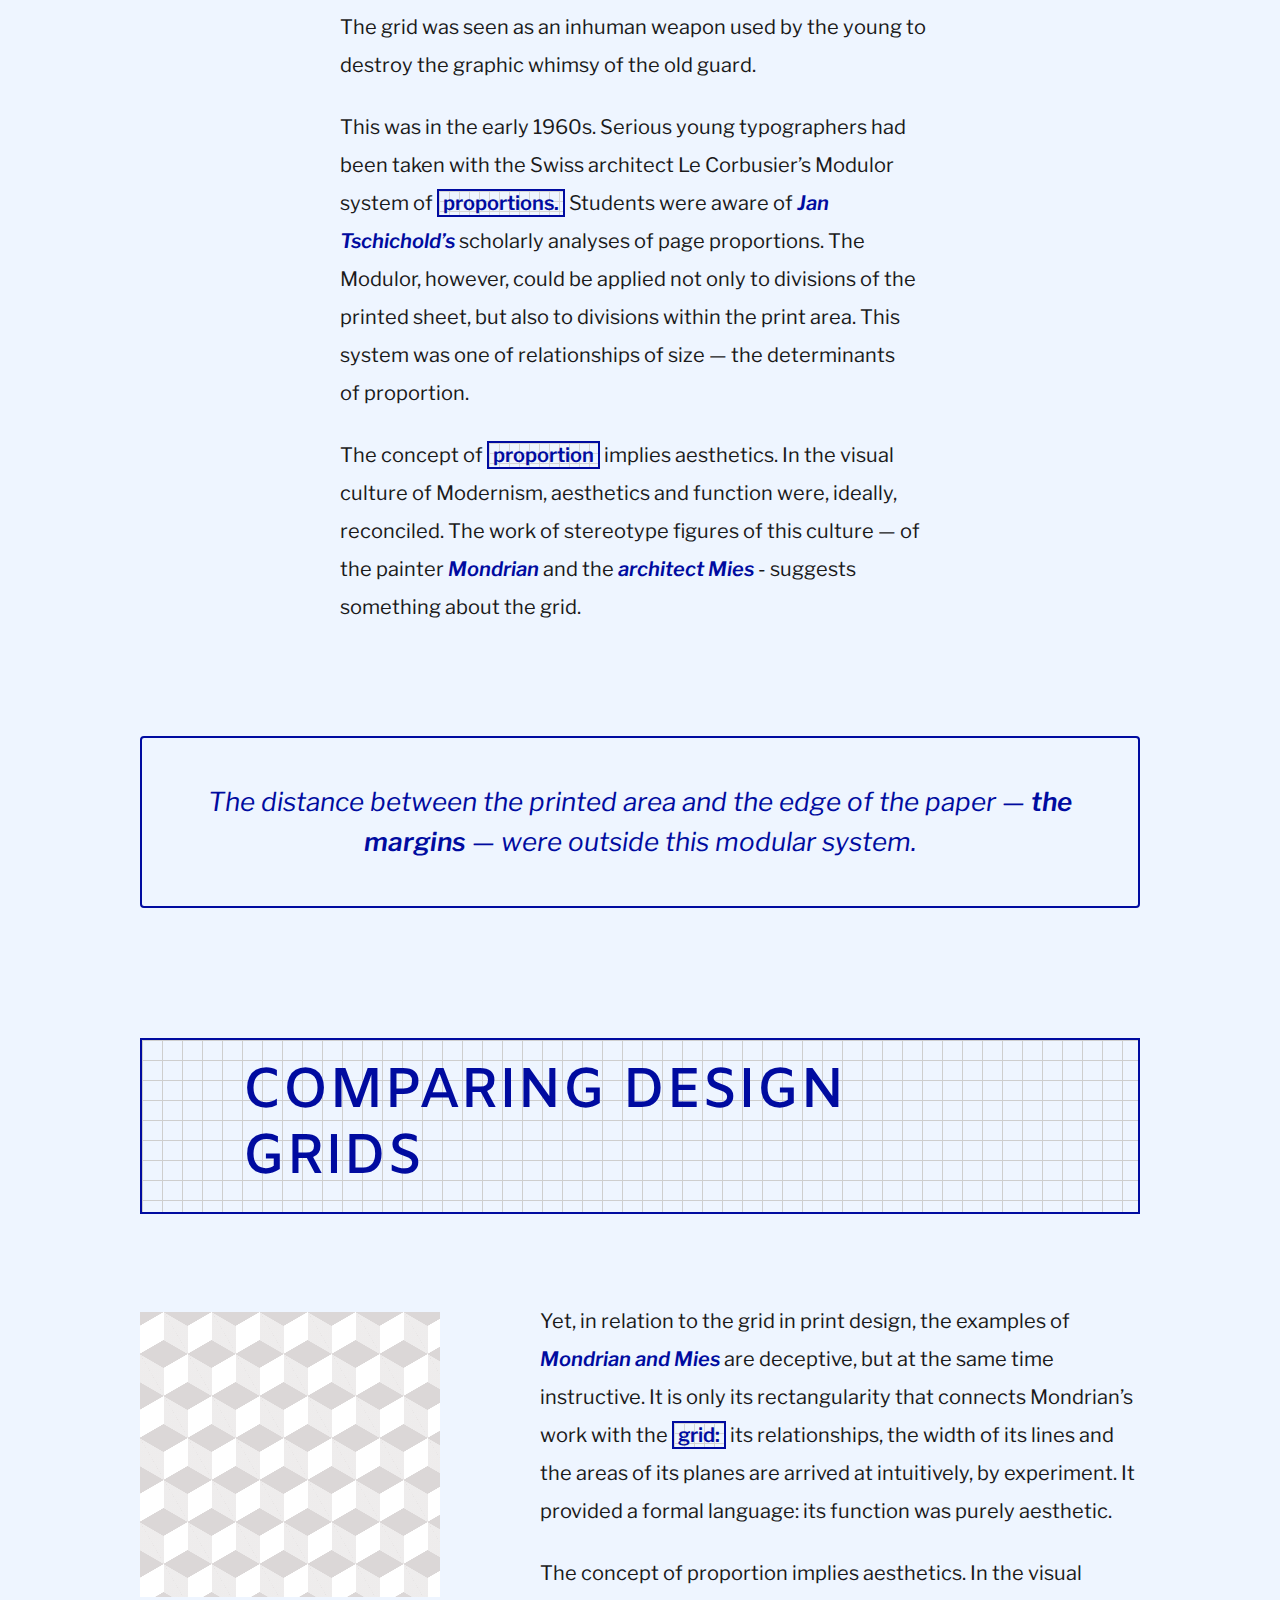
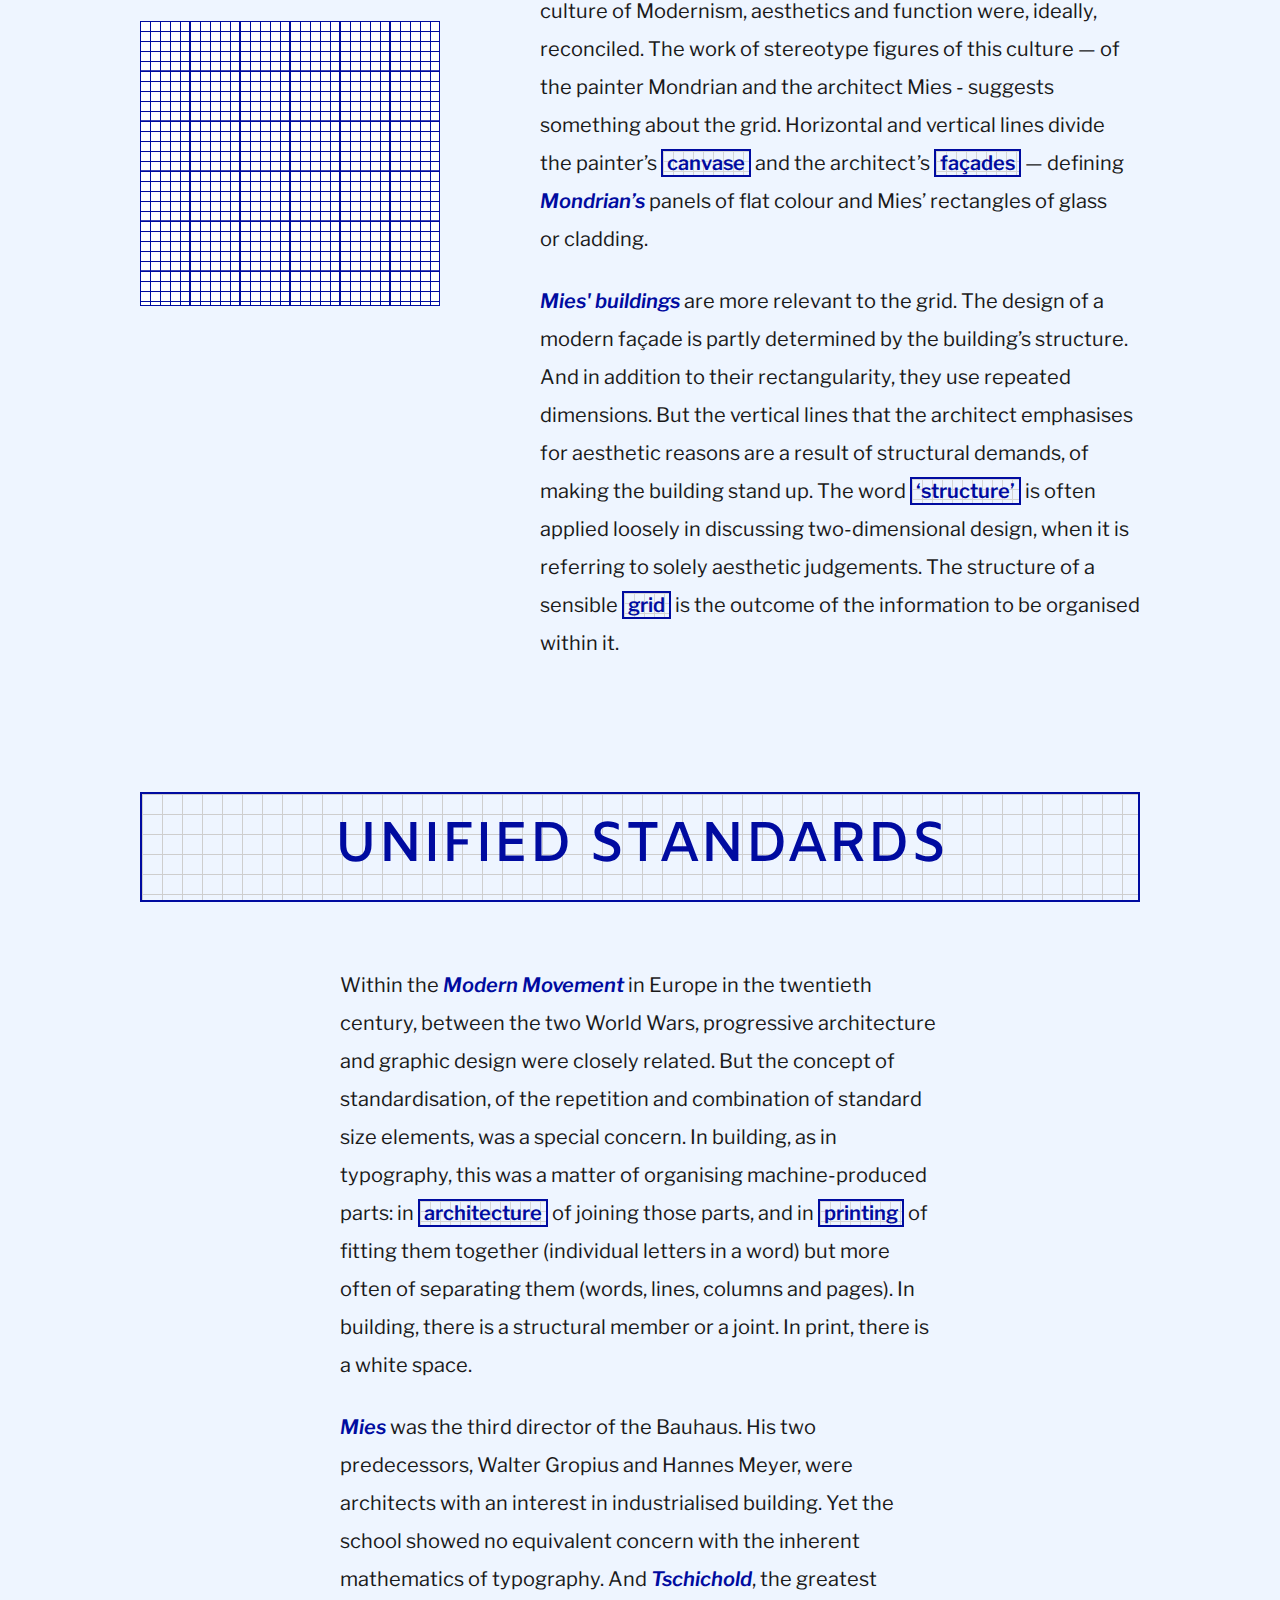
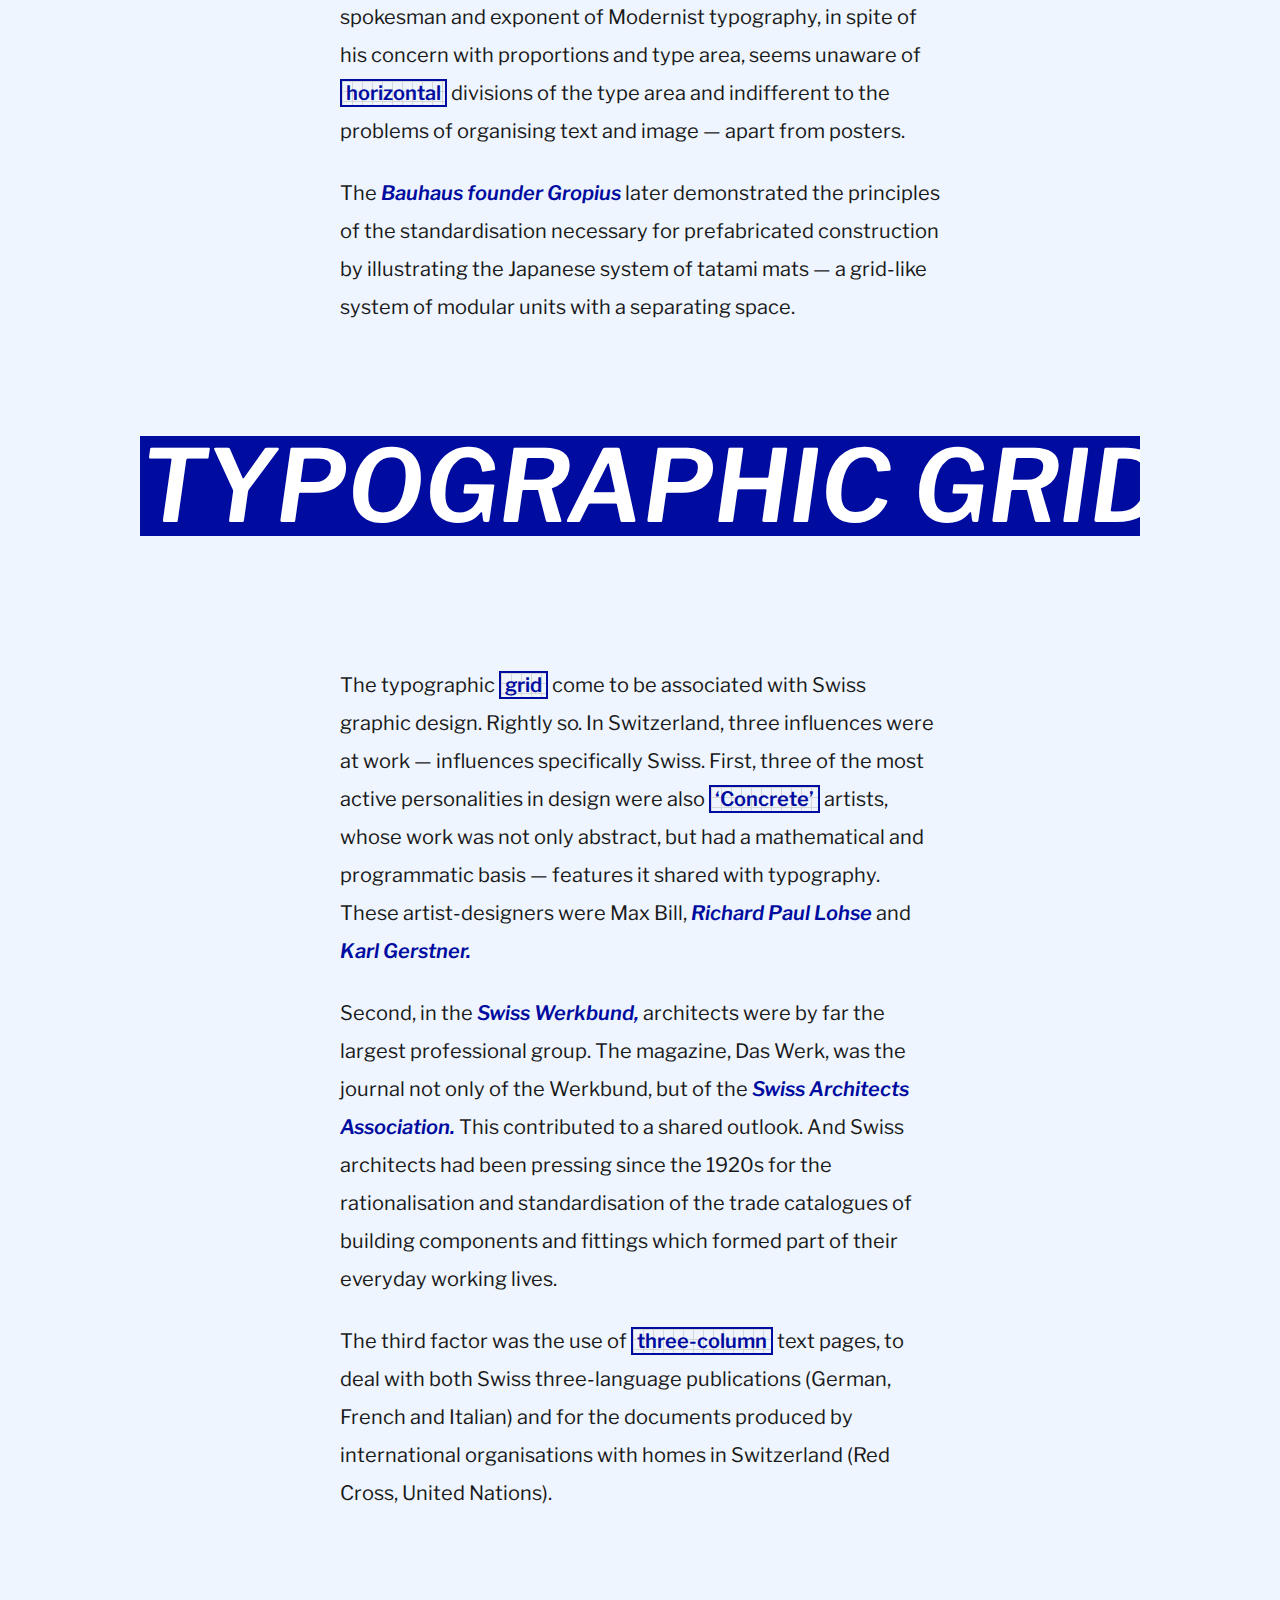
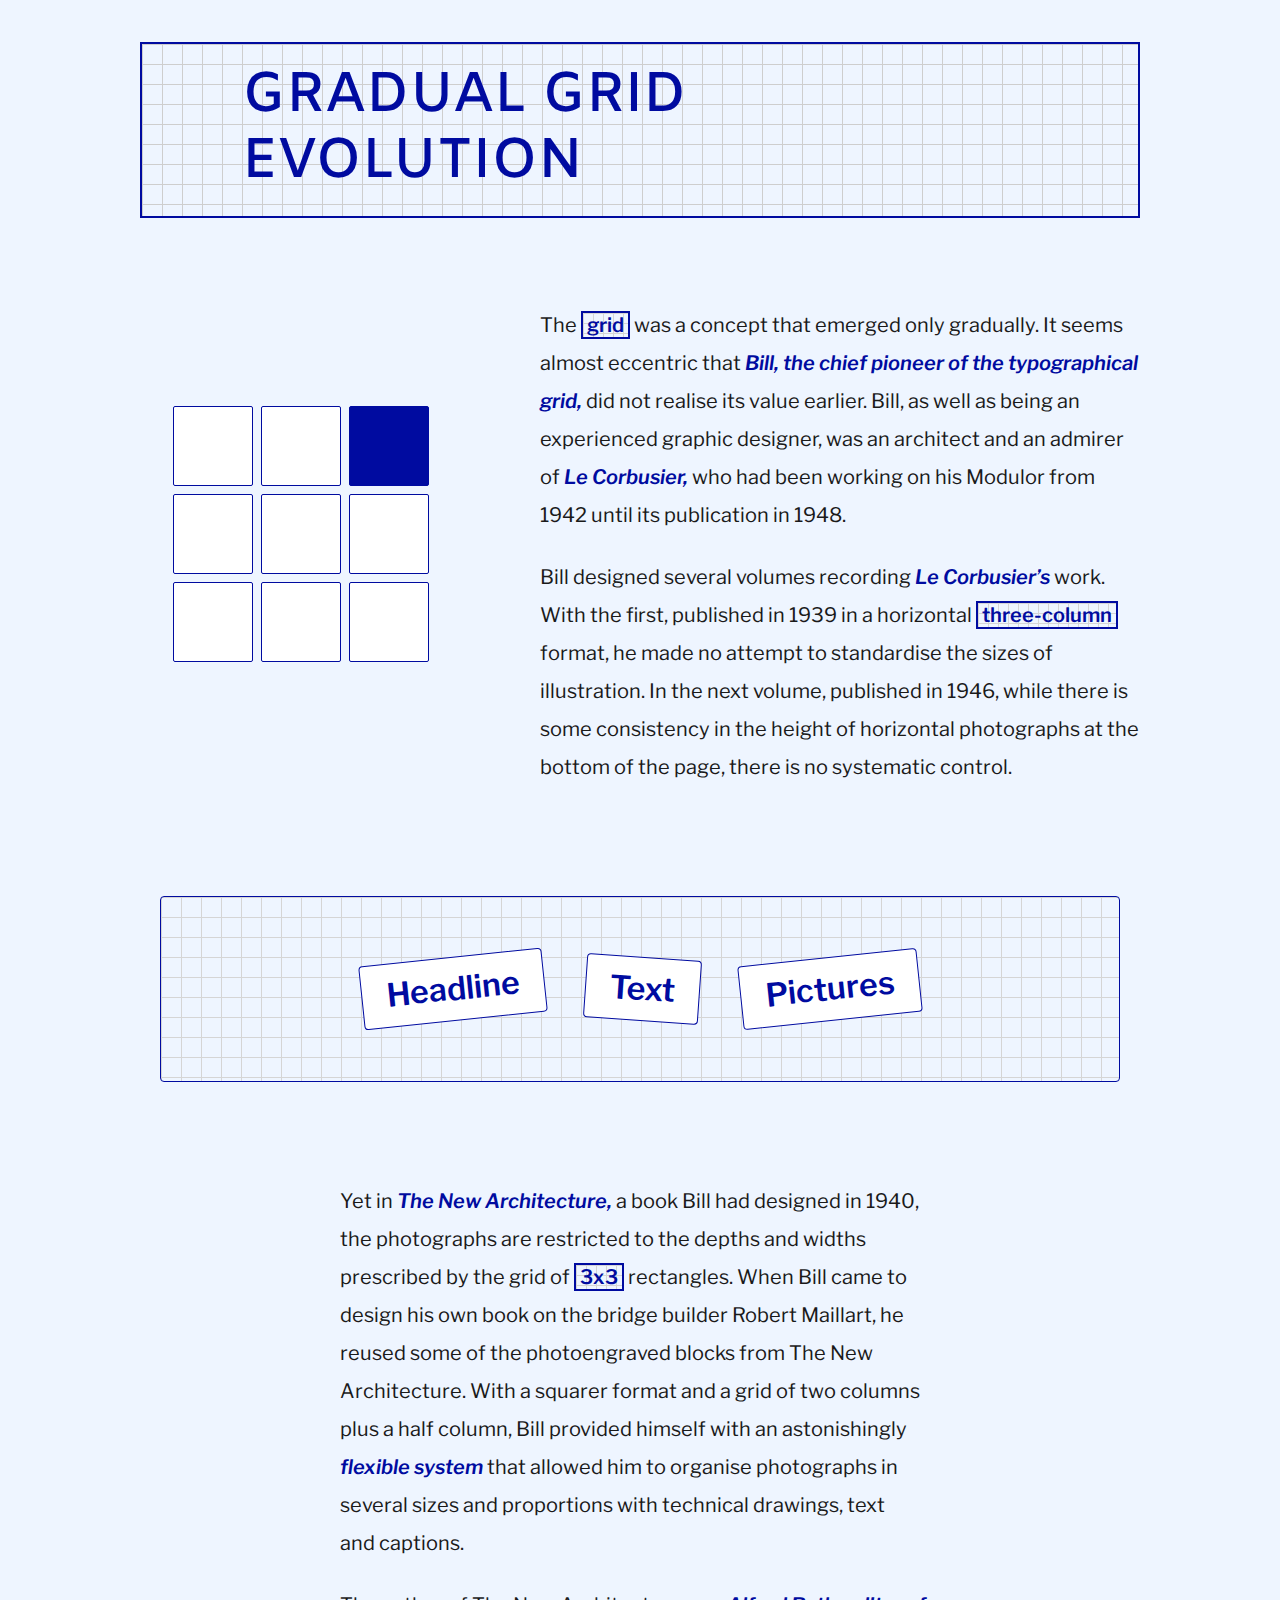
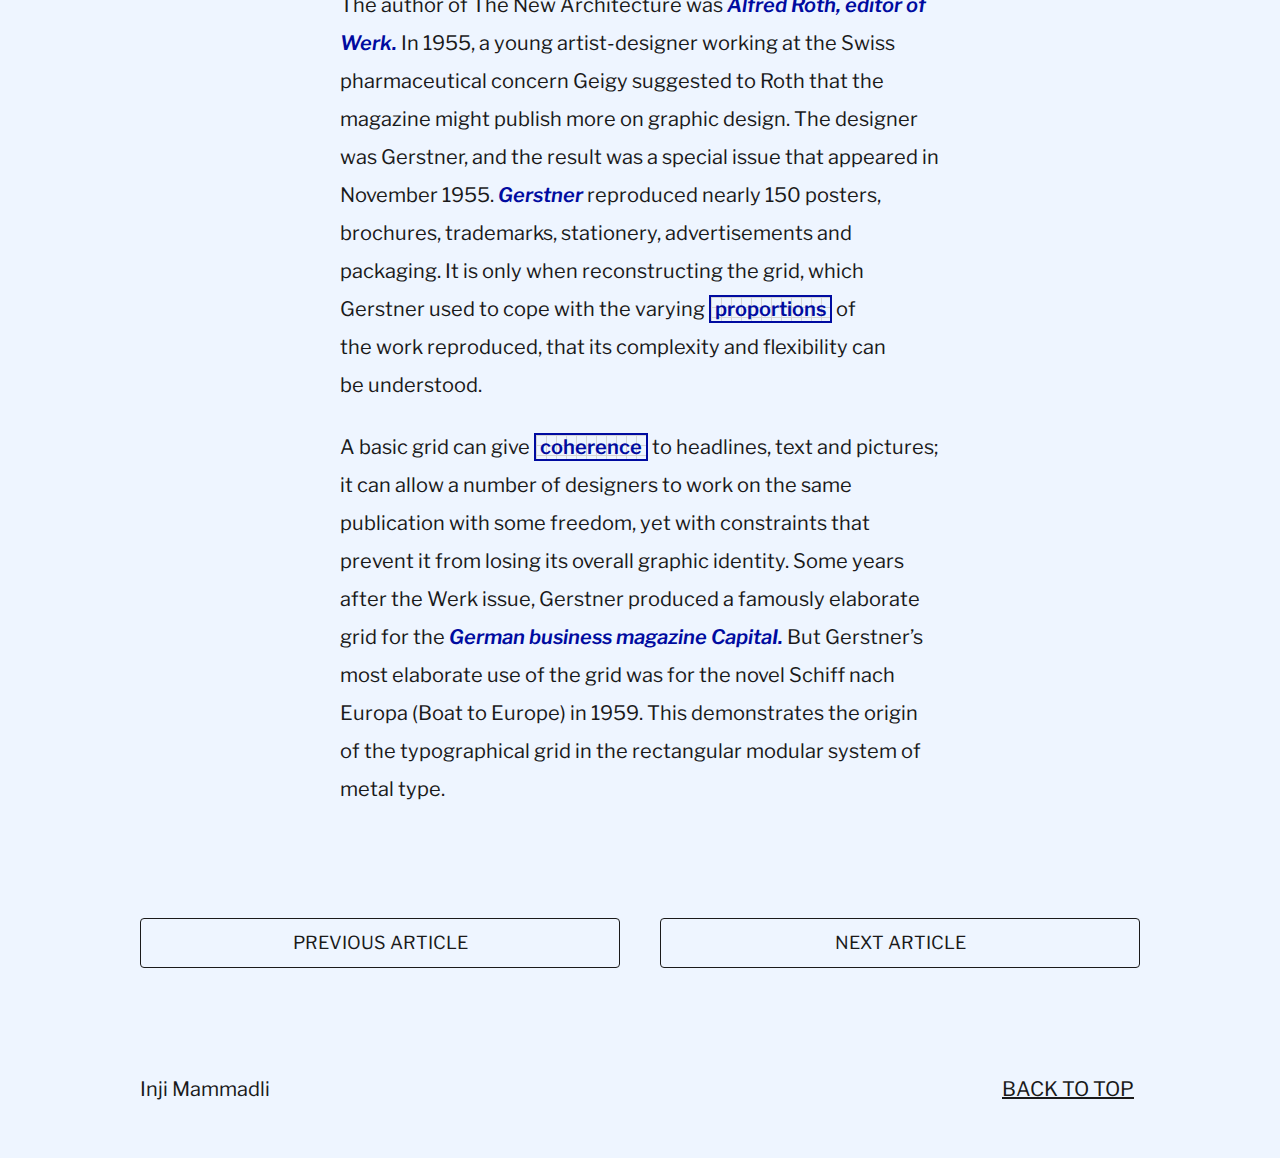
==== commit 8b5bae17: "adding responsiveness" ====
--- a/article-1/index.html
+++ b/article-1/index.html
@@ -164,9 +164,7 @@
 
 
 			<blockquote class="block-quotes margin-20">
-
 				The distance between the printed area and the edge of the paper — <span>the margins</span> — were outside this modular system.
-
 			</blockquote>
 
 		</section>
--- a/Assets/common.css
+++ b/Assets/common.css
@@ -1,12 +1,12 @@
 :root {
 	--black: #1A1A1A;
 	--bg: #f8fafc;
-	--bg-color-1:#f8fafc;
+	--bg-color-1: #f8fafc;
 	--dec-font: "Amiko", serif;
 	--highlight: #222222;
 	--white: #ffffff;
 	--highlight-sm: #000BA0;
-	--main-color-1:#1A1A1A;
+	--main-color-1: #1A1A1A;
 
 	font-size: 18px;
 	line-height: 28px;
@@ -19,8 +19,8 @@
 }
 
 article {
-	& p{
-	text-wrap: pretty;
+	& p {
+		text-wrap: pretty;
 	}
 }
 
@@ -45,12 +45,12 @@
 	margin-top: 34px;
 }
 
-.nav-text{
+.nav-text {
 	text-decoration: underline;
 	text-transform: uppercase;
 }
 
-.selected{
+.selected {
 	font-weight: 800;
 }
 
@@ -84,11 +84,11 @@
 	background-color: var(--bg-color-1);
 }
 
-.additional-footer{
+.additional-footer {
 	padding-inline: 20px;
 	margin-top: 44px;
 
-	.button-secondary{
+	.button-secondary {
 		margin-bottom: 12px;
 		padding-inline: 1rem;
 		padding-block: 12px;
@@ -112,12 +112,12 @@
 		text-wrap: nowrap;
 	}
 
-	.footer-link{
+	.footer-link {
 		padding-inline: 0.3rem;
 		text-decoration: underline;
 		text-transform: uppercase;
 
-		&:hover{
+		&:hover {
 			background-color: var(--main-color-1);
 			color: var(--bg-color-1);
 		}
@@ -138,14 +138,16 @@
 		margin-top: 20px;
 	}
 }
-.margin-top-sm{
+
+.margin-top-sm {
 	margin-top: 6px;
 }
+
 .margin-top-md {
 	margin-top: 70px;
 }
 
-.margin-20{
+.margin-20 {
 	margin-inline: 20px;
 }
 
@@ -270,14 +272,13 @@
 	width: 100%;
 	text-wrap: nowrap;
 
-	
-	&>p{
+
+	&>p {
 		width: fit-content;
 	}
 }
 
 quote {
-	
 	font-weight: 200;
 	font-size: 1.3rem;
 
@@ -290,7 +291,7 @@
 .title-2 {
 	z-index: 2;
 	margin-bottom: 40px;
-	
+
 	font-size: 32px;
 	line-height: 44px;
 
@@ -299,11 +300,8 @@
 	padding-block: 12px;
 	padding-inline: 20px;
 	border-bottom: solid 2px var(--black);
-	
 
 	font-weight: 600;
-
-
 	position: sticky;
 	top: 0;
 }
@@ -380,9 +378,9 @@
 
 .introduction {
 
-	margin-top: 54px;
-
-	padding: 20px;
+	margin-top: 64px;
+
+	padding-inline: 20px;
 }
 
 
@@ -399,12 +397,15 @@
 }
 
 
-@media (max-width: 1512px) {
+@media (max-width: 1100px) {
 	nav {
 		--height: 80px;
 		height: var(--height);
 
 		& ul {
+			display: flex;
+			flex-direction: column;
+			justify-content: center;
 			padding-inline: 20px;
 			background-color: var(--bg);
 			position: absolute;
@@ -416,12 +417,11 @@
 
 			text-align: center;
 			text-decoration: underline;
+			font-size: 1.3rem;
 
 			& li {
-				padding-block: 20px;
-				border-bottom: 1px solid var(--black);
+				padding-block: 30px;
 			}
 		}
 	}
-}
-
+}--- a/Assets/common-responsive.css
+++ b/Assets/common-responsive.css
@@ -1,7 +1,80 @@
 
 
-@media (min-width: 1512px) {
-
+@media (min-width:668px){
+	
+	.padding-20{
+		padding-inline: 100px;
+	}
+	.paragraph-section {
+		p {
+			margin-top: 30px;
+		}
+	}
+	.margin-20{
+		margin-inline: 100px;
+	}
+
+	:root {
+		font-size: 22px;
+		line-height: 38px;
+	}
+
+	h1{
+		font-size: 76px;
+		line-height: 86px;
+		margin-block: 56px;
+	}
+	
+	nav,h1,footer{
+		padding-inline: 100px;
+	}
+
+	.additional-footer,
+	.title-2,
+	.about,
+	.introduction {
+		padding-inline: 100px;
+	}
+
+	.title-2{
+		font-size: 54px;
+		line-height: 66px;
+		padding-block: 20px;
+		margin-bottom: 64px;
+	}
+
+	.animated-banner {
+
+		font-size: 80px;
+		line-height: 60px;
+		
+		margin-block: 100px;
+	
+	}
+
+
+
+}
+
+
+@media (min-width:1100px){
+
+	:root {
+		font-size: 20px;
+		line-height: 38px;
+	}
+
+	body {
+		max-width: 1000px;
+		margin-inline: auto;
+	}
+
+	.padding-20 {
+		padding: 0px;
+	}
+	.margin-20{
+		margin-inline: 0px;
+	}
 
 	/* paragraph alignment */
 
@@ -14,8 +87,8 @@
 		flex-direction: row;
 
 
-		margin-top: 40px;
-		margin-bottom: 150px;
+		margin-top: 30px;
+		margin-bottom: 110px;
 
 		&>section {
 
@@ -26,8 +99,8 @@
 	}
 
 	.paragraph-center {
-		margin-top: 80px;
-		margin-bottom: 150px;
+		margin-top: 50px;
+		margin-bottom: 110px;
 
 		&>section {
 
@@ -44,7 +117,15 @@
 		margin-inline: 0px;
 	}
 
+	.padding-20 {
+		padding: 0px;
+	}
+
 	.margin-top-sm{
+		margin-top: 110px;
+	}
+
+	.margin-top-md {
 		margin-top: 130px;
 	}
 
@@ -52,9 +133,9 @@
 		display: flex;
 		justify-content: space-between;
 		width: 100%;
-		gap: 70px;
-
-		margin-top: 130px;
+		gap: 50px;
+
+		margin-top: 150px;
 
 	}
 
@@ -95,7 +176,7 @@
 	}
 
 	footer{
-		margin-top: 120px;
+		margin-top: 90px;
 		margin-bottom: 50px;
 	}
 
@@ -112,13 +193,162 @@
 
 	}
 
-	.padding-20 {
-		padding: 0px;
+
+	/* paragraph width */
+
+	.paragraph-section {
+		p {
+			margin-top: 24px;
+		}
+	}
+
+	.p-size-xs {
+		max-width: 630px;
+	}
+
+	.p-size-m {
+		max-width: 840px;
+	}
+
+
+	.about {
+		width: 30%;
+		padding: 0px;
+		margin: 0px;
+
+		& li {
+			padding-bottom: 5px;
+			padding-top: 0px;
+
+		}
+
+		&>ul {
+			gap: 24px;
+
+			margin-bottom: 37px;
+		}
+
+	}
+
+	.introduction {
+		width: 60%;
+		margin: 0px;
+		padding: 0px;
+	}
+
+	.author-name {
+		width: 40%;
+	}
+
+
+	/* titles, text sizes */
+
+	h1 {
+		font-size: 100px;
+		line-height: 116px;
+	}
+
+	.title-2 {
+		font-size: 56px;
+		line-height: 66px;
+		font-weight: 600;
+		padding-block: 20px;
+
+	}
+
+
+	.h2-landing-sm {
+
+		border-bottom: 2px solid var(--black);
+
+		font-size: 26px;
+		line-height: 38px;
+
+	}
+
+	.button-secondary {
+
+		width: 100%;
+		font-size: 18px;
+		line-height: 24px;
+
+	}
+
+
+	/* decorative */
+
+	.animated-banner {
+
+		font-size: 100px;
+		line-height: 80px;
+		
+		margin-bottom: 130px;
+	
+		width: 100%;
+		overflow: hidden;
+	
+	}
+	
+
+}
+
+
+@media (min-width: 1440px) {
+
+	:root {
+		font-size: 22px;
+		line-height: 40px;
+	}
+
+	body {
+		max-width: 1300px;
+		margin-inline: auto;
+	}
+
+	/* paragraph alignment */
+
+
+	.paragraph-column {
+		margin-top: 40px;
+		margin-bottom: 150px;
+
+	}
+
+	.paragraph-center {
+		margin-top: 80px;
+		margin-bottom: 150px;
+	}
+
+
+	/* web only */
+
+	.margin-top-sm{
+		margin-top: 130px;
 	}
 
 	.margin-top-md {
 		margin-top: 170px;
 	}
+
+	.two-column-style {
+		gap: 70px;
+
+		margin-top: 170px;
+
+	}
+
+	.title-2 {
+		font-size: 70px;
+		line-height: 80px;
+		padding-block: 24px;
+
+	}
+	
+	/* padding and margins */
+	footer{
+		margin-top: 120px;
+	}
+
 
 	/* paragraph width */
 
@@ -128,74 +358,14 @@
 		}
 	}
 
-	.p-size-xs {
-		max-width: 630px;
-	}
-
-	.p-size-m {
-		max-width: 840px;
-	}
-	
-	body {
-		max-width: 1300px;
-		margin-inline: auto;
-	}
-
-
-	.about {
-		width: 30%;
-		padding: 0px;
-		margin: 0px;
-
-		& li {
-			padding-bottom: 5px;
-			padding-top: 0px;
-
-		}
-
-		&>ul {
-			gap: 24px;
-
-			margin-bottom: 37px;
-		}
-
-	}
-
-	.introduction {
-		width: 60%;
-		margin: 0px;
-		padding: 0px;
-	}
-
-	.author-name {
-		width: 40%;
-	}
 
 
 	/* titles, text sizes */
 
-	h1 {
-		font-size: 100px;
-		line-height: 116px;
-	}
-
-	.title-2 {
-		font-size: 70px;
-		line-height: 80px;
-		font-weight: 600;
-		padding-block: 24px;
-
-	}
-
-
-	:root {
-		font-size: 22px;
-		line-height: 40px;
-	}
+
 
 	.h2-landing-sm {
 
-		border-bottom: 2px solid var(--black);
 		padding-bottom: 18px;
 
 		font-size: 32px;
@@ -205,28 +375,5 @@
 
 	}
 
-	.button-secondary {
-
-		width: 100%;
-		font-size: 18px;
-		line-height: 24px;
-
-	}
-
-
-	/* decorative */
-
-	.animated-banner {
-
-		font-size: 100px;
-		line-height: 80px;
-		
-	
-		margin-bottom: 130px;
-	
-		width: 100%;
-		overflow: hidden;
-	
-	}
 	
 }--- a/article-1/style.css
+++ b/article-1/style.css
@@ -2,24 +2,24 @@
 	--grid-bg: #D5D5D5;
 	--title2-bg: #CECECE;
 	--highlight-sm: #000BA0;
-	--main-color-1:#000BA0;
-	--bg-color-1:#EEF5FF;
+	--main-color-1: #000BA0;
+	--bg-color-1: #EEF5FF;
 
 	background-color: var(--bg-color-1);
 }
 
 
 
-h1{
+h1 {
 	color: var(--main-color-1);
 }
 
-.h2-landing-sm{
+.h2-landing-sm {
 	color: var(--main-color-1);
 	border-color: var(--main-color-1);
 }
 
-.title-2{
+.title-2 {
 	border-block: 2px solid var(--main-color-1);
 	color: var(--main-color-1);
 }
@@ -106,8 +106,6 @@
 
 	&>:nth-child(1) {
 
-		
-
 		width: 50%;
 		height: 70px;
 
@@ -123,7 +121,7 @@
 
 
 .grid-container {
-	
+
 	margin-bottom: 32px;
 
 	display: grid;
@@ -194,7 +192,7 @@
 .block-quotes {
 
 	width: fit-content;
-	max-width: 1100px;
+	max-width: 1000px;
 	text-align: center;
 
 
@@ -260,116 +258,74 @@
 		linear-gradient(to bottom, var(--title2-bg) 1px, transparent 1px);
 }
 
-.background-color-white{
+.background-color-white {
 	background-color: var(--white);
 }
 
-
-
-
-
-
-@media (min-width: 1512px) {
-
-	.title-2{
-		border: 2px solid var(--main-color-1);
-	}
-
-	/* div decorations */
+@media (min-width:668px) {
+
+	.block-quotes {
+		max-width: 600px;
+	}
+
+	.margin-20 {
+		margin-inline: 100px;
+	}
 
 	.div-1 {
-		display: flex;
-		flex-direction: row;
-		justify-content: space-between;
-
-		margin-top: 44px;
-
-
-		gap: 30px;
+		margin-inline: 100px;
+		margin-block: 44px;
+
+		gap: 20px;
 
 		&>:nth-child(2) {
-			width: 200px;
-			height: 70%;
+			width: 50%;
+			height: 200px;
 		}
 
 		&>:nth-child(1) {
-			width: 200px;
-			height: 70%;
+			width: 50%;
+			height: 200px;
 		}
 	}
 
 
 	.div-2 {
-
-		flex-direction: column;
-		margin-top: 44px;
+		gap: 20px;
+		margin-block: 44px;
+		&>:nth-child(2) {
+			height: 200px;
+		}
+		&>:nth-child(1) {
+			height: 200px;
+		}
+	}
+
+	.grid-container {
+		margin-inline: auto;
+		margin-block: 44px;
 		width: 30%;
-		margin-inline: 0px;
-		gap:24px;
-
-		&>:nth-child(2) {
-		
-
-			height: 30%;
-			width: 100%;
-
-		}
-
-		&>:nth-child(1) {
-
-			width: 100%;
-
-			height: 30%;
-		}
-	}
-
-
-	.grid-container {
-		margin:auto;
-		width: 30%;
-
 		display: grid;
-		grid-template-columns: repeat(3, 100px);
+		grid-template-columns: repeat(3, 60px);
 		grid-gap: 8px;
-
 	}
 
 	.grid-item {
-
-		height: 100px;
-
-	}
-
-
-	.special-highlight {
-		display: inline;
-		width: fit-content;
-		padding-inline: 14px;
-
-		background-size: 30px 30px;
-		background-image:
-			linear-gradient(to right, rgb(170, 170, 170) 1px, transparent 1px),
-			linear-gradient(to bottom, rgb(162, 162, 162) 1px, transparent 1px);
-
-
-	}
-
-	.text-highlight {
-		border: 2px solid var(--main-color-1);
+		height: 60px;
 	}
 
 	.block-quotes {
 		margin-inline: auto;
 		font-size: 26px;
-		line-height: 40px;
-
-		padding: 44px;
-		margin-block: 75px;
+		line-height: 36px;
+
+		padding: 34px;
+		margin-block: 60px;
 	}
 
 	.floating-quotes {
 
-		margin-bottom: 130px;
+		margin-bottom: 100px;
 
 		justify-content: center;
 		gap: 2rem;
@@ -382,4 +338,173 @@
 			padding-inline: 24px;
 		}
 	}
+
+}
+
+
+@media (min-width: 1100px) {
+	.title-2 {
+		border: 2px solid var(--main-color-1);
+	}
+
+	/* div decorations */
+
+	.div-1 {
+		display: flex;
+		flex-direction: row;
+		justify-content: space-between;
+
+		margin-top: 34px;
+		margin-bottom: 0px;
+
+
+		gap: 20px;
+
+		&>:nth-child(2) {
+			width: 130px;
+			height: 70%;
+		}
+
+		&>:nth-child(1) {
+			width: 130px;
+			height: 70%;
+		}
+	}
+
+
+	.div-2 {
+
+		flex-direction: column;
+		margin-top: 34px;
+		width: 30%;
+		margin-inline: 0px;
+		gap: 24px;
+		margin-bottom: 0px;
+
+		&>:nth-child(2) {
+
+
+			height: 30%;
+			width: 100%;
+
+		}
+
+		&>:nth-child(1) {
+
+			width: 100%;
+
+			height: 30%;
+		}
+	}
+
+
+	.grid-container {
+		margin: auto;
+
+		width: 30%;
+		display: grid;
+		grid-template-columns: repeat(3, 80px);
+		grid-gap: 8px;
+
+	}
+
+	.grid-item {
+
+		height: 80px;
+
+	}
+
+
+	.special-highlight {
+		display: inline;
+		width: fit-content;
+		padding-inline: 14px;
+
+		background-size: 30px 30px;
+		background-image:
+			linear-gradient(to right, rgb(170, 170, 170) 1px, transparent 1px),
+			linear-gradient(to bottom, rgb(162, 162, 162) 1px, transparent 1px);
+
+
+	}
+
+	.text-highlight {
+		border: 2px solid var(--main-color-1);
+	}
+
+	.block-quotes {
+		margin-inline: auto;
+		max-width: 1000px;
+		font-size: 26px;
+		line-height: 40px;
+
+		padding: 44px;
+		margin-block: 60px;
+	}
+
+	.floating-quotes {
+
+		margin-bottom: 100px;
+
+		justify-content: center;
+		gap: 2rem;
+		font-size: 32px;
+		line-height: 50px;
+		padding-block: 60px;
+
+
+		&>p {
+			padding-inline: 24px;
+		}
+	}
+}
+
+
+
+@media (min-width: 1440px) {
+
+
+
+	.div-1 {
+
+		margin-top: 44px;
+		gap: 30px;
+		
+
+		&>:nth-child(2) {
+			width: 200px;
+
+		}
+
+		&>:nth-child(1) {
+			width: 200px;
+		}
+	}
+
+
+	.div-2 {
+		margin-top: 44px;
+	}
+
+
+	.grid-container {
+
+		grid-template-columns: repeat(3, 100px);
+
+	}
+
+	.grid-item {
+		height: 100px;
+	}
+
+
+
+	.block-quotes {
+		margin-block: 75px;
+		max-width: 1300px;
+	}
+
+	.floating-quotes {
+		margin-bottom: 130px;
+	}
 }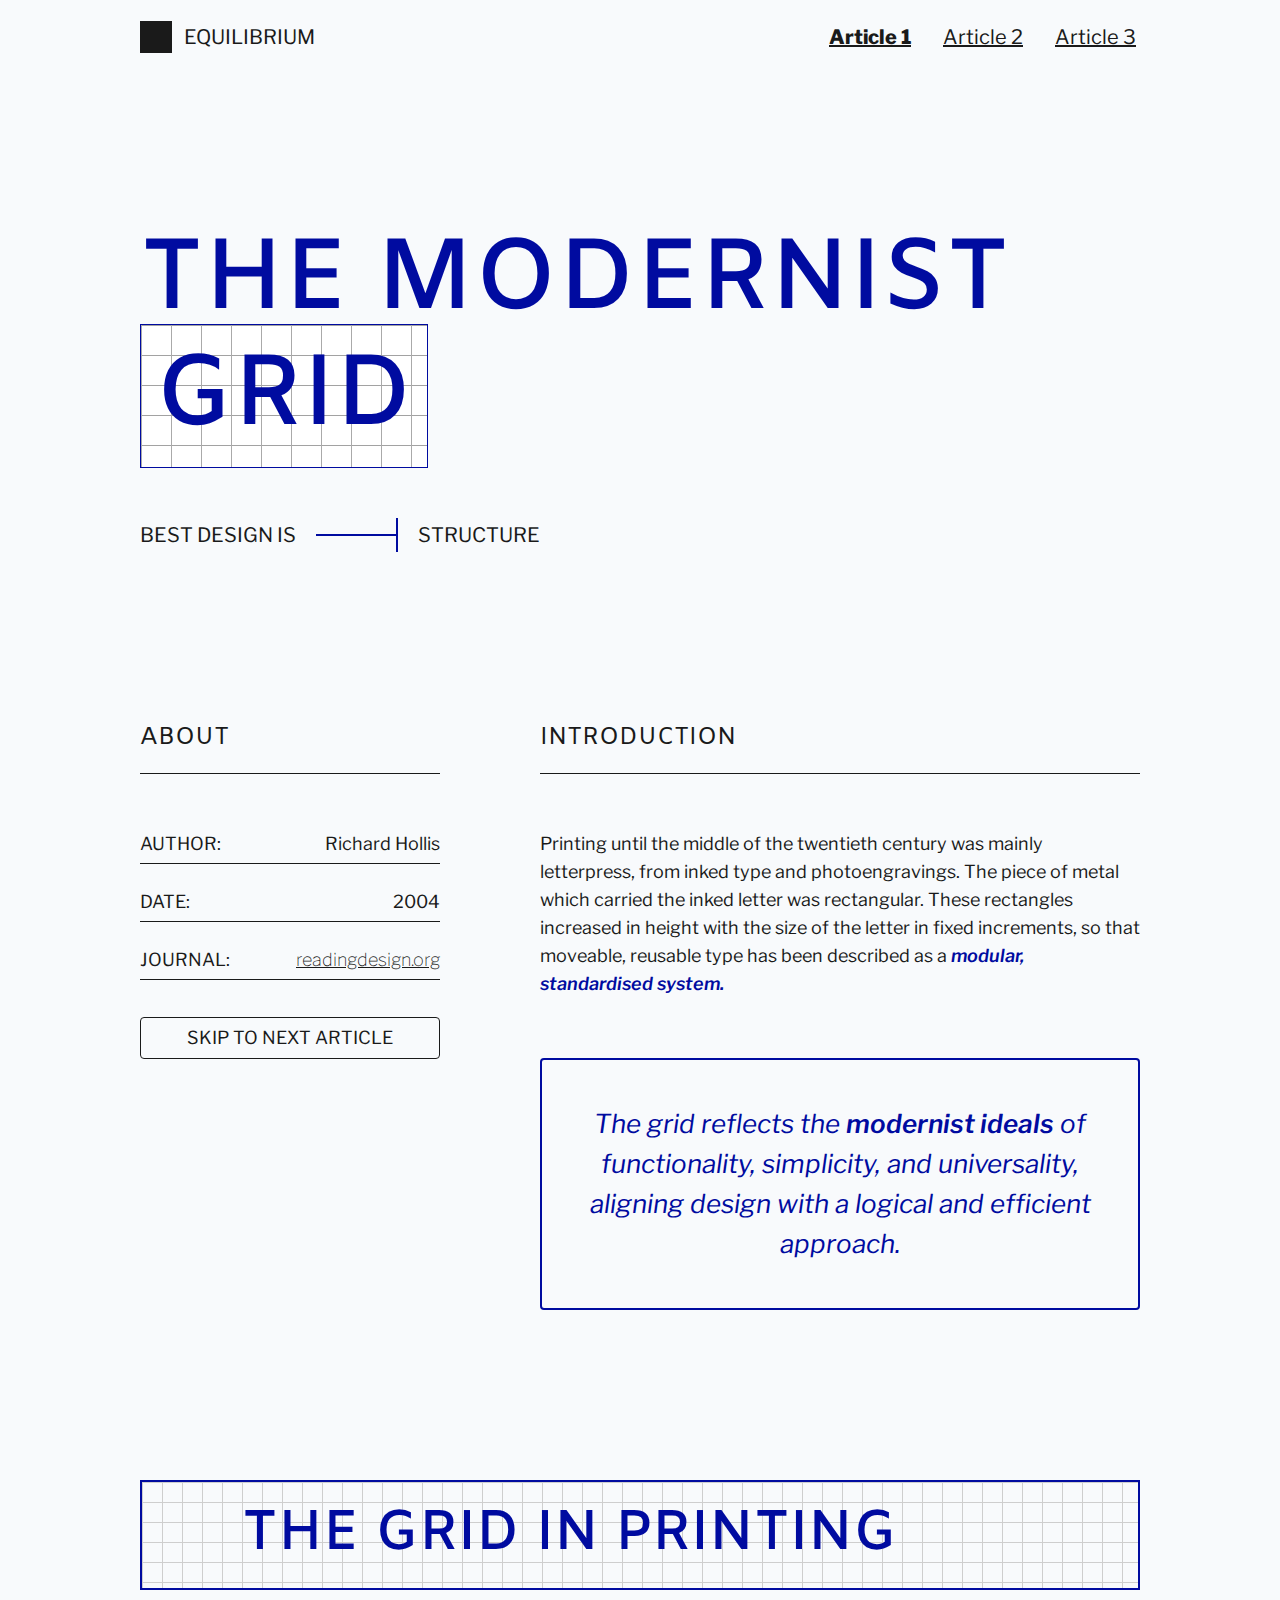
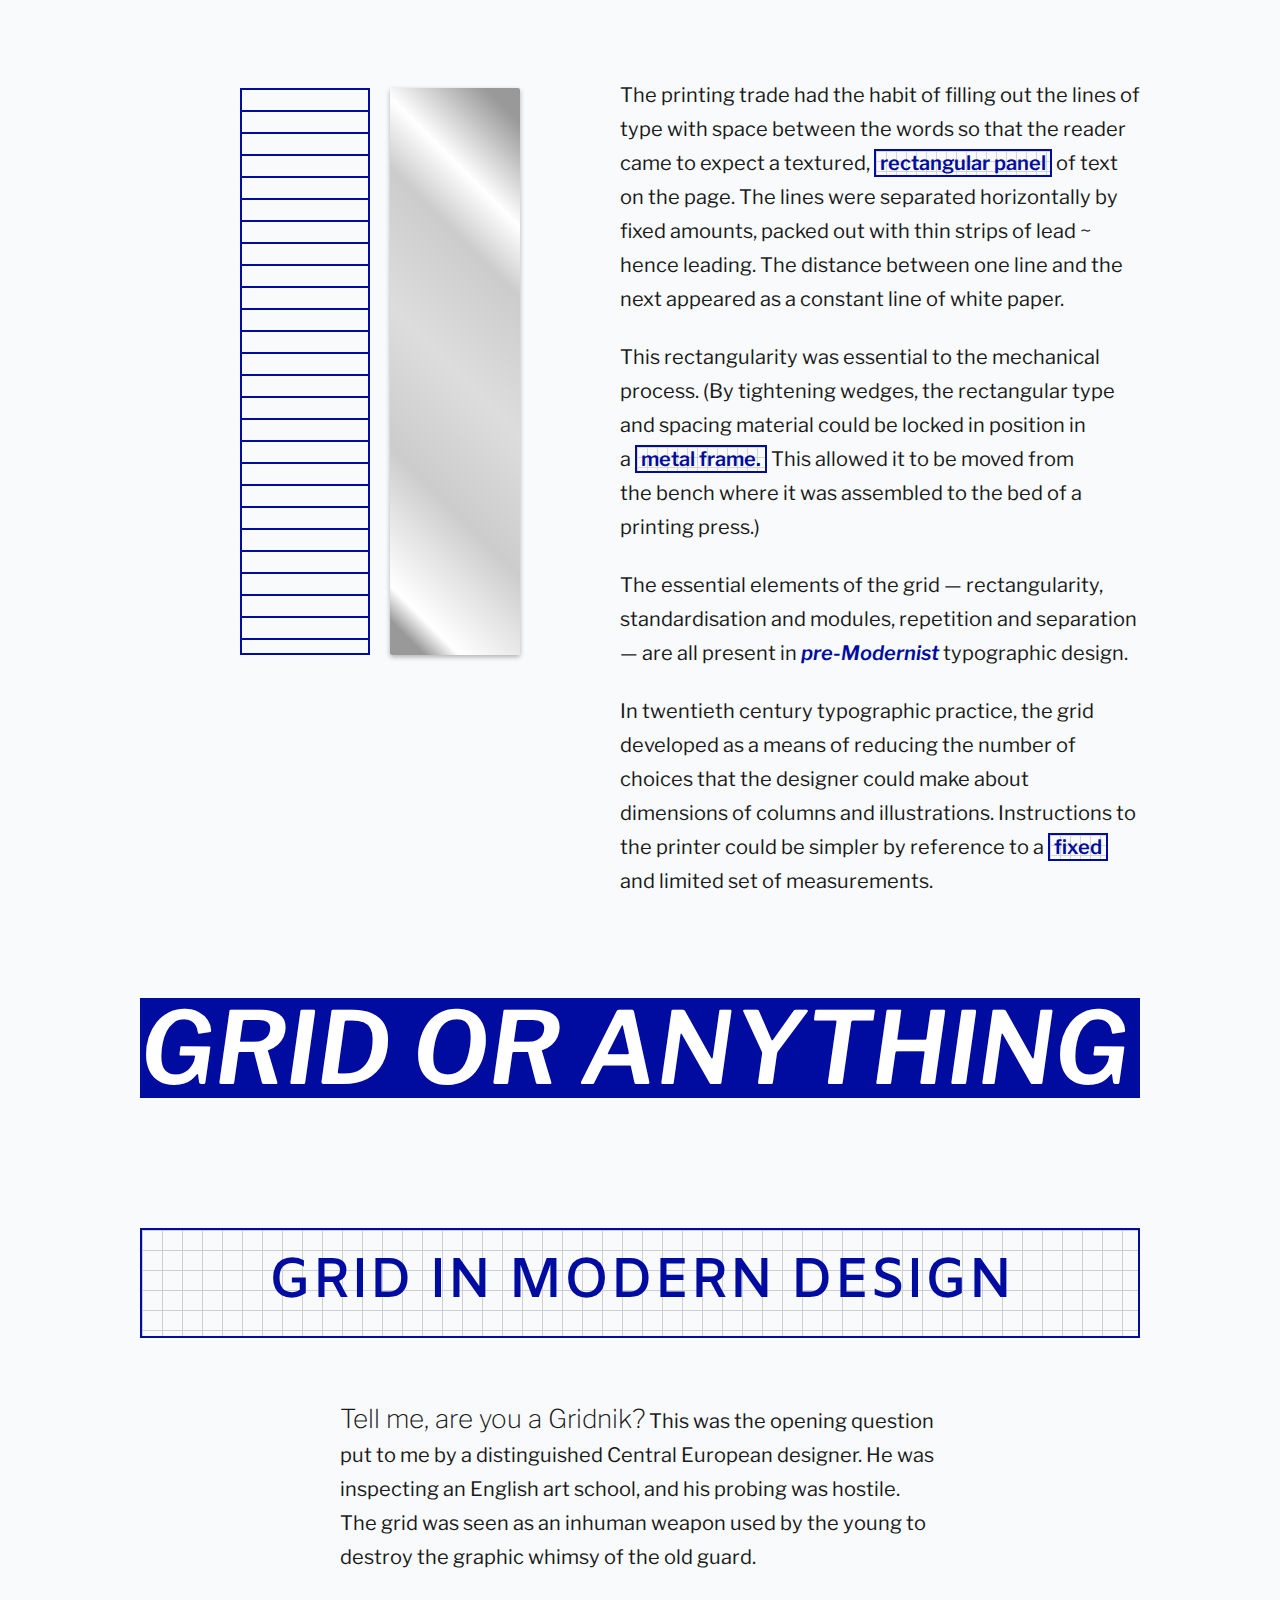
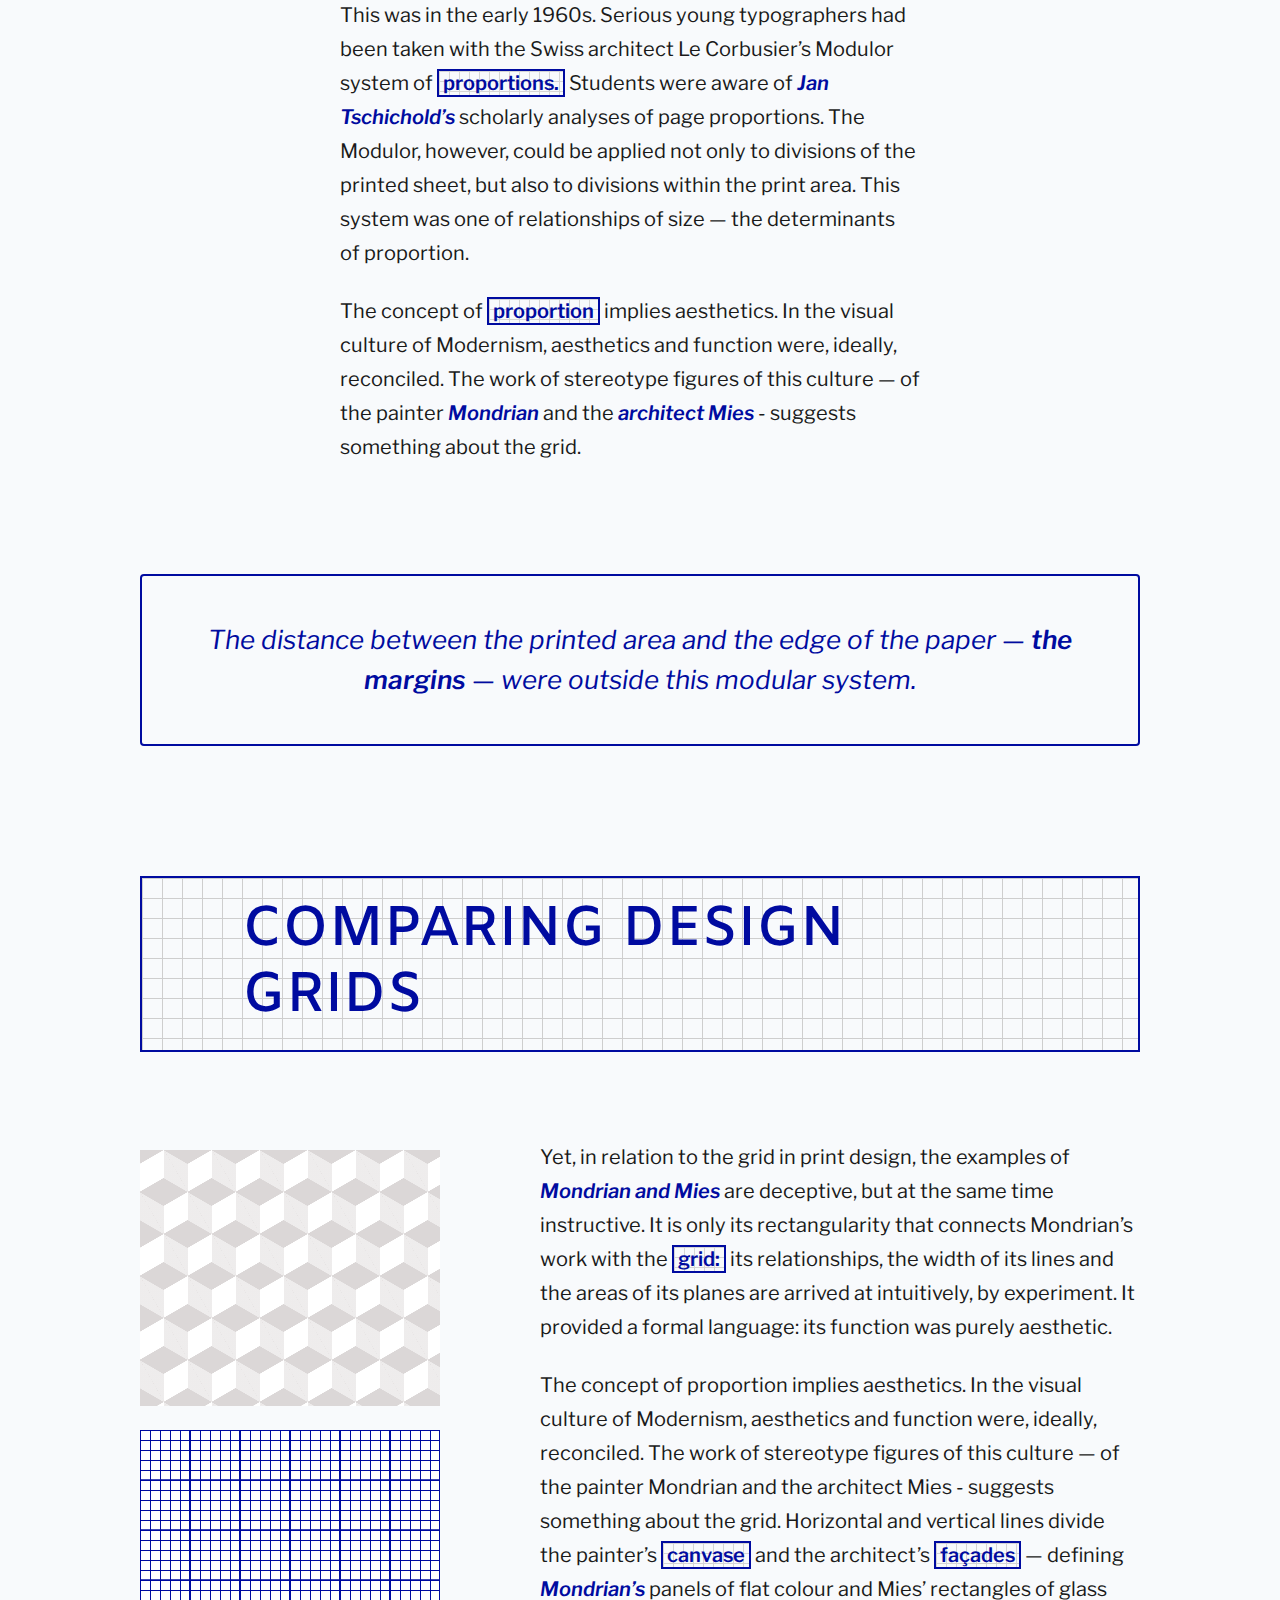
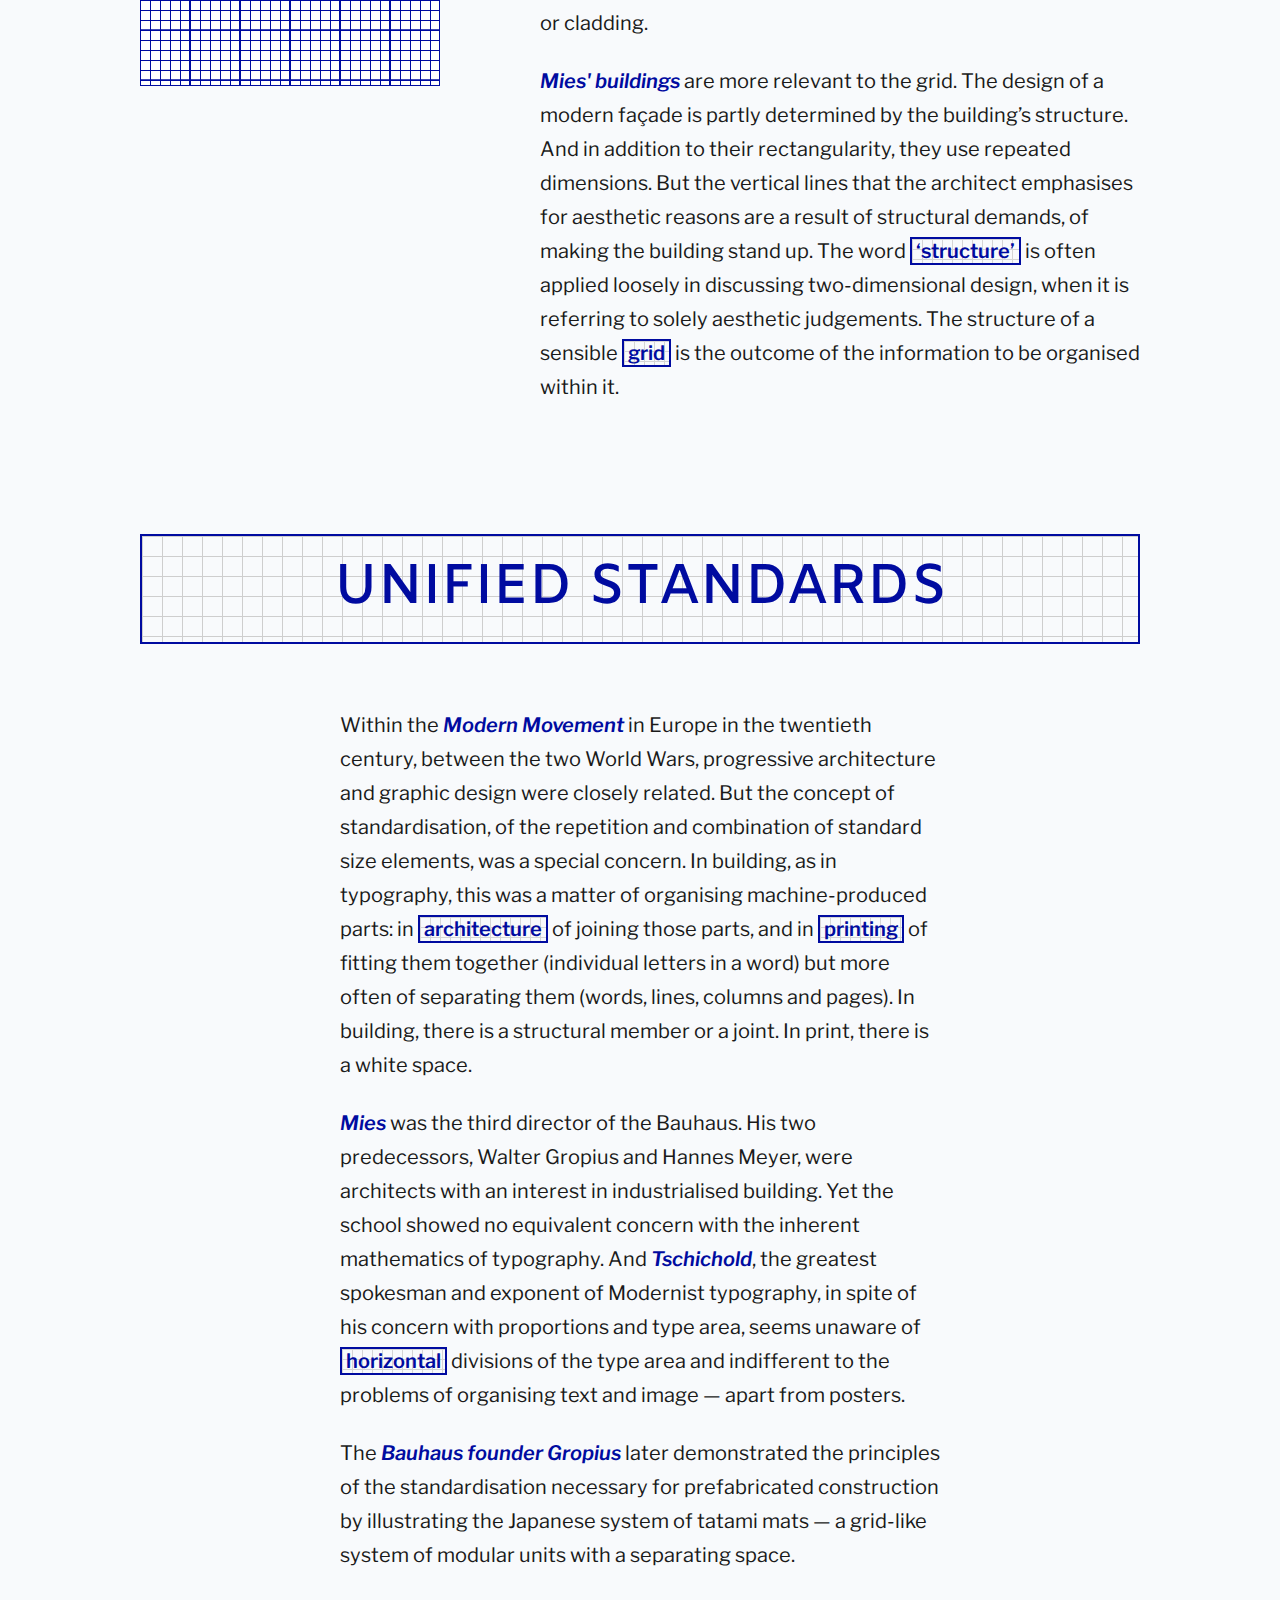
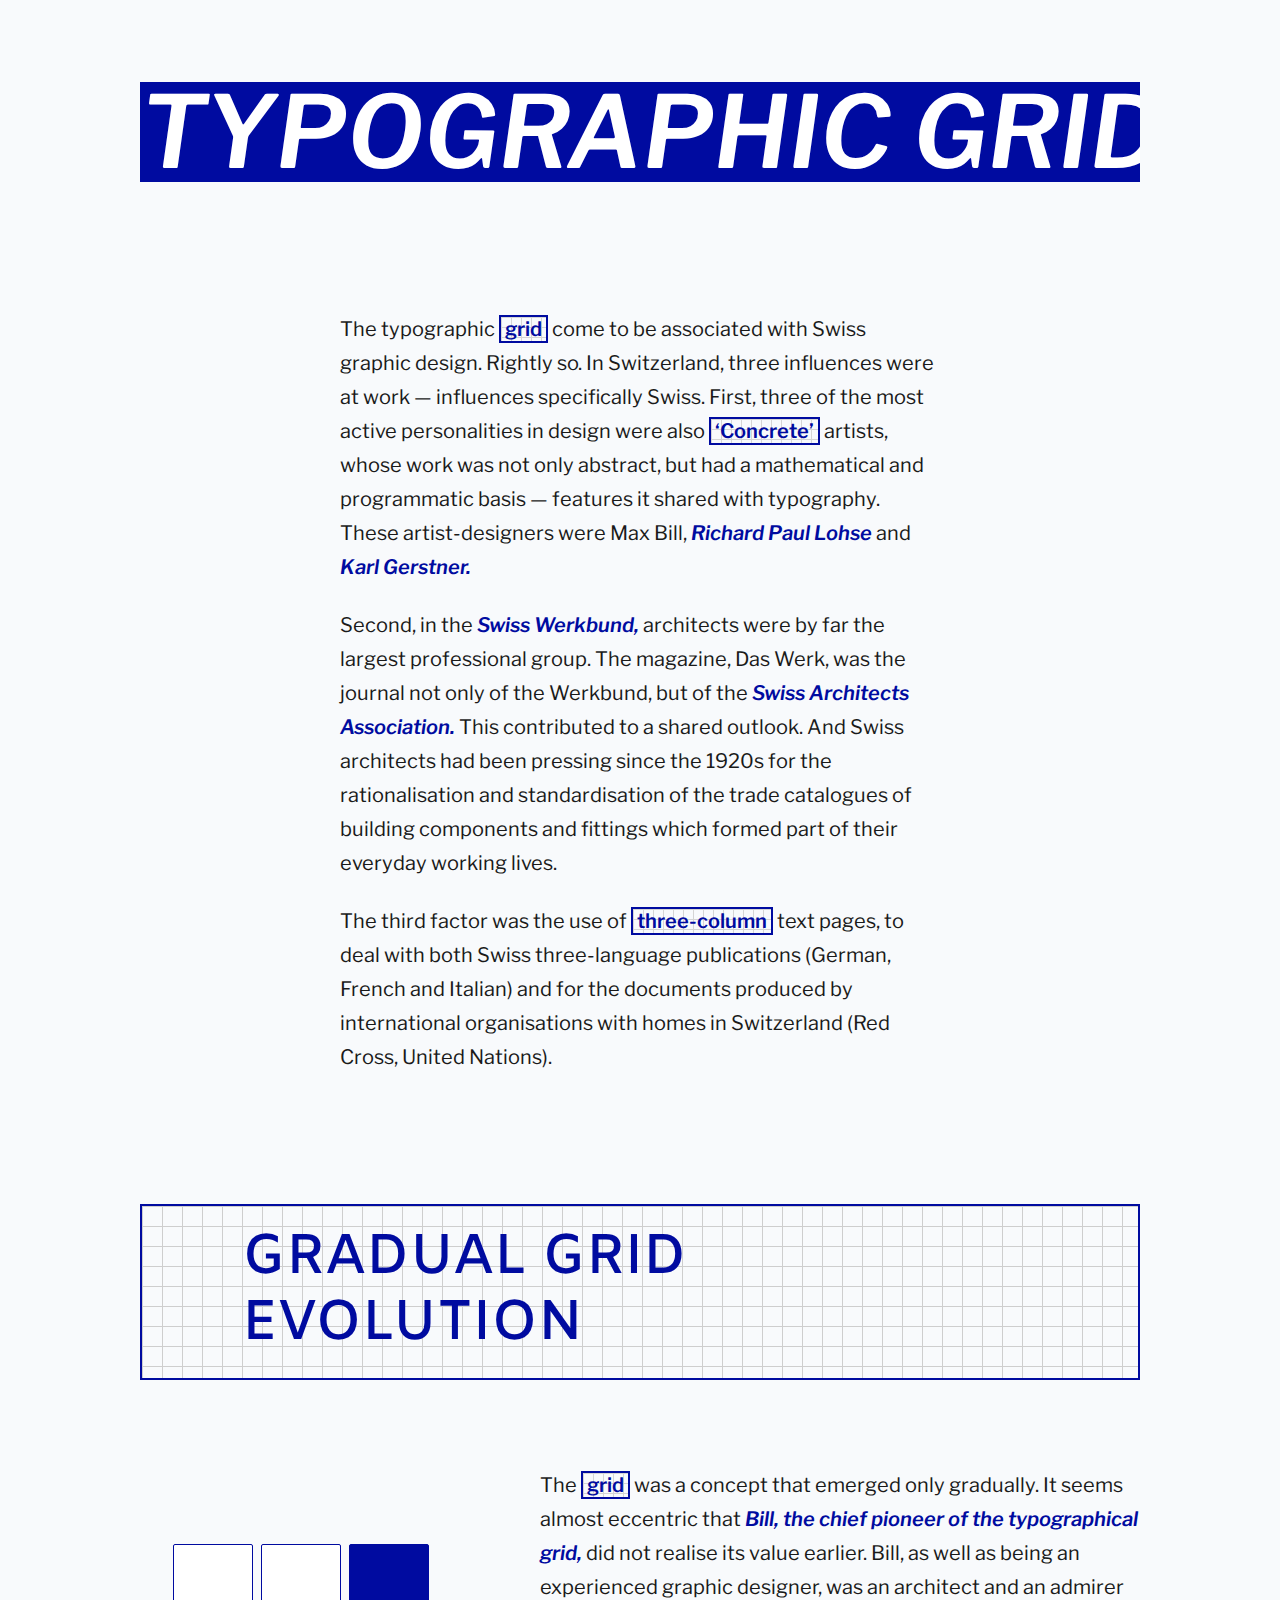
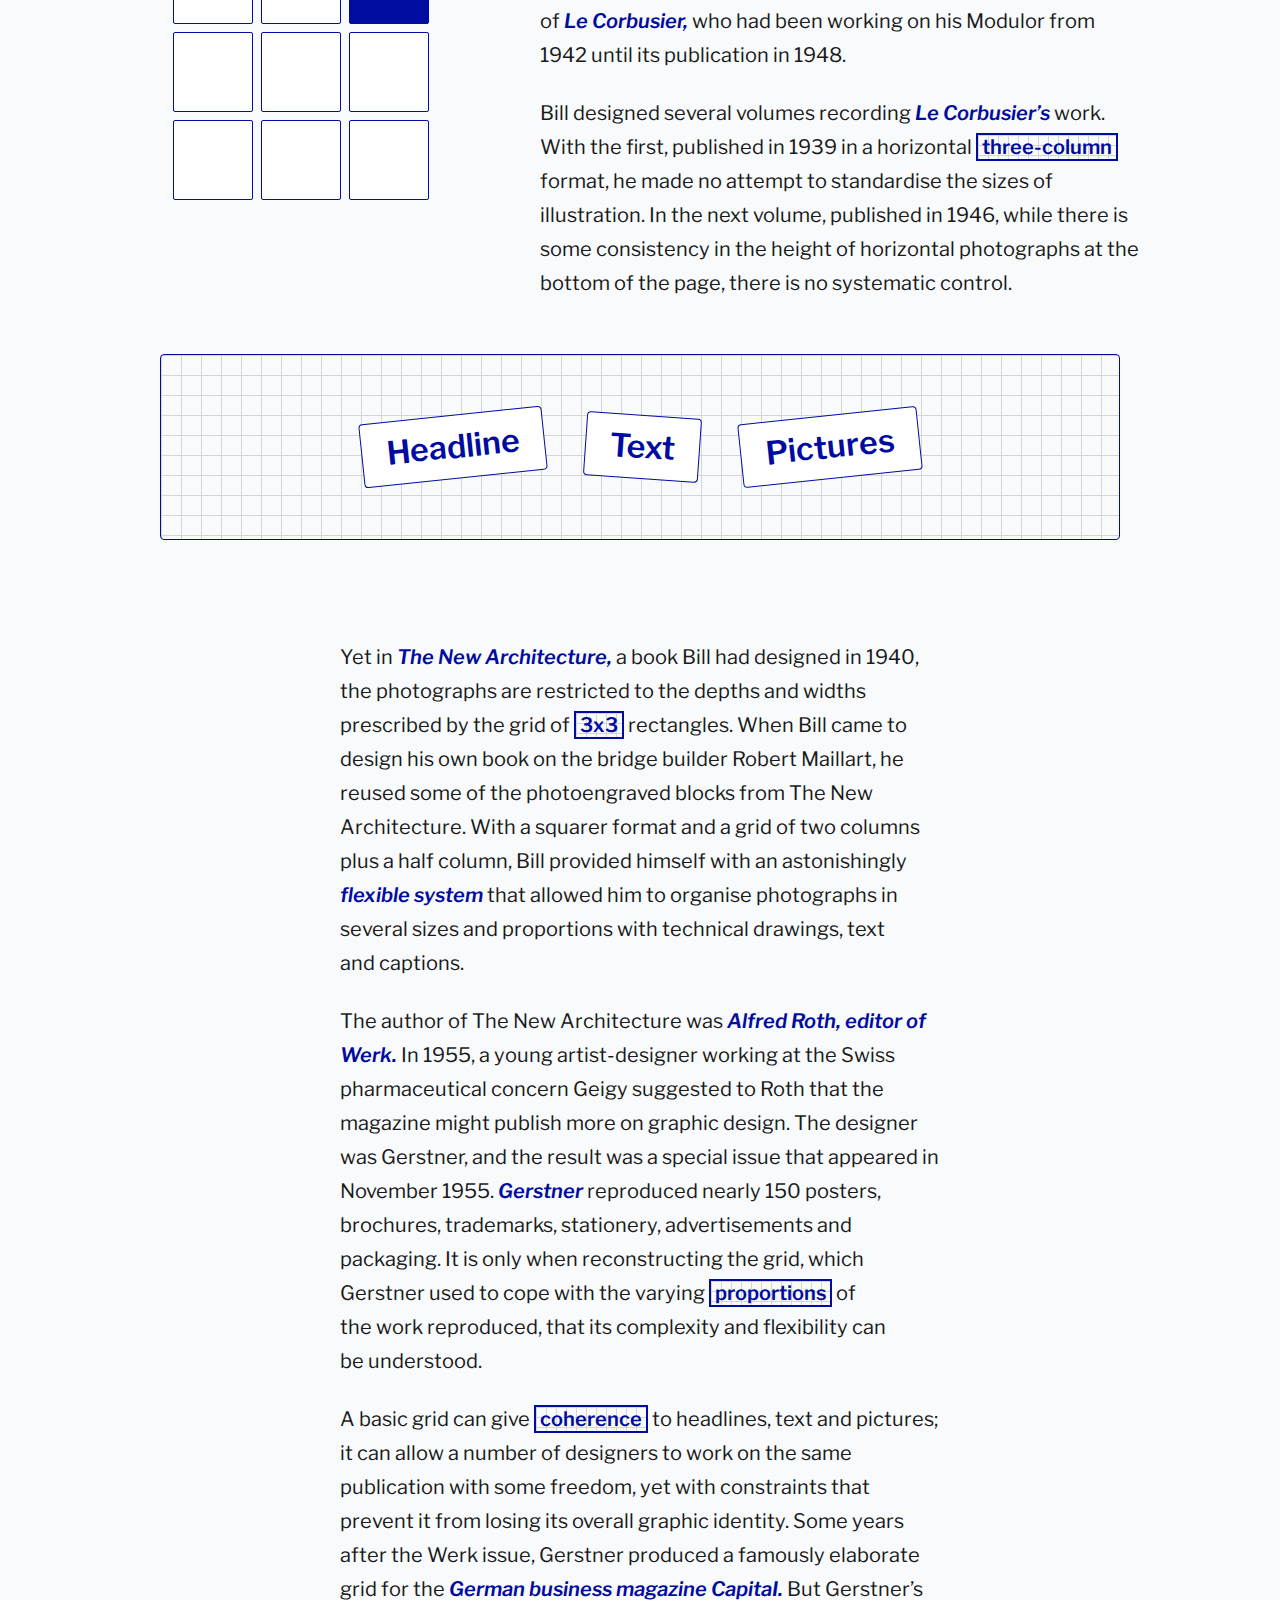
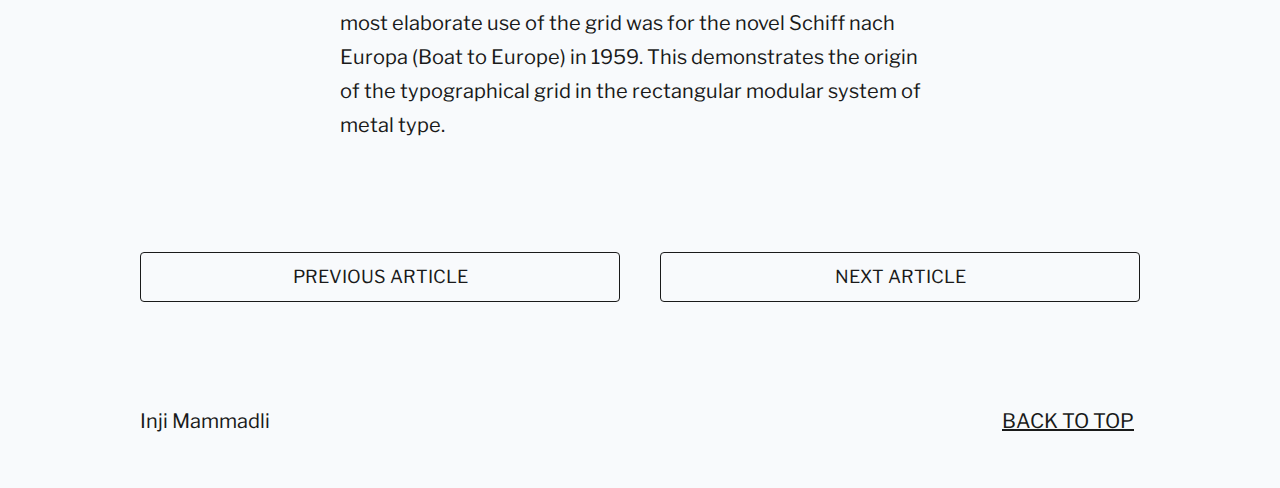
==== commit c0852a22: "edits after feedback -1" ====
--- a/article-1/index.html
+++ b/article-1/index.html
@@ -237,7 +237,7 @@
 
 		<section class="paragraph-center ">
 
-			<section class="    paragraph-section padding-20 ">
+			<section class="paragraph-section padding-20 ">
 
 				<p>
 					The typographic <span class="text-highlight">grid</span> come to be associated with Swiss graphic design. Rightly so. In Switzerland, three inﬂuences were at work — inﬂuences speciﬁcally Swiss. First, three of the most active personalities in design were also <span class="text-highlight">‘Concrete’</span> artists, whose work was not only abstract, but had a mathematical and programmatic basis — features it shared with typography. These artist-designers were Max Bill, <span class="background-highlight">Richard Paul Lohse</span> and <span class="background-highlight">Karl Gerstner.</span>
--- a/Assets/common.css
+++ b/Assets/common.css
@@ -64,7 +64,7 @@
 	justify-content: space-between;
 	align-items: center;
 	padding: 1rem;
-	color: var(--main-color-1);
+	color: var(--black);
 
 
 	&>:nth-child(1) {
@@ -83,6 +83,10 @@
 	top: 100%;
 	background-color: var(--bg-color-1);
 }
+
+body:has(nav input:checked) {
+	overflow: hidden;
+  }
 
 .additional-footer {
 	padding-inline: 20px;
@@ -158,7 +162,7 @@
 	width: 32px;
 	height: 32px;
 
-	background-color: var(--main-color-1);
+	background-color: var(--black);
 }
 
 
@@ -333,8 +337,8 @@
 	&:hover {
 
 		color: white;
-		border: solid 0px var(--main-color-1);
-		background-color: var(--main-color-1);
+		border: solid 0px var(--black);
+		background-color: var(--black);
 	}
 
 
@@ -419,6 +423,8 @@
 			text-decoration: underline;
 			font-size: 1.3rem;
 
+			padding-bottom: var(--height);
+
 			& li {
 				padding-block: 30px;
 			}
--- a/Assets/common-responsive.css
+++ b/Assets/common-responsive.css
@@ -61,7 +61,7 @@
 
 	:root {
 		font-size: 20px;
-		line-height: 38px;
+		line-height: 34px;
 	}
 
 	body {
@@ -88,7 +88,7 @@
 
 
 		margin-top: 30px;
-		margin-bottom: 110px;
+		margin-bottom: 10px;
 
 		&>section {
 
@@ -133,9 +133,12 @@
 		display: flex;
 		justify-content: space-between;
 		width: 100%;
-		gap: 50px;
-
-		margin-top: 150px;
+		gap: 80px;
+
+		margin-top: 170px;
+
+		font-size: 18px;
+		line-height: 28px;
 
 	}
 
@@ -188,7 +191,7 @@
 
 		padding: 0px;
 
-		margin-top: 130px;
+		margin-top: 150px;
 		margin-bottom: 62px;
 
 	}
@@ -259,10 +262,12 @@
 
 	.h2-landing-sm {
 
-		border-bottom: 2px solid var(--black);
-
-		font-size: 26px;
-		line-height: 38px;
+		padding-bottom: 18px;
+
+		font-size: 24px;
+		line-height: 33px;
+
+		margin-bottom: 56px;
 
 	}
 
@@ -331,15 +336,16 @@
 	}
 
 	.two-column-style {
-		gap: 70px;
-
+		gap: 100px;
+		font-size: 20px;
+		line-height: 30px;
 		margin-top: 170px;
 
 	}
 
 	.title-2 {
-		font-size: 70px;
-		line-height: 80px;
+		font-size: 60px;
+		line-height: 70px;
 		padding-block: 24px;
 
 	}
@@ -348,6 +354,7 @@
 	footer{
 		margin-top: 120px;
 	}
+	
 
 
 	/* paragraph width */
@@ -359,21 +366,5 @@
 	}
 
 
-
-	/* titles, text sizes */
-
-
-
-	.h2-landing-sm {
-
-		padding-bottom: 18px;
-
-		font-size: 32px;
-		line-height: 43px;
-
-		margin-bottom: 56px;
-
-	}
-
 	
 }--- a/article-1/style.css
+++ b/article-1/style.css
@@ -3,9 +3,6 @@
 	--title2-bg: #CECECE;
 	--highlight-sm: #000BA0;
 	--main-color-1: #000BA0;
-	--bg-color-1: #EEF5FF;
-
-	background-color: var(--bg-color-1);
 }
 
 
@@ -14,10 +11,7 @@
 	color: var(--main-color-1);
 }
 
-.h2-landing-sm {
-	color: var(--main-color-1);
-	border-color: var(--main-color-1);
-}
+
 
 .title-2 {
 	border-block: 2px solid var(--main-color-1);
